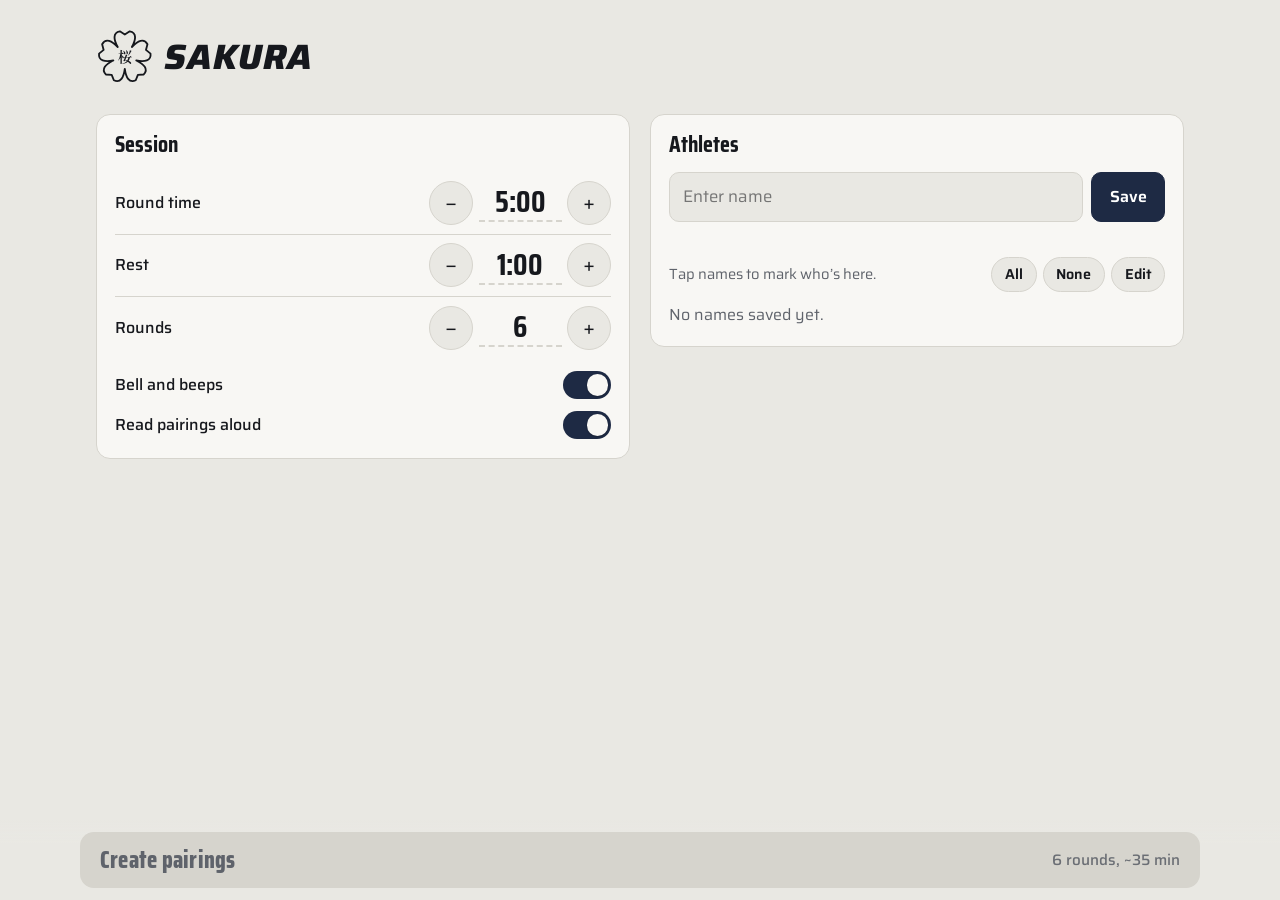
==== index.html @ c0a72a2a "Add files via upload" ====
<!DOCTYPE html>
<html lang="en">
<head>
<meta charset="utf-8">
<meta name="viewport" content="width=device-width, initial-scale=1, viewport-fit=cover">
<meta name="theme-color" content="#1E2A44">
<link rel="icon" type="image/png" sizes="32x32" href="icons/favicon-32.png">
<link rel="apple-touch-icon" href="icons/apple-touch-icon.png">
<link rel="manifest" href="manifest.webmanifest">
<meta name="apple-mobile-web-app-capable" content="yes">
<meta name="mobile-web-app-capable" content="yes">
<meta name="apple-mobile-web-app-title" content="Sakura">
<meta name="apple-mobile-web-app-status-bar-style" content="default">
<link rel="apple-touch-startup-image" media="(device-width: 430px) and (device-height: 932px) and (-webkit-device-pixel-ratio: 3) and (orientation: portrait)" href="splash/splash-1290x2796.png">
<link rel="apple-touch-startup-image" media="(device-width: 440px) and (device-height: 956px) and (-webkit-device-pixel-ratio: 3) and (orientation: portrait)" href="splash/splash-1320x2868.png">
<link rel="apple-touch-startup-image" media="(device-width: 402px) and (device-height: 874px) and (-webkit-device-pixel-ratio: 3) and (orientation: portrait)" href="splash/splash-1206x2622.png">
<link rel="apple-touch-startup-image" media="(device-width: 393px) and (device-height: 852px) and (-webkit-device-pixel-ratio: 3) and (orientation: portrait)" href="splash/splash-1179x2556.png">
<link rel="apple-touch-startup-image" media="(device-width: 390px) and (device-height: 844px) and (-webkit-device-pixel-ratio: 3) and (orientation: portrait)" href="splash/splash-1170x2532.png">
<link rel="apple-touch-startup-image" media="(device-width: 428px) and (device-height: 926px) and (-webkit-device-pixel-ratio: 3) and (orientation: portrait)" href="splash/splash-1284x2778.png">
<link rel="apple-touch-startup-image" media="(device-width: 375px) and (device-height: 812px) and (-webkit-device-pixel-ratio: 3) and (orientation: portrait)" href="splash/splash-1125x2436.png">
<link rel="apple-touch-startup-image" media="(device-width: 414px) and (device-height: 896px) and (-webkit-device-pixel-ratio: 2) and (orientation: portrait)" href="splash/splash-828x1792.png">
<link rel="apple-touch-startup-image" media="(device-width: 414px) and (device-height: 896px) and (-webkit-device-pixel-ratio: 3) and (orientation: portrait)" href="splash/splash-1242x2688.png">
<link rel="apple-touch-startup-image" media="(device-width: 375px) and (device-height: 667px) and (-webkit-device-pixel-ratio: 2) and (orientation: portrait)" href="splash/splash-750x1334.png">
<title>Sakura</title>
<link rel="stylesheet" href="fonts/fonts.css">
<style>
:root{
  --bg:#E9E8E3;--surface:#F8F7F4;--ink:#16181D;--muted:#5F636B;--line:#D6D4CD;
  --act:#1E2A44;--act-ink:#FFFFFF;--soft:#E1E4EB;--sakura:#C9879A;--warn:#B23A3A;
  --body:Saira,"Segoe UI",Roboto,Arial,sans-serif;
  --cond:"Saira Condensed","Arial Narrow","Roboto Condensed",Arial,sans-serif;
  --jp:"Noto Sans JP","Hiragino Sans","Yu Gothic",sans-serif;
  box-sizing:border-box;
  padding-top:env(safe-area-inset-top,0px);padding-bottom:env(safe-area-inset-bottom,0px);
}
@media (prefers-color-scheme:dark){
  :root:not([data-theme="light"]){--bg:#111317;--surface:#1A1D23;--ink:#ECEBE6;--muted:#9A9EA6;--line:#2A2E36;--act:#ECEBE6;--act-ink:#111317;--soft:#252A35;--sakura:#D99AAB;--warn:#E07A7A}
}
:root[data-theme="dark"]{--bg:#111317;--surface:#1A1D23;--ink:#ECEBE6;--muted:#9A9EA6;--line:#2A2E36;--act:#ECEBE6;--act-ink:#111317;--soft:#252A35;--sakura:#D99AAB;--warn:#E07A7A}
*,*::before,*::after{box-sizing:inherit}
html{scroll-padding-top:env(safe-area-inset-top,0px)}
body{margin:0;background:var(--bg);color:var(--ink);font-family:var(--body);font-size:1rem;line-height:1.5;-webkit-tap-highlight-color:transparent}
button{font:inherit;cursor:pointer;color:inherit}
:focus-visible{outline:3px solid var(--act);outline-offset:2px}

/* ---------- Einstellungsseite ---------- */
main{max-width:70rem;margin:0 auto;padding:1.25rem 1rem 8rem}
.brand{display:flex;align-items:center;gap:.65rem;margin:.5rem 0 1.75rem}
.brand svg{width:3.6rem;height:3.6rem;flex:none;color:var(--ink)}
.brand h1{margin:0;font-family:var(--body);font-style:italic;font-weight:800;font-size:2.2rem;line-height:1;letter-spacing:.03em}
.brand p{margin:.15rem 0 0;color:var(--muted);font-size:.95rem}
.layout{display:grid;gap:1.25rem;grid-template-columns:minmax(0,1fr)}
@media (min-width:56rem){.layout{grid-template-columns:minmax(0,1fr) minmax(0,1fr);align-items:start}}
.col{display:grid;gap:1.25rem;grid-template-columns:minmax(0,1fr)}
.card{background:var(--surface);border:1px solid var(--line);border-radius:14px;padding:1.1rem 1.1rem 1.2rem}
.card h2{margin:0 0 .9rem;font-family:var(--cond);font-weight:700;font-size:1.45rem;line-height:1.1;display:flex;align-items:baseline;justify-content:space-between;gap:1rem}
.card h2 small{font-family:var(--body);font-weight:500;font-size:.95rem;color:var(--muted)}

.step{display:flex;align-items:center;justify-content:space-between;gap:.75rem;padding:.55rem 0;border-bottom:1px solid var(--line)}
.step:last-of-type{border-bottom:0}
.step .lbl{font-weight:500}
.ctrl{display:flex;align-items:center;gap:.35rem}
.ctrl button{width:2.75rem;height:2.75rem;border-radius:50%;border:1px solid var(--line);background:var(--bg);font-size:1.4rem;line-height:1;display:grid;place-items:center}
.ctrl button:active{background:var(--soft)}
.ctrl .val{width:5.2rem;text-align:center;font-family:var(--cond);font-weight:700;font-size:1.9rem;font-variant-numeric:tabular-nums;line-height:1.1;
  color:var(--ink);background:transparent;border:0;border-bottom:2px dashed var(--line);border-radius:0;padding:.1rem 0;cursor:text}
.ctrl .val:hover{border-bottom-color:var(--muted)}
.ctrl .val:focus{outline:none;border-bottom:2px solid var(--act);background:var(--bg)}
.switch{display:flex;align-items:center;justify-content:space-between;gap:.75rem;padding-top:.75rem;font-weight:500}
.switch input{appearance:none;width:3rem;height:1.75rem;border-radius:999px;background:var(--line);position:relative;cursor:pointer;transition:background .2s;margin:0}
.switch input::after{content:"";position:absolute;top:.2rem;left:.2rem;width:1.35rem;height:1.35rem;border-radius:50%;background:var(--surface);box-shadow:0 1px 2px rgba(0,0,0,.25);transition:transform .2s}
.switch input:checked{background:var(--act)}
.switch input:checked::after{transform:translateX(1.25rem)}

.entry{display:flex;gap:.5rem}
.entry input{flex:1;min-width:0;font:inherit;font-size:1.05rem;color:var(--ink);background:var(--bg);border:1px solid var(--line);border-radius:10px;padding:.7rem .85rem}
.entry input:focus{border-color:var(--act);outline:none;box-shadow:0 0 0 3px var(--soft)}
.btn{border:0;border-radius:10px;padding:.7rem 1.1rem;font-weight:600;background:var(--bg);border:1px solid var(--line)}
.btn.primary{background:var(--act);border-color:var(--act);color:var(--act-ink)}
.msg{min-height:1.3em;margin:.4rem 0 .6rem;font-size:.92rem;color:var(--warn)}
.msg.ok{color:var(--ink)}
.rtools{display:flex;flex-wrap:wrap;align-items:center;justify-content:space-between;gap:.5rem;margin:0 0 .7rem}
.rhint{color:var(--muted);font-size:.92rem}
.rbtns{display:flex;gap:.35rem}
.mini{border:1px solid var(--line);background:var(--bg);border-radius:999px;padding:.35rem .8rem;font-weight:600;font-size:.9rem;min-height:2.2rem}
.mini[aria-pressed="true"]{background:var(--ink);color:var(--bg);border-color:var(--ink)}
.chips{list-style:none;margin:0;padding:0;display:flex;flex-wrap:wrap;gap:.45rem}
.chips li{display:flex}
.chip{display:flex;align-items:center;gap:.35rem;min-height:2.6rem;padding:0 .9rem;border-radius:999px;font-weight:500;
  border:1.5px dashed var(--line);background:transparent;color:var(--muted)}
.chip svg{width:1rem;height:1rem;flex:none}
.chip[aria-pressed="true"]{border:1.5px solid var(--act);background:var(--act);color:var(--act-ink)}
.chip.editing{border-style:solid;background:var(--bg);color:var(--ink);padding-right:.3rem}
.chip .x{display:grid;place-items:center;width:1.9rem;height:1.9rem;border-radius:50%;color:var(--warn);font-size:1.2rem;line-height:1}
.chips .none{color:var(--muted)}
.hint{margin:.9rem 0 0;font-size:.92rem;color:var(--muted)}
.hint.warn{color:var(--warn)}

.pv-head{display:flex;align-items:center;gap:.6rem;margin:.25rem 0 .4rem}
.pv-head h2{margin:0;flex:1;font-family:var(--cond);font-weight:800;font-size:2rem;line-height:1}
.rbtn{width:2.75rem;height:2.75rem;border-radius:50%;border:1px solid var(--line);background:var(--surface);display:grid;place-items:center;flex:none}
.rbtn svg{width:1.25rem;height:1.25rem}
.pill{height:2.75rem;padding:0 .95rem;border-radius:999px;border:1px solid var(--line);background:var(--surface);font-weight:600;display:flex;align-items:center;gap:.45rem}
.pill svg{width:1.1rem;height:1.1rem}
.pv-sum{margin:0 0 1rem;color:var(--muted)}
.pv-sum.warn{color:var(--warn)}
.rounds{display:grid;gap:.7rem;grid-template-columns:repeat(auto-fill,minmax(16rem,1fr))}
.round{background:var(--surface);border:1px solid var(--line);border-radius:12px;padding:.75rem 1rem}
.round h3{margin:0 0 .25rem;font-family:var(--cond);font-weight:800;font-size:1.25rem;color:var(--ink)}
.pair{display:grid;grid-template-columns:minmax(0,1fr) auto minmax(0,1fr);gap:.5rem;align-items:center;padding:.3rem 0;font-weight:500}
.pair span:last-child{text-align:right}
.pair .vs{font-size:.75rem;color:var(--muted);font-weight:500}
.pair.repeat{color:var(--warn)}
.bye{margin-top:.35rem;text-align:center;font-size:.82rem;color:var(--muted)}
.empty{color:var(--muted);margin:0}

.dock{position:fixed;left:0;right:0;bottom:0;padding:.75rem 1rem calc(env(safe-area-inset-bottom,0px) + .75rem);
  background:linear-gradient(to top,var(--bg) 70%,transparent)}
.dock button{display:flex;width:100%;max-width:70rem;margin:0 auto;justify-content:space-between;align-items:center;gap:1rem;
  border:0;border-radius:14px;padding:1rem 1.25rem;background:var(--act);color:var(--act-ink);text-align:left}
.dock button:disabled{background:var(--line);color:var(--muted);cursor:not-allowed}
.dock strong{font-family:var(--cond);font-weight:800;font-size:1.5rem;line-height:1;letter-spacing:.01em;white-space:nowrap}
.dock span{font-weight:500;font-size:.95rem;opacity:.9;text-align:right}

/* ---------- Timer ---------- */
#timer{position:fixed;inset:0;display:none;flex-direction:column;z-index:5;
  --bgc:#8EE08A;--fg:#0F2E17;--chip:rgba(0,0,0,.08);--chipb:rgba(0,0,0,.2);
  background:var(--bgc);color:var(--fg);transition:background-color .35s;
  padding:calc(env(safe-area-inset-top,0px) + .9rem) 1rem calc(env(safe-area-inset-bottom,0px) + 1.1rem)}
#timer.on{display:flex}
#timer.prep{--bgc:#1E2A44;--fg:#FFFFFF;--chip:rgba(255,255,255,.12);--chipb:rgba(255,255,255,.35)}
#timer.pause{--bgc:#D7352B;--fg:#FFFFFF;--chip:rgba(255,255,255,.16);--chipb:rgba(255,255,255,.45)}
#timer.final{--bgc:#F4C430;--fg:#2A2205}
#timer.done{--bgc:#1B1D24;--fg:#FFFFFF;--chip:rgba(255,255,255,.12);--chipb:rgba(255,255,255,.35)}
.tbar{display:flex;justify-content:space-between;align-items:center;gap:1rem}
.tbtns{display:flex;gap:.5rem}
.tpair .gone{text-decoration:line-through;opacity:.5}
.tpair.jump{background:transparent;border:2px dashed var(--fg)}
.tpair span.tag{grid-column:1/-1;text-align:center;font-family:var(--body);font-size:max(.8rem,.42em);font-weight:600;opacity:.8;text-align:center;margin-top:-.1em}
.sheet{position:absolute;inset:0;z-index:8;display:flex;flex-direction:column;justify-content:flex-end}
.sheet[hidden]{display:none}
.sheet-bg{position:absolute;inset:0;background:rgba(0,0,0,.45)}
.sheet-panel{position:relative;background:var(--surface);color:var(--ink);border-radius:18px 18px 0 0;max-height:82%;overflow:auto;
  padding:1.1rem 1rem calc(env(safe-area-inset-bottom,0px) + 1.2rem);width:100%;max-width:44rem;margin:0 auto;font-family:var(--body)}
.sheet-head{display:flex;justify-content:space-between;align-items:center;gap:1rem}
.sheet-head h2{margin:0;font-family:var(--cond);font-weight:800;font-size:1.6rem;display:flex;align-items:baseline;gap:.6rem}
.sheet-head small{font-family:var(--body);font-weight:500;font-size:.95rem;color:var(--muted)}
.sheet-note{margin:.35rem 0 .9rem;color:var(--muted);font-size:.92rem}
.tphase{font-family:var(--cond);font-weight:800;font-size:clamp(1.6rem,5vw,3.2rem);line-height:1;letter-spacing:.01em}
.tphase small{font-weight:600;opacity:.7}
.jp{font-family:var(--jp);font-weight:700;font-size:.8em;opacity:.6;margin-right:.45em}
.ibtn{width:3rem;height:3rem;border-radius:50%;border:1px solid var(--chipb);background:var(--chip);color:inherit;display:grid;place-items:center;flex:none}
.ibtn svg{width:1.35rem;height:1.35rem}
.ibtn:disabled{opacity:.35;cursor:default}
.clock{font-family:var(--cond);font-weight:800;font-variant-numeric:tabular-nums;letter-spacing:-.02em;
  font-size:calc(clamp(7.5rem,min(36vw,46vh),28rem) * var(--cs,1));line-height:.86;text-align:center;margin:.4rem 0 .5rem}
/* Platzstufen: Uhr (data-c) nur in Countdown und Pause kleiner, Paare (data-p) kompakter und mehrspaltig */
#timer[data-c="1"]{--cs:.72}#timer[data-c="2"]{--cs:.52}#timer[data-c="3"]{--cs:.38}
#timer[data-p="1"]{--pf:.82}#timer[data-p="2"]{--pf:.66}#timer[data-p="3"]{--pf:.52}
.tsub{text-align:center;font-family:var(--cond);font-weight:700;font-size:clamp(1.3rem,4vw,2.3rem);min-height:1.2em;margin-bottom:.7rem;opacity:.9}
.tpairs{flex:1;min-height:0;overflow:auto;display:flex;flex-direction:column}
/* Spaltenbreite in em: wächst und schrumpft mit der Schrift, damit Namen nie in die Nachbarspalte laufen */
.tpin{margin:auto 0;display:grid;grid-template-columns:repeat(auto-fit,minmax(min(10.5em,100%),1fr));gap:.3em;padding:2px 0;width:100%;
  font-family:var(--cond);font-weight:700;font-size:calc(clamp(1.45rem,3.8vw,2.4rem) * var(--pf,1));line-height:1.1}
.tpair{min-width:0;display:grid;grid-template-columns:minmax(0,1fr) auto minmax(0,1fr);align-items:center;gap:.4em;padding:.3em .55em;border-radius:12px;
  background:var(--chip)}
.tpair span{min-width:0;overflow-wrap:anywhere}
.tpair span:last-child{text-align:right}
.tpair .vs{font-size:.5em;font-weight:600;opacity:.65}
.tbye{grid-column:1/-1;text-align:center;font-family:var(--body);font-weight:600;font-size:max(.95rem,.62em);opacity:.9}
.tctrl{display:flex;justify-content:center;align-items:center;gap:1rem;margin-top:1rem}
.tctrl .ibtn{width:3.6rem;height:3.6rem;position:relative;overflow:hidden;touch-action:none;-webkit-user-select:none;user-select:none;-webkit-touch-callout:none}
.tctrl .ibtn svg{position:relative}
.tctrl .ibtn::before{content:"";position:absolute;inset:0;border-radius:50%;background:var(--fg);opacity:.28;transform:scale(0)}
.tctrl .ibtn.holding::before{transform:scale(1);transition:transform .6s linear}
.thint{position:absolute;left:50%;bottom:calc(env(safe-area-inset-bottom,0px) + 6.4rem);transform:translateX(-50%);background:var(--fg);color:var(--bgc);
  padding:.45rem .9rem;border-radius:999px;font-weight:600;font-size:.95rem;white-space:nowrap;opacity:0;pointer-events:none;transition:opacity .2s}
.thint.show{opacity:1}
.tmain{min-width:11rem;height:3.6rem;border-radius:999px;border:0;background:var(--fg);color:var(--bgc);font-family:var(--cond);font-weight:800;font-size:1.45rem;letter-spacing:.02em;padding:0 1.6rem}
.progress{height:6px;border-radius:999px;background:var(--chip);margin-top:1rem;overflow:hidden}
.progress i{display:block;height:100%;width:0;background:var(--fg);opacity:.75}
#flash{position:fixed;inset:0;background:#fff;opacity:0;pointer-events:none;z-index:10}
#flash.go1{animation:flash .7s ease-out 1}
#flash.go2{animation:flash .55s ease-out 2}
@keyframes flash{0%{opacity:.9}100%{opacity:0}}
@media (prefers-reduced-motion:reduce){#timer,.switch input,.switch input::after{transition:none}@keyframes flash{0%{opacity:.55}100%{opacity:0}}}
</style>
</head>
<body>
<main>
<div id="setupView">
  <header class="brand">
    <svg class="logo" viewBox="-110 -110 220 220" aria-hidden="true">
      <path d="M-27.0 -37.2C-42.5 -65.4 -46.8 -91.8 -18.9 -97.2L0.0 -85.0L18.9 -97.2C46.8 -91.8 42.5 -65.4 27.0 -37.2C49.1 -60.6 72.8 -72.8 86.6 -48.0L80.8 -26.3L98.3 -12.1C101.7 16.1 75.3 20.2 43.7 14.2C72.8 28.0 91.8 46.8 72.4 67.5L50.0 68.8L41.8 89.7C16.1 101.7 4.1 77.9 0.0 46.0C-4.1 77.9 -16.1 101.7 -41.8 89.7L-50.0 68.8L-72.4 67.5C-91.8 46.8 -72.8 28.0 -43.7 14.2C-75.3 20.2 -101.7 16.1 -98.3 -12.1L-80.8 -26.3L-86.6 -48.0C-72.8 -72.8 -49.1 -60.6 -27.0 -37.2Z" fill="none" stroke="currentColor" stroke-width="7" stroke-linejoin="round"/>
      <text x="0" y="19" text-anchor="middle" font-family="Noto Serif JP, Hiragino Mincho ProN, Yu Mincho, serif" font-weight="600" font-size="54" fill="currentColor">桜</text>
    </svg>
    <h1>SAKURA</h1>
  </header>

  <div class="layout">
      <section class="card" aria-labelledby="h-set">
        <h2 id="h-set">Session</h2>
        <div class="step"><span class="lbl" id="l-round">Round time</span>
          <div class="ctrl" role="group" aria-labelledby="l-round"><button data-k="round" data-d="-1" aria-label="Shorter rounds">−</button><input class="val" id="o-round" inputmode="decimal" autocomplete="off" enterkeyhint="done" aria-labelledby="l-round"><button data-k="round" data-d="1" aria-label="Longer rounds">+</button></div></div>
        <div class="step"><span class="lbl" id="l-pause">Rest</span>
          <div class="ctrl" role="group" aria-labelledby="l-pause"><button data-k="pause" data-d="-1" aria-label="Shorter rest">−</button><input class="val" id="o-pause" inputmode="decimal" autocomplete="off" enterkeyhint="done" aria-labelledby="l-pause"><button data-k="pause" data-d="1" aria-label="Longer rest">+</button></div></div>
        <div class="step"><span class="lbl" id="l-rounds">Rounds</span>
          <div class="ctrl" role="group" aria-labelledby="l-rounds"><button data-k="rounds" data-d="-1" aria-label="One round fewer">−</button><input class="val" id="o-rounds" inputmode="numeric" autocomplete="off" enterkeyhint="done" aria-labelledby="l-rounds"><button data-k="rounds" data-d="1" aria-label="One round more">+</button></div></div>
        <label class="switch">Bell and beeps <input type="checkbox" id="sound" checked></label>
        <label class="switch" id="speakRow">Read pairings aloud <input type="checkbox" id="speak" checked></label>
      </section>

      <section class="card" aria-labelledby="h-ppl">
        <h2 id="h-ppl">Athletes <small id="count"></small></h2>
        <div class="entry">
          <input id="nameIn" type="text" placeholder="Enter name" autocomplete="off" enterkeyhint="done" aria-label="Enter name">
          <button class="btn primary" id="saveName">Save</button>
        </div>
        <p class="msg" id="msg" aria-live="polite"></p>
        <div class="rtools" id="rtools" hidden>
          <span class="rhint" id="rhint">Tap names to mark who’s here.</span>
          <div class="rbtns"><button class="mini" id="allHere">All</button><button class="mini" id="noneHere">None</button><button class="mini" id="editRoster" aria-pressed="false">Edit</button></div>
        </div>
        <ul class="chips" id="chips" aria-label="Athlete list"></ul>
        <div id="info"></div>
      </section>
  </div>
</div>

<section id="pairView" hidden aria-labelledby="h-pairs">
  <div class="pv-head">
    <button class="rbtn" id="pvBack" aria-label="Back to athletes"><svg viewBox="0 0 24 24" fill="none" stroke="currentColor" stroke-width="2.4" stroke-linecap="round" stroke-linejoin="round" aria-hidden="true"><path d="M15 5l-7 7 7 7"/></svg></button>
    <h2 id="h-pairs">Pairings</h2>
    <button class="pill" id="shuffle"><svg viewBox="0 0 24 24" fill="none" stroke="currentColor" stroke-width="2" stroke-linecap="round" stroke-linejoin="round" aria-hidden="true"><path d="M16 3h5v5M4 20L21 3M21 16v5h-5M15 15l6 6M4 4l5 5"/></svg>Reshuffle</button>
  </div>
  <p class="pv-sum" id="pvSum"></p>
  <div id="planBody"></div>
</section>
</main>

<div class="dock"><button id="start" disabled><strong id="dockLabel">Create pairings</strong><span id="total"></span></button></div>

<div id="flash" aria-hidden="true"></div>
<div id="timer" role="dialog" aria-modal="true" aria-label="Timer">
  <div class="tbar">
    <div class="tphase" id="tPhase"></div>
    <div class="tbtns">
      <button class="ibtn" id="tPeople" aria-label="Who’s here"><svg viewBox="0 0 24 24" fill="none" stroke="currentColor" stroke-width="2.2" stroke-linecap="round" stroke-linejoin="round" aria-hidden="true"><circle cx="9" cy="8" r="3.2"/><path d="M3.5 19c.6-3.2 2.9-5 5.5-5s4.9 1.8 5.5 5"/><path d="M19 8v6M16 11h6"/></svg></button>
      <button class="ibtn" id="tClose" aria-label="Back to plan"><svg viewBox="0 0 24 24" fill="none" stroke="currentColor" stroke-width="2.5" stroke-linecap="round"><path d="M6 6l12 12M18 6L6 18"/></svg></button>
    </div>
  </div>
  <div class="clock" id="tClock">0:10</div>
  <div class="tsub" id="tSub"></div>
  <div class="tpairs" id="tPairs"></div>
  <div class="thint" id="tHint" aria-live="polite"></div>
  <div class="sheet" id="sheet" hidden>
    <div class="sheet-bg" id="sheetBg"></div>
    <div class="sheet-panel" role="dialog" aria-modal="true" aria-labelledby="h-sheet">
      <div class="sheet-head"><h2 id="h-sheet">Who’s here <small id="sCount"></small></h2><button class="btn primary" id="sDone">Done</button></div>
      <p class="sheet-note">Changes apply from the next round. The timer keeps running.</p>
      <div class="entry"><input id="sNameIn" type="text" placeholder="Add a late arrival" autocomplete="off" enterkeyhint="done" aria-label="Add a late arrival"><button class="btn primary" id="sSave">Save</button></div>
      <p class="msg" id="sMsg" aria-live="polite"></p>
      <ul class="chips" id="sChips" aria-label="Athlete list"></ul>
    </div>
  </div>
  <div class="tctrl">
    <button class="ibtn" id="tPrev" aria-label="Previous phase"><svg viewBox="0 0 24 24" fill="currentColor"><path d="M6 5h2v14H6zM20 5v14L9 12z"/></svg></button>
    <button class="tmain" id="tToggle">Pause</button>
    <button class="ibtn" id="tNext" aria-label="Next phase"><svg viewBox="0 0 24 24" fill="currentColor"><path d="M16 5h2v14h-2zM4 5v14l11-7z"/></svg></button>
  </div>
  <div class="progress" aria-hidden="true"><i id="tProg"></i></div>
</div>

<script>
(function(){
const $=s=>document.querySelector(s);
const el={sound:$('#sound'),nameIn:$('#nameIn'),saveName:$('#saveName'),msg:$('#msg'),chips:$('#chips'),count:$('#count'),info:$('#info'),
  planBody:$('#planBody'),shuffle:$('#shuffle'),start:$('#start'),total:$('#total'),dockLabel:$('#dockLabel'),pvSum:$('#pvSum'),pvBack:$('#pvBack'),setupView:$('#setupView'),pairView:$('#pairView'),
  timer:$('#timer'),tPhase:$('#tPhase'),tClock:$('#tClock'),tSub:$('#tSub'),tPairs:$('#tPairs'),tToggle:$('#tToggle'),tPrev:$('#tPrev'),tNext:$('#tNext'),tClose:$('#tClose'),tProg:$('#tProg')};
const esc=s=>String(s).replace(/[&<>"]/g,c=>({'&':'&amp;','<':'&lt;','>':'&gt;','"':'&quot;'}[c]));
const fmt=sec=>Math.floor(sec/60)+':'+String(sec%60).padStart(2,'0');

/* ---------- Einstellungen + Speichern ---------- */
const LIMITS={round:{step:30,min:30,max:1800},pause:{step:15,min:0,max:600},rounds:{step:1,min:1,max:40}};
const cfg={round:300,pause:60,rounds:6,sound:true,speak:true};
let roster=[];   // alle Mitglieder: {n: Name, here: anwesend?}
let people=[];   // nur die Anwesenden – daraus entstehen die Paarungen
const syncPeople=()=>{people=roster.filter(r=>r.here).map(r=>r.n)};
const KEY='sakura-v1';
const coll=new Intl.Collator('en',{sensitivity:'base'});
let view='setup';
function save(){try{localStorage.setItem(KEY,JSON.stringify({...cfg,roster}))}catch(e){}}
(function load(){
  try{
    const d=JSON.parse(localStorage.getItem(KEY)||'null');
    if(d){['round','pause','rounds'].forEach(k=>{if(Number.isFinite(d[k]))cfg[k]=d[k]});cfg.sound=d.sound!==false;cfg.speak=d.speak!==false;
      if(Array.isArray(d.roster))roster=d.roster.filter(r=>r&&r.n).map(r=>({n:String(r.n),here:r.here!==false}));
      else if(Array.isArray(d.people))roster=d.people.map(n=>({n:String(n),here:true}));   // Übernahme der alten Liste
      return}
    const o=JSON.parse(localStorage.getItem('mattenzeit-v1')||'null');   // Übernahme aus der Vorversion
    if(o){cfg.round=(+o.rMin||0)*60+(+o.rSec||0)||300;cfg.pause=(+o.pMin||0)*60+(+o.pSec||0);cfg.rounds=+o.rounds||6;cfg.sound=o.sound!==false;
      roster=(Array.isArray(o.names)?o.names:String(o.names||'').split('\n')).map(s=>String(s).trim()).filter(Boolean).map(n=>({n,here:true}))}
  }catch(e){}
})();
el.sound.checked=cfg.sound;

function renderSettings(){
  const show={round:fmt(cfg.round),pause:cfg.pause?fmt(cfg.pause):'none',rounds:String(cfg.rounds)};
  for(const k in show){const i=$('#o-'+k);if(document.activeElement!==i)i.value=show[k]}
  document.querySelectorAll('.ctrl button').forEach(b=>{const L=LIMITS[b.dataset.k],v=cfg[b.dataset.k];b.disabled=b.dataset.d<0?v<=L.min:v>=L.max});
  const total=10+cfg.rounds*cfg.round+(cfg.rounds-1)*cfg.pause;
  const mins=Math.max(1,Math.round(total/60));
  el.total.textContent=view==='pairs'?`~${mins} min`:`${cfg.rounds} ${cfg.rounds===1?'round':'rounds'}, ~${mins} min`;
}
document.querySelectorAll('.ctrl button').forEach(b=>b.addEventListener('click',()=>{
  const k=b.dataset.k,L=LIMITS[k];cfg[k]=Math.min(L.max,Math.max(L.min,cfg[k]+L.step*(+b.dataset.d)));
  save();renderSettings();if(k==='rounds')rebuild();else updateInfo();
}));
el.sound.addEventListener('change',()=>{cfg.sound=el.sound.checked;save()});
const TTS='speechSynthesis' in window&&'SpeechSynthesisUtterance' in window;
$('#speak').checked=cfg.speak;$('#speakRow').hidden=!TTS;   // Gerät ohne Sprachausgabe: Schalter ausblenden
$('#speak').addEventListener('change',()=>{cfg.speak=$('#speak').checked;save();if(!cfg.speak)hush()});

/* Werte antippen und eintippen.
   Zeit: "4:30" = 4 min 30 s. Ohne Doppelpunkt: bis 10 = Minuten, ab 11 = Sekunden
   ("5" = 5:00, "45" = 0:45, "90" = 1:30). Ungültiges wird verworfen. */
function parseTime(str){
  str=str.trim().toLowerCase();
  if(/^(none|off|-)$/.test(str))return 0;
  const m=str.match(/^(\d{1,3})\s*[:.,]\s*(\d{1,2})$/);
  if(m)return (+m[1])*60+(+m[2]);
  if(/^\d{1,4}$/.test(str)){const n=+str;return n<=10?n*60:n}
  return null;
}
function commitVal(k,inp){
  const t=inp.value.trim(),L=LIMITS[k];
  const v=k==='rounds'?(/^\d{1,3}$/.test(t)?+t:null):parseTime(t);
  if(v!==null){cfg[k]=Math.min(L.max,Math.max(L.min,v));save()}
  renderSettings();if(k==='rounds')rebuild();else updateInfo();
}
['round','pause','rounds'].forEach(k=>{
  const inp=$('#o-'+k);
  inp.addEventListener('focus',()=>{if(k==='pause'&&!cfg.pause)inp.value='';inp.select()});
  inp.addEventListener('blur',()=>commitVal(k,inp));
  inp.addEventListener('keydown',e=>{
    if(e.key==='Enter'){e.preventDefault();inp.blur()}
    else if(e.key==='Escape'){inp.value='';inp.blur()}
  });
});

/* ---------- Teilnehmer: feste Liste + Anwesenheit ----------
   Alle Mitglieder bleiben gespeichert. Vor dem Training tippt man nur an, wer da ist.
   Löschen geht nur im Bearbeiten-Modus. Warum: damit beim schnellen Antippen niemand aus Versehen verschwindet. */
let editing=false;
const CHECK='<svg viewBox="0 0 24 24" fill="none" stroke="currentColor" stroke-width="3" stroke-linecap="round" stroke-linejoin="round" aria-hidden="true"><path d="M5 12.5l4.5 4.5L19 7.5"/></svg>';
function renderPeople(){
  syncPeople();
  el.chips.innerHTML='';
  const total=roster.length,here=people.length;
  el.count.textContent=total?`${here} of ${total} here`:'';
  $('#rtools').hidden=!total;
  $('#rhint').textContent=editing?'Tap × to delete a name for good.':'Tap names to mark who’s here.';
  const eb=$('#editRoster');eb.setAttribute('aria-pressed',String(editing));eb.textContent=editing?'Done':'Edit';
  $('#allHere').disabled=$('#noneHere').disabled=editing;
  if(!total){const li=document.createElement('li');li.className='none';li.textContent='No names saved yet.';el.chips.append(li);return}
  roster.slice().sort((x,y)=>coll.compare(x.n,y.n)).forEach(r=>{
    const li=document.createElement('li'),b=document.createElement('button');b.type='button';b.className='chip';
    if(editing){
      b.classList.add('editing');b.innerHTML=`<span>${esc(r.n)}</span><span class="x" aria-hidden="true">×</span>`;
      b.setAttribute('aria-label','Delete '+r.n);
      b.addEventListener('click',()=>{roster=roster.filter(x=>x!==r);peopleChanged()});
    }else{
      b.setAttribute('aria-pressed',String(r.here));
      b.innerHTML=(r.here?CHECK:'')+`<span>${esc(r.n)}</span>`;
      b.addEventListener('click',()=>{r.here=!r.here;peopleChanged()});
    }
    li.append(b);el.chips.append(li);
  });
}
function addPerson(){
  const n=el.nameIn.value.trim();
  if(!n){el.nameIn.focus();return}
  const ex=roster.find(r=>r.n.toLowerCase()===n.toLowerCase());
  if(ex){
    if(!ex.here){ex.here=true;el.nameIn.value='';el.msg.textContent=`${ex.n} was already on the list and is now marked as here.`;el.msg.classList.add('ok');peopleChanged()}
    else{el.msg.classList.remove('ok');el.msg.textContent=`“${n}” is already on the list. Try “${n} K.” to tell them apart.`;el.nameIn.select()}
    return;
  }
  roster.push({n,here:true});el.nameIn.value='';el.msg.textContent='';el.nameIn.focus();peopleChanged();
}
function peopleChanged(){renderPeople();save();rebuild()}
$('#allHere').addEventListener('click',()=>{roster.forEach(r=>r.here=true);peopleChanged()});
$('#noneHere').addEventListener('click',()=>{roster.forEach(r=>r.here=false);peopleChanged()});
$('#editRoster').addEventListener('click',()=>{editing=!editing;el.msg.textContent='';renderPeople()});
el.saveName.addEventListener('click',addPerson);
el.nameIn.addEventListener('keydown',e=>{if(e.key==='Enter'){e.preventDefault();addPerson()}});
el.nameIn.addEventListener('input',()=>{el.msg.textContent=''});

/* Maximal mögliche Runden ohne Wiederholung: gerade n -> n-1, ungerade n -> n */
const uniqueRounds=n=>n<2?0:(n%2===0?n-1:n);
function updateInfo(){
  const n=people.length,u=uniqueRounds(n);
  if(n<2){el.info.innerHTML=roster.length>1?'<p class="hint">Mark at least two athletes as here to create pairings.</p>':'';return}
  let h=`<p class="hint">${n%2?'Odd number of athletes here: one sits out each round. ':''}Up to ${u} rounds without repeat pairings.</p>`;
  if(cfg.rounds>u)h+=`<p class="hint warn">From round ${u+1} on, pairings have to repeat. They are marked in the pairings.</p>`;
  el.info.innerHTML=h;
}

/* ---------- Paarungen (Circle Method) ----------
   Ein Platz bleibt fest, alle anderen rotieren pro Runde eine Position weiter.
   So trifft jeder jeden genau einmal pro Durchgang. Ungerade Anzahl:
   ein leerer Platz kommt dazu – wer ihm gegenübersteht, pausiert. */
function shuffleArr(a){a=a.slice();for(let i=a.length-1;i>0;i--){const j=Math.floor(Math.random()*(i+1));[a[i],a[j]]=[a[j],a[i]]}return a}
function buildSchedule(names,rounds){
  let line=shuffleArr(names);if(line.length%2)line.push(null);
  const m=line.length,per=m-1,seen=new Set(),out=[];
  for(let r=0;r<rounds;r++){
    const k=r%per;if(r>0&&k===0)line=shuffleArr(line);
    const rest=line.slice(1),rot=rest.slice(rest.length-k).concat(rest.slice(0,rest.length-k));
    const order=[line[0],...rot],pairs=[];let bye=null;
    for(let i=0;i<m/2;i++){const a=order[i],b=order[m-1-i];
      if(a===null||b===null){bye=a===null?b:a;continue}
      const key=[a,b].sort().join('\u0000');pairs.push({a,b,repeat:seen.has(key)});seen.add(key)}
    // Alphabetisch: innerhalb des Paars und die Paare untereinander. Warum: Man findet seinen Namen schneller.
    pairs.forEach(p=>{if(coll.compare(p.a,p.b)>0)[p.a,p.b]=[p.b,p.a]});
    pairs.sort((x,y)=>coll.compare(x.a,y.a));
    out.push({pairs,bye});
  }
  return out;
}
let schedule=[];
function rebuild(){
  updateInfo();
  if(people.length<2){schedule=[];el.planBody.innerHTML='';el.start.disabled=true;if(view==='pairs')setView('setup');return}
  schedule=buildSchedule(people,cfg.rounds);
  const n=people.length,u=uniqueRounds(n);
  el.pvSum.textContent=`${n} athletes, ${cfg.rounds} ${cfg.rounds===1?'round':'rounds'} of ${fmt(cfg.round)}, ${cfg.pause?fmt(cfg.pause)+' rest':'no rest'}. `+
    (cfg.rounds>u?`Pairings repeat from round ${u+1} on (marked).`:'No pairing repeats.');
  el.pvSum.classList.toggle('warn',cfg.rounds>u);
  renderPlan();
  el.start.disabled=false;
}
function renderPlan(){
  el.planBody.innerHTML='<div class="rounds">'+schedule.map((r,i)=>`<div class="round"><h3>Round ${i+1}</h3>`+
    r.pairs.concat(r.extra||[]).map(p=>`<div class="pair${p.repeat?' repeat':''}"><span>${esc(p.a)}</span><span class="vs">vs</span><span>${esc(p.b)}</span></div>`).join('')+
    (r.bye&&!byeJoined(r)?`<div class="bye">Sits out: ${esc(r.bye)}</div>`:'')+'</div>').join('')+'</div>';
}
const byeJoined=r=>!!(r.bye&&(r.extra||[]).some(p=>p.a===r.bye||p.b===r.bye));

/* ---------- Neu planen während des Trainings ----------
   Kommt jemand dazu oder geht, werden nur die noch kommenden Runden neu geplant.
   Die App merkt sich, wer schon gegeneinander gerollt ist (inkl. spontaner Einstiege),
   damit sich Paarungen weiter möglichst nicht wiederholen.
   Aussetzen reihum: Wer bisher am seltensten ausgesetzt hat, ist dran. */
const pkey=(a,b)=>a<b?a+'\u0000'+b:b+'\u0000'+a;
// Mehrere komplette Planungen der restlichen Runden, die mit den wenigsten Wiederholungen gewinnt.
// Warum: Runde für Runde "gierig" zu planen kann sich in eine Ecke manövrieren, in der später Wiederholungen nötig werden.
function replanFrom(from){
  let best=null;
  const tries=people.length<=16?150:40;   // kleine Gruppen: mehr Versuche, kostet kaum Zeit
  for(let t=0;t<tries;t++){const r=planOnce(from);if(!best||r.cost<best.cost)best=r;if(best.cost===0)break}
  best.rounds.forEach((r,k)=>{schedule[from+k]=r});
}
function planOnce(from){
  const hist=new Map(),sat=new Map();let lastBye=null,cost=0;const rounds=[];
  for(let i=0;i<from&&i<schedule.length;i++){
    const r=schedule[i];r.pairs.concat(r.extra||[]).forEach(p=>hist.set(pkey(p.a,p.b),(hist.get(pkey(p.a,p.b))||0)+1));
    if(r.bye){sat.set(r.bye,(sat.get(r.bye)||0)+1);lastBye=r.bye}
  }
  const H=(a,b)=>hist.get(pkey(a,b))||0;
  for(let i=from;i<schedule.length;i++){
    let list=shuffleArr(people),bye=null;
    if(list.length%2){
      const min=Math.min(...list.map(n=>sat.get(n)||0));
      let cand=list.filter(n=>(sat.get(n)||0)===min);
      if(cand.length>1&&lastBye)cand=cand.filter(n=>n!==lastBye);
      bye=cand[Math.floor(Math.random()*cand.length)];
      list=list.filter(n=>n!==bye);sat.set(bye,(sat.get(bye)||0)+1);lastBye=bye;
    }
    const pairs=bestMatching(list,H).map(([a,b])=>({a,b,repeat:H(a,b)>0}));
    pairs.forEach(p=>{cost+=H(p.a,p.b);hist.set(pkey(p.a,p.b),H(p.a,p.b)+1)});
    pairs.forEach(p=>{if(coll.compare(p.a,p.b)>0)[p.a,p.b]=[p.b,p.a]});
    pairs.sort((x,y)=>coll.compare(x.a,y.a));
    rounds.push({pairs,bye});
  }
  return {rounds,cost};
}
// Paarung mit möglichst wenig Wiederholungen: mehrere zufällige Versuche, jeweils durch Tauschen verbessert.
function bestMatching(list,H){
  if(list.length<2)return [];
  let best=null,bestCost=Infinity;
  for(let t=0;t<40&&bestCost>0;t++){
    const rest=shuffleArr(list),pairs=[];
    while(rest.length){const a=rest.shift();let bi=0,bc=Infinity;
      rest.forEach((b,j)=>{const c=H(a,b);if(c<bc){bc=c;bi=j}});pairs.push([a,rest.splice(bi,1)[0]])}
    let improved=true;
    while(improved){improved=false;
      for(let i=0;i<pairs.length;i++)for(let j=i+1;j<pairs.length;j++){
        const [a,b]=pairs[i],[c,d]=pairs[j],now=H(a,b)+H(c,d);
        if(H(a,c)+H(b,d)<now){pairs[i]=[a,c];pairs[j]=[b,d];improved=true}
        else if(H(a,d)+H(b,c)<now){pairs[i]=[a,d];pairs[j]=[b,c];improved=true}
      }}
    const cost=pairs.reduce((s,[a,b])=>s+H(a,b),0);
    if(cost<bestCost){bestCost=cost;best=pairs}
  }
  return best;
}
/* Spontaner Einstieg in die laufende Runde: Neue, Partner von Gegangenen und der Aussetzende
   werden als Angebot zusammengebracht. Die laufende Runde selbst bleibt unverändert. */
function jumpIns(r){
  const R=schedule[r];if(!R)return;
  const here=new Set(people);
  const valid=R.pairs.concat(R.extra||[]).filter(p=>here.has(p.a)&&here.has(p.b));
  const busy=new Set();valid.forEach(p=>{busy.add(p.a);busy.add(p.b)});
  const keep=(R.extra||[]).filter(p=>here.has(p.a)&&here.has(p.b));
  const pool=people.filter(n=>!busy.has(n));
  if(R.bye&&pool.includes(R.bye)){pool.splice(pool.indexOf(R.bye),1);pool.push(R.bye)}   // Aussetzender zuletzt: Neue zuerst untereinander
  for(let i=0;i+1<pool.length;i+=2)keep.push({a:pool[i],b:pool[i+1],jump:true});
  R.extra=keep;
  R.alone=pool.length%2&&pool[pool.length-1]!==R.bye?pool[pool.length-1]:null;   // übrig, z. B. Partner ist gegangen
}
el.shuffle.addEventListener('click',rebuild);

/* ---------- Ansichten: Einstellungen -> Paarungen -> Timer ----------
   Warum ein eigener Paarungs-Bildschirm: Man prüft den Plan in Ruhe, bevor es losgeht.
   Die Zurück-Geste des Handys führt von den Paarungen zurück zu den Einstellungen. */
function setView(v,push){
  view=v;
  el.setupView.hidden=v!=='setup';el.pairView.hidden=v!=='pairs';
  el.dockLabel.textContent=v==='pairs'?'Start session':'Create pairings';
  renderSettings();window.scrollTo(0,0);
  if(push)try{history.pushState({view:v},'')}catch(e){}
}
window.addEventListener('popstate',()=>{if(view==='pairs')setView('setup')});
el.pvBack.addEventListener('click',()=>{if(history.state&&history.state.view==='pairs')history.back();else setView('setup')});

/* ---------- Audio ---------- */
let ctx=null;
const BELL_B64='//[base64]/+84PKWJASAAD5hghn86Zr17+HB5clk9oSHX0h5ZyE7M15LEsP2CQebYQB0HsD4UHlKOdN7rFizoAABh4eHh4AAAAABh4eHh4AAAAABh4eHh4/HrPSlG9Rv4KvXBOGiPSneRKUhq9+/jsByKCaHekA5A1Zx4zdjUce9HjwsmDgNMsIcmTaPEb3Jk7JpvHu72H0+7/PTaSEk1xkTuxnZCI8ZsdgQAKw8LTbD09cmTJ7HaP/+4OF7d/+zydvd6YhBDDAjIIwhOn1xZ+7gZoif0DOV2ABYWDGIKFFZ44gGqBG4gwVRNEfDCDVkEMU3yxH8e6QZ1tYJOc5/q9jPROnIegvpHysgIYvQWxiutHA4JtuYJHqNc1fDg1YtF5Yo8jbETTMxxG//PkZEsZqh0Otz0mxzjLbgAAexN5klVIDAmI4j8T6ZC44QIgCCQogYeTgYUoNHHw/7/ngyeij6ONbbCgMjehgECKiDfA0UUFvy7LZg8wYxfUvGN0nsAiBU3UvSzLNMYNuoRsJppyXsJOeYVJhZiNY8EoNtDlBIHuIIRmPd57fe/////qpmZmZmaqqqqqpmZmZmaqqqjiRIJODVk0gDpIKqEQBfNIGEiAVJcifopczKk/TTGKngrFOyDK4tgoTkjCDEIGEPQDeJsoDMG6PpCyAFjQwkIsAuI40JJsbS+rTQPA3hLZljyI9H1G26faSBBLdUiZgseGIH2ioVTsgQCaYkmEaE/E8LxyNkJ1DJRVAoOqQM1omYsJxKPSyPZXQSOMiDpcHcRVC0hF6KyQlwlI988UDEnDwRJ1gx1b6ETV5uIAVyYaaAeHk/[base64]//PkZGUfrbr+EWcPCLnTfglsw9lk67mLzdiSsMXr8u9kIVJbl0ZqeaUkqjuYGeeISFrjF2XR5IW0KM7Ifw1wzpbz5OBhQ05yOObd7neSovyhd5/[base64]/KR/ReZ5FgqJbRIw5Qi6RqFcsiafh2OSOe0uD5Ok6bk+/bYfCoYYHx4bZO0HcqhKW4EE/DJMWEYZF4ApoS3kISSkTK7xh1gCAnuZhLolk6MHOjNLlHSjiA56bi65MuedTRg+TJirPYOuxZzwDsUiGpcTgxlQpyx5BlAWTTIwPssIg4/Ryj1EEBWGmT8yTzNTZ5//PkZEsfBb0AJaw8ADUjegzLT3gAJ8Yh0qEuSlOA5EBc7lYhdjzc1cplon7moZjmW0PewTdS6GFzhn6VarJGxKhIHvDSCWqrX57n6omJCmB9lXI9RnWjtqtBEmXZ9Mj1SofQ/[base64]/lQQmVvOYBG8EspmRJWTRvjUZ11AWDh1PgLUQwHAVjSv+1makkGIADGEQxUKLmsDag0+XR1/3H//PkZEkgyftFL8xkEbcr+n5fmJgCn30ikAL0Q0xyhEtfiGaswmdaWHiKdcUkM84kgkj8TdSd3zPKCqCnnIzeXI9zyqxy1k9Ognn56gypIEdvU9jbctrbL1cRS24luk+J0fJLA7t6/dL2fytzGeFpSETfeBkxGDSCnl+WEgjkgnLE/lqWUUbt2N4z1vd3uXcdYfdz5neqRxrj5x5hjPpC/agb32LGeGHwY7EQjLr3JZSUdzGn1//////////////+Xc8LGH9/////////[base64]///ptSPoX//2TL6RMGmqeZR0Ot1KlOSkgBEQmRoETMrUCJkA91Rcz4MyWEZMiFdVaodG2bMC6yX63nlWsa1w//PkZDEk7ftnf81kASi78tMdkGgAK4lbH1zM3VXYOeXR5NCwBdpugkbKIDWgX7h9wAhg1TR9g14QdHQT16Xqovzt0XVJAwUQwSvQvQ8gRDeVivqhfEWECB779tcl66BAQcBig62FLGYXLpKO0Dn0k3UChC141HYxu3dv0gGDVjlD56q/1pIZ1J5DS77b2mQmtfu2wAAxwvg8LzuIz9K9flPf4/LOsaO7WLK0dmDLXb/bOqWVozWP/mpQ6jPlYEwwgxmcaDg3QllyUMEgJ+P/6OxDVHcyxpp7XZtSN7t/V2089rHGZ5zdiD6RXcufiD73//////////wKqdNGN////////////szmFgKTvdyzgAYsjQwCpfBgDEW3ZNtOpY1jwQHu+gblEd0puU0kHGBGDGKXyosKy36qlpjuHaPFmQQZNOyjY3sD6Mc6MUKgMfvs0pH0ncxJEeJJmSJz8rLdqawvyS0ipGTQkgS6Cio+eOFw8X/0VubEkSIkhccvU2Qj1JIewVMgHlMUmaggYGibaCDJpq9IxWZdSR08a9ZU5iYor1IpO2///zWr//+ucZXoCr96vD1XK/K+ygvpD1xYaL6GrL+oH5SkBoFdM2WhCFzO1dMKGiszZdEW7vLD0EKZ//PkZDEiZbVGoOxsASprWq7hyYAATJYAl/T7LVlQ/BtO/zeK5jbKjCVUeBl9p0Q4p099ae47My9j/s5ibaQe+sHqMtq+kocowEKMdfjYAEwcOZc/0Gwa01sjZWyQa2ZBmQtLkxfmhZ26L5r8dZfDoK6QBGKnRy0uNKaCaA1O3ydJfzMnKZY0dh7atFd2ibdbsXgJ+YbizYMYUyorBigZL6kE6YcDu+lS3VpEkbC7/FV4Dy1B0HtLgnv+2eSLs//oKGGXRpqJTUcCQxGeamjcMNalsvprtFdoXZisRoZdc//uvW+cgnV1Mgh77EWcK7PQ0sM12K/9noVpCEDJ/66JGChEp5FnRvOsRWaLNV/[base64]/GYYVLE4zMqenGwJFLBS6KuUsMYDANMpXH5C7GbJIvKK192mprARmEPDS+3sk//PkZD8e8bVG8Gts2DVLWpKAfplYuljSaEK0x2WhwI+rsy6lmcYFlVNRPk8V2/KKajikXuGVSib1sD/Ok1uieS/KX5ZdFnig6JP9JI3Pvw3GMQfRxp02sEB2ZhMBxUvlqKsL8P1Mw68Xxh9403kqhluuEWp32tujBsqaAyj1RIbkSgLFb0PgyahonTk0ch+Mzcho4b98PoHz+SuHQf/Jq7MR1rzdiUDCgI/c5KYryrjMdq15p47eWWFfv5fCYmJ8EotdUGk1ydE0M006ujCHIh/8Nlh+A5VgjLexnBzbhbdPbnypFjG4yrfQBzhuzwXlqwn0eCnlLBncsOFL9LQySSk3yUy6O5z1qXRGYqV8Kaiv0ty9KqWjq1roVMBhB+I1IrcO1JXevS6kkF6nlEvpHFqxiW9o1UYBVkFTQzQEgqP7+ve/TfuBA8/RxiGpD87F5NUjzU4m6sFQ0wxl7T3SftWAw+BCZC4MjdDRT1Gypt4y/L7Uca/f0HPoJyg/0rdZXGA0qgwHdair+r2EO91zjOUq/M0mUSo+ElpVCt2+zUumtlJmgBDPso5TymglESuVVH1m0NSCoAUDm9zlMw1dUbdZ5JI6GAVQgUEQNT3ZdQU78VKSUXYDlsmbHGJc61HD//PkRD0dGa9FQG8r9DlLXongfvT8a7CVfTXh5978Vg2M2pbR3pdRxCBoPvXJZJsPjMHp6iFdEnFVCCLtBAMZoavzkBRmBKOYltNfv3b1NK4Es3DBzUd/VKo006D6J5rkXlF98NxmTalGU5LpY9sKvQao819dz3JqrzM34SMbLBHb9B9+CJfWsXaa1av2twzfpYPz/t2lvTUrwljKCZxG5s9NuMQFL5zLtLp8Yfp72vpcr+kFFUSOP2uiaOvwfBPXVtRAx3kR/[base64]/f9o+Nxr0tNPd7+6LKcmeNLHhiKsCUspsSmxTbxvU12GIh//S2rv9qSq5OUM9uhnr//t634pbkYT/7ZqVr3b8810qDaqzfujTptIE4EjcRRtZChgyRI3TS1pF7DGc46YMZ23rdVhV+RRu6cyAJyFJtN//PkZDohWbM6oG+P2DFTWongzumqTubk2eQvHEoFRFQ5hTLP1A5W+TOoEgNuDbs7h1lTh00agxf7iMwjDwOXROnSJBGXWZmoOiOpFuKbzKHRXq+jzNLgORO60ynaRPvgziVO9J3ahxIwQgczAPDX/EDhesM61tQFStuyRz9yxZHJfK47BTvwe4O4o2sWVXBALRjVw0lhDETIZwDjA/sndNyqW/AL9RWI8vPE6UajX+rY8z7Jmf+dF8t2/31k0DBIRc51r3v9PTM/e+7SN1Rh7j/0kroLmY9dIhhYaPXCtY9Rko2a9JlKAOd+7Q/qZnf+VT35TVaQ2a1fdLRRiTVonGpkYtTDk1LT6x+g3PTb8zMcs4c7M4TcsGXxPVq//hIdx3+50UR+hrRmI3ZPO2qR6npFJQ6VgTsWojCaarYswLjKo1N2J+U1Pqyy3KqO0ssAAJ95QGE0qfybh/UOzl+cykE9UwiMc3O1ZVqYqDIQ/FuXsNagELUBqCIBMQ4qJMUSeLhNFV2+bGqiDv7lIxMCLC0CfyDF1psQ42fy6HGnPrUbzBNiXRnTvmRBkiOQAP3rKD5uGV2Q9ZujgKlHZrPW4CKV1/I81p7mIrhdpjLvPQxkxM9KN2F1myUzdnBjy9Vo//[base64]/YrHX/z3vON546tY4Y6yy1GW7FQsDiqNv7zHGU8uw/Ic+XcMcMH6q4TdFPSC0mQEF5nEqmJRxCfh3GZi008gwVVFbtVtFewa2LqDqVayW5QgRVBwBoam5iy6STrOIqT1E8gsc9D8d7IDmCziXRRqb8jSTdv6azqLOs6jpTEN2KEIA//9NRl9fVmnuFuFEZPPRV/nyfeKxKemnUfWnjtE+BKAgWfFnWAn1vwZKIM+ld5/ojHYi9kARC9cpnxVSBhmTrzNnRgG7bkUkvbi1WT//////011cwUJghieOo8Dxv//PkRGAYAas68G308TFDZnHg3ingI7Pb+F2flFl9akRov/7t6nfh40+DDTc1Z+p0wZRKpdd+9FAfipzamLMDm1qaEuqBTIDRFHAT8A2CCw8ZInz3/+dLp46Xi99JaiODqgMECIpVJN+PwpZBL65deSha/zheHYA//dpxH3lepm/fWqX7v34ZqxOjon+a1Hoo02WUWKnSSphvicMCr4f2anIy5vxhiUNYRmP4ySHsdUcYbcx5oF/tXb1x3brR1xe/OunQQxRf///9mptpgVfgwEYxH5nioP1Q6nWk83j7ZZNj+PMdQ3IUVjDCE+myCBdRV7Idxx3TyqIRzKDqatHYMgu/Epd2k6VJFE6apAaqAGRFgqAGGWlrar/1iky2oMbN/pFMLtGQS1fqICNpJv0DcmzNE0dAtfWVmzMWBD/+dlcojXeQzGBGJEwIfaTBV9a7z4ztNPRl1YKjEmfAkAphxpmLQCrhp7xs7f2lkzhfg5suir+2Jfe+mpVbRQLAcVsXcGdoJyRNhzwwhiGaG///92/91/6UwKGhYlQ7DL0ocZDl7083Dk9GIxQSP/+7e+JOPSBgBFCWcnk48LpM4UV/6Zha0LYFBijrSmTK4Yn+oVyyCdgj9OVeA1g4GJRoF6c5//PkRKYYTZk28HH08DFLZmng5qtww6X/8/lw9+goqikADnpWf/yOGCv/UmkePye10gJAR//SSuTSO/uMyQGDRB6VzPJfJpu1epY0zjlAvOebAFgiYSyoCJaARncfnpmhmeunOrwjca5zn6o8ECwA+Dd4MDAXDc4/s32Y3hQOhqR0X//0M/9C5zDTZlwzgoZDDZo2v3//6DDkxDmt48/v7nc2NF7gv2M1DEhKVjo9ndaflzIdZ9Lqaxbi0uaS/NepDtqnISzTn4mmlKLAVT4UGApChfUiV/6xQI31hdSQX8oJFUVwLIyoj/1DXECJI/qrczzL9RX5ykP/Cds5zUrtvU0AwfCQiF1x7EiYEEA4mKzWIZqCuszBCa4EygiBoQmTDTmwIrmGAHI526d+sad2LLiJFt6oe8brqqf/yQVAkwFaQ4hDQBB+48UYFFGfuJHX/k7gNCaqox//74vJFFO0jE5zC4izEEAUZ0AbyBQFUCX/924SgDSs8eNx4m+f/9HJYdkJCADCTEAujVi9DCACS3TDVJzHuE+DkT0ZnY3OwPJ29Z1APcoYhh3SBoaMUSdS8BhiXIHzNNp7ly/cuwE7/0169T3Pv3EGKb056b/RTIYQ0SkLELwMbBVGKmUcw/WR//PkZOkfWbUsUHc08i/jVmng4+vgQLqThW/eYHy+SK1X7DdLfKZ4ZBj/+Xzc/Vva5KRACVU4pT50MgpeV8IYuSyDpPLLqsxhVGGOgEmPMR+Yvv7ONMgqXvVhDXbsi//uXCVeiTfqRXc7rJ/b//cw1///7wyuR1TAKnAuEzRrzdVlvn//veGONe/3//712kftnhg0DmICocjkCVxf6S15b99YeLuGnVuet1iNS9YjnIFBCdVrIpwhgCVABhgDCzyQWtlqQM6LuguyzFGYo6aC6CCYfkHpkCTa36yLBwRml/1I6z3zE1rqGCAR/8oZdiH8L1N8GhcbSQX5InUlDcd0LsL0Qnr2gCAGdqe8LghmCYbqQI0KWLTYsyeIfJ70na2wouwkI4qu///oSGSNvCo2p0uh411Kkpv/2qIGPi6////9AOgoYJggCMKNC7RgoKzb4zRf//8Gf/wfBn///9CzgRgEECgwWUzjy3MJhsUDBENTFZNMahgysMlqpeGUow4SSZUplLMCo1NmKq4Ye0h5WlqX0TT3R27YJGw4RSgGLw5Ab5O+7EMt0fhXErjCY7VGuOpQv3DFF79fqvyGI3UXI6TCDghtIxILUYpYxVtUkrp79zO9r6T7lnKUwC9zLGVv//PkZPkhRbc9QG+Y4C9rbpYuo/HqFAsWfjOrRwxAc8/EN1rt6n6NlDoAgHRyuQAmS+Q4zqGUC5YXV6zU6ohhBSDmSyLptI8QOF5F8vupm2Z2TWr5KhMiBJmSalpLpemr/RmAY8LYXCelw///9ZkMoRUG3gOkBDVA4CHkkQQiA+DghLk4903rOfiGvMiGRU/Mu1G8UoMcViHx9azvDGn1Xr3+tf4//+Rcxxl3JO/GQIiGcAfJ0HwMx+vLSkk8n6cGd5f/5EWhutMRGSFT2AxEV0/AsEeeXbSEayXza0oJCntnu4SeTB8AoAZ/+yBmkw2HOp9VarJ2YratwKuQOAPIuMtGWZGhSM9WNCQCIvEbEkpBxC+LsruiCFSeMOJ+DoFpCOS2WFlQGW/fP7tJdAr5Q5KBuyc61UUm35/6p2Do4wf//+s+KyrUDoRrAx31YNFrOiGOP87+////////6CN0TOC5R3VUmLCkY/ExjImmCAAYbBxggNr7AIwlBFB8wwstQPI0bRIgX6QmszLSoLMfSwUyTDXo7CLy0TEDgMPOFuB20DAlbVWImryTXRNROb1W677DW7Jpyb14yb///zn59L6RvAJAWXgFChMSLYI/UHRtTeBX+qxiGHIbnanZrGap//PkZPskcbdFAmua4CjbXr5ebHHmZivMIYgwOYo4bVCdY8eFKNUBYsCQsdKDhIAVeJHRxsADa2kCbguHSbA8diBQowKdH8vcJgQVVGZcHoX0Am5lmhbrJE1pfy/Uyf8gDyP2RSqZBP//MyoA3CouDmHkhTTWboMmpH/JxIiWBnQJMlR7Emyj5BjEw/1lUjCmohpJDjIeKXFPBtuG0iuFf5ZE6Ev//gDgcmGhH7sHg41nWhAEOO5yCV8Utv//KvYpP/8rFtMRaojYbFmFhBEKGUKDoKoJySdRuonGgAtV6Sm5aA/9xqG3wcvJ4M3QEDnWbgzdnKmASUmY/iaIY1HQEmYoW0EiCEBfkgAQDFjwo8SwKvVqOmwV0UxRUBAAE+xYAQcCsRS5dWD/+kZWZBLGNi4cMQZBjWGltvdmKO6h0W85UW////uyZG0eBTKPY3EgBgahfA9K9K93bi9/KKX5K09pEm+xe+59hkb+GGgo62G2WhgIuOD4UAi0Rd4tElWABFjJCLgSCghUaKzgr9X20pWws6pbYfEta6LJRYs40UwT7nE7RbYwBWz3b1LStcTzit6SxJ/pPduf////MiRjjyEmIfx1CoSIAGViTUNN+qu40Ozsth3lA/ztSGMy2NRr//PkZP8j1bFAoGN5f6vTZpngTN9Y9QCTAMTSGXGBA2YqroaltX9TAaU708SjizKw0NRqXTD4Af+fhBufosez1ghhriFmq3czjCPV69QJPwqIAFMgVXbTMAbZg+xBl1uouGZ71/qtKJBUD6BTImyluQ8rtcsFqQ8tVzImSygDXoBbiJjvPnnHWVyDFknTUnzI0Js2KiR1MlQsSIMWCHjyH5BZsOkEFwORQshOFZ1OkmaqNntqX/RQt5RBxmRkS4fx0xXsBC3PMGbXtds09/7XEZm6ysVTkysKvQtDI0mYyRKyLBpMiYA/Uppp6dwp4/NvQIyMVcqGXEW+BjSiLOk3dVFYJU/pAqHFpSyI5PmSgdBBZQIqqQ1WWi+6JsUdlRRSA0Eq9bjb5lkhNC1sZSJIix1XSmkbdxTeBJQ12L3O/8APJdu3V1xJyy1BlfMg0po05r64UkmvQwplElwsCiEExCFQd+HdW/jr8RYGCBhoMc9NCyqX7QA5cnocdtllmAm2aq6z0J7MjeZm0Qb+X1GNuKpynMNLaQ85u+FIlqGNQ29t+97zxKTf////7sUX//41X/gp53QUsWmm8lcjVBERhqN1a/P+7L5IzbuX//4Q0/0lusCUbg6TNLayymX54wLA//PkZPwf9a1A8GN4frVbWoHg1utxo9O82JxB//lWwnKWOb2stBWG18QTBa+pFTTb9sQlj8Xbkj+Xih5volL21ryhmzJsspc37mxm7Zy33PB6yqbA/sMB54Z4TTswBCcO/z/3z//PVWtKJkuCrRkz1ZrL8sdLQc5rEg00RRH3Eb3WvghFqWGAgSoD3R94xgAaHijqXhSgYs4zQniavGnbcSJQHnDScTustbYcBS4iJj8O4ylF4E1YDheJMUDdDupv9F/RZNMySD9w0YMQANDElU1oBxzM3ZRkyXooJEycNh1uwrUQOHJH0UjMRMLY2kxBTUWj/t43q1Tl6CMQu8Oq/sDrTUTDUKJPpPI3I4gozDVM0CDD9iECmKkeaFALgN+2iITdWU0k1EUnWbKpM/dlk7Wu8+mZUYAiBjANCQNYGmCl7VU6GgNDVymht///2qK/v33hVNcQLUpMfn4zwBggAIYWy1zXmKbjVArOhQwWMNmhmknP/m9S6AG6hQHGP2KeAtoBBBel8KSXbl7J2UQ8tprkJh5ojE1aV/w4xJdkWaQpuloyRMVBwtOFSZnOhgSgUHsIa4mRCrV1dTP3y/////3Gk3///QxcKgMXsbtDT8EVtkzzv2zFwnil//8lpL/f//PkZO4g/a86UGOafyxzUoXgpump5/3KSHOfAuLeLvfJ324tWjNFJ920CxYtF743CHOm58oscrHNSNTAjjETqO8pkEHCVSgTY2hkSSTGeBAqAsEJlkqimUEs1JwtGlmaofYFAIF4wjp8wNEjI3Ljf/YOgEEAbGPn5HViLhawyrWn6f2jrdxrc7vXcNK3AEePuQFI87Lu6yuUMUjeNSmjVuV2tuZLHegN7GJoEn+ScTDagANaCwAe+arWin///WeE2okgN0lhCIFkxeOpOP5E2+tNBvW/PEaW1GJ4urRmZBRNEI/cphi1N0U4+yqSRoiFUOAJ1lFBwAQAB40JgsACOQjAAtuFgRAQwiwGgAATAUFRIPSUCUQzFIkgdjREB5CAIwAZEAgkClKFADQlmBAPlpzAADC2YsCAhAJC5dtyllKqZKAQFjg1EEwwCBlH8uQNApFFGkrjAAAVOI21VgH/QIeOQwOXPqSgHDReYwECExDXE0oDEZEgGgUCANHAALaoOpUFqUSS9SdpgSACtjM0M0e0SL/0L8UawQOADU4HQHzD8DRNlMeowlwHAcBQDgAkrbsVWDEQAQlDwHYIW9dFAg05kJIBi9BeWDAgBl+Ew2IgkbLBIFKLBgXIB2YjngQj//PkZP8qda8uoHfc4K2jPn3g1umoAEJUJLMmV0dL8pWS+9F////BqDdH6p6P/uvo8jbKPu8jYYTGpksbJJopNo1pr6wbwf/zrQMGa2f/4Meamxm2tYTjV3YcJkaymD3J6rcJAeJCJ/JPKPgx//TRy7QW539PE80ZnY7eblD0Vnoae1tMIo+skrvQYM0RSMbH2Ku6/PjC/5SqW9asf/3INMASI/7Tfy5lA8YjkojP///////lSkIIQzChApk+y/4/L5bz//dK3CD9////6tVI6r0xk5O3txoPXTHrFrGpOTMJgOzdl+UFSWluSeFwHHJgVDRoFZ49CIwwDgGTQc5Cw4d7L1V///0kSTKghONMgh0tS8V/zpEC1/46i4fzhOYLqhgP+ghhdMOMphh37bRwRDFocbcJxAqFM4fLsJ/[base64]//PkZL8mvbUuoGu6fzPDWm3g3yuouKM6N0kVKHDHshcltrWh1EB/Wiv6p9BAHAwEAJSQXGigscUnHUnyCjgFmxaJtKXKt6TjV/////uCQD6BFL7vs9ezCmYSo2/w6BF3jys5orbhSd5KG/7pvLcWfZ1dl9N3+zlWQQW7L2SuzKoxY3VokXSgPRd1Lb4lAH/+Urtdym9YujffipKX/dm7GXddyHojTwM1lDKZewAjIGkUm4r7VH9aAyGA2ZLfizxv5NNxnN4WqjdxCuD6kpbLrXY+/DlXMabL8//m9c5X1FhAEGajwtMrUZc2zBaTPnO/2rWlV/v/+djOkZ2zwVBJkYMHA5wBhkplI5TS8eqX1azYXIdma5qVUMvfao1dgLURkXvwoMgq7mwEoMAgBh0w4kkkkn3/11r9lzAR6ajkgsAxUEaRGDYZemiXDUxe/6iCC1E8aVkRU9yOIm8wD9Urxo5QzJY1KY0sAbBMTmhYckmOFkMwqGMMOky3U7BCWFQQKKlwSzzO3RCooGIvDGQwpGAYNpwOgWQTVMBwCU1BgIFABGAwCkQRMgfQFA6YFA4ntQTJfgu6AgWMFVSPmBAAQQvmCAO2EKgRlQCBawC4VxuAkigB/0ASxyycKyQeaCSg//PkZIUoMbUooGu8di6DVm6A3ingRwjPxpKzCgGAADUECobnUtnMQIN+WqEg+Cg6rG36dIAAqOEm8updlDPy7CHcUDhkUDnYz2YeEwGMIKDCxnKo1HWuMzLSQcTChozfQWKAAu8q1tpaqo9DUmqAUSgIcpGFABTQJQSCI2ZyGsTL7QVAN3C1y5A1////+DAqDkCV5HCDv+DZhyHWtNZlowDDEQTWJPNkbu6jJMopR/KaJo6cz80VDQf+8YKVtnYDbvLIZ18C3O46KgBGgtZ57wXwWAAP/9xadguns41EOEES+3HHZhVSpLpdx9IHqt7IajujMGEELSLuDxWY+5MJo4yo5halVHjvV2ULLHXAaz10z1r6WrS8/8tf//z//lVuTtGJxIsYIIHChDO4P///n////8/XdxGKNyQUMNfD3isIOVXOTFuVpJJ6fKSzlp1fx6/Lh0MofCmnhird3mSFWQoOBnFIKVyBEKpT////Sc4XhjwDgg6XzcqW8lBblv/PGBFjpRRUYlRXLBFlGAz72VwLT0znQ6z1DoMmAQgEjW7in1iLxTQZ468BFzgUAoKAlFJYpgMAZgWAREFBmfBhvIBg0N5bVMN44mFADcRqrqFuggC2RAwBxYBqVI+5dU2R//PkZFQkIbUooHc18DCTVmXg3ingNMCgHMCCOF+8MEgJDAFKwATBUaRX984NXSXpTMZB/+whE770ErQTwbuBiDMPQSMAAMFgdZyIQJRVaYoigrJpImYtFFBs7ZExgCAUHegGbWgcqFITlImC5wnNCfkwdhwdIkuTNUN0LE4J6pMpg5Zy10UwGtqWu5Lk3W5L7Fa1Akm1XlmGaAYSZ4LEoA4AjklwsELOf/GKLaXwIAMhc6apIHi6K1Bs0AUTw+45qRNEGNaT8WaDAMfMVnuiiXR8kCEKj7SlkmXeYCKiTo1FNg6AP/+b49E7Eu1kz1+w3SPvUX7GJV9ispnR4Olf6hzMInQE5tcfO9V7evOHD1I8zaxe5he3rOOLBmPeAKjmIyOBr1JSv/TxS7f///8s/7ZmX0GQsx6pMbBUOayXEfVb/f3//jlzeV/n417kipIJMCDgKgnxJphQIHAMoqU13VyfhbcYxI8pvKkjUFSyPw/9VPUonH26NeSmA2XAFvYmBPJnHr/+ySDv/k0IgAUNHMesqHvx+LpR/rLq3LhOoKNjHrMk1TAP/daVPhcsYdgtKMoo7FaIxFNl2ohUjkgfB/HthulaWBQTMLR7MfAGAwANo9Mb5hnDszRTs3Iodkke//PkRDscJa00oKx0ATm7VmFBWOAAuuH6OhgsGBgsWAGpgwSApER8qeK3GyXYnS3aW/e/7lLe+7TOHSGCwqhg7qdzcPupPdh6f+gjX/l/3f+9SRNnambEjAAFisVDikTExx0AXzvRSKSTOxORGU2eYZU9SjrSylx2n6t6Nvw6AwARYHwSGKlfy9cvf///////3FbYvTN9f//5+EZxuxoOAqVY9/L////dM8+Gv////y1Vyrd3l//+cdo+zJgH/vVaCJJY++4Z5wHsZxLH/YyteLRCTS6AVboo3sjaszMwmPzPZ7OXC4wcDiICMxft+KKgoH+vrBSSJxaSPF/xmgoRC8zuAfAAeBwcZ5F3meGliUmit2lv0X/QUP0VFQI/gEEmJVaYoBCfkk62OTYO9T7uP93WXf//ovjbM2BoNGGA8Y+MBuNIGRAcowhBGY3R/AUZl0rl/O36WXPLT9rU3wGQgNPlrM24MCGLjCAQSn2zf/o////////6BHl+/ZtR///hqGcLZAAVgIAw/u+///rcyxWjz7////+pVcl3b2v//+S36EiWc4g7pAEBEgC4AASGhaP18sbMp3RjqWfIY9OVAZGghItxERhBRvGZAIAZkYZkOIAANeqLAgIg44gd9ezE//PkZD4jJf1Lj81oADBr+q8fj5gAQiDQmZdaVoNKSfxa+dWpSFhFM38MRktBSaiI4MIGWNFJCmt6/ykBWx//N4LDAcqUzUvrfARqEgBEwx/zahhGOMCQY7h7jtLBg9Gdt9MT//mwJABAJxbWf/2GB2QNqId7RSd3A4GFCRhEhTUAJEINoN4ZY7fzheacx//s37/w9UIAtfn88w41WMw4dRmKsPeJp69L96/Xcqt/wa0D////9fjOTv/KWKWOV7d7/z/PvYMg5rkCTcCSyksY9mJnfKK3/////////////wFnY///////////43G5iQWOAATExV7sqggAO6NIhocnZ///zDkyNjhjC+lJMSscZKwveBncG8B2iLhsw0wb0ACgHFgF6HsuiMQGwHjpDBCVA74XhaoNZTL5kGdB7x43ViApJolrAAEOWLGKIMuQdZwBcwsRb6wvEbBpl0nxSBVMSujzMMuAT0ikrc6E1CvGL7uQwGgg40XOT5E3qSJgzBu8q/1GziDTbzY0L7rIgMcedndad0Vj0+QAu81/6aX03U0nLLWmjpp6v//7dD//5+aIFxmZmXRVSxpqRxtpkAopGNQYFKqNFk3IGyjLDYtnhgt7VAV5QUAlIUqjTIVsM2AK//PkZC4kUflpf8xkASjb8wMfi6ACXuOKBve1cFENeYkHARiAE9jIDiUDMCEh43GSQgaDBwwBAAKaSclLdoZEELdLrutAGBwnwv0om7LOFnjyvZVDcpuFEC3I27L+XZTJTWmIr5VTRGIVTPLSEj8NxSVXwOSDnZVGlEvkkSdowTwCitVaTSd/unJByZ+3OW93KSvDJQVQ8vO4tKOTVG9bvLUnanPiMQk87Tq3gR2GpdG5y1LoxM8lr6iEqv3d7fOzU/Bb/OZNy+xRW/ur6Tgp6f/uSp5aG/clVHR0Muav//d+IWcL/3f+5S5K6iy431+9//////////71QM0m/f///////////477odmZaGiUtWNVZVt0UUgbblllsb2amFGYAmkciiAZAg8BQkAavSUssl2z5YKSCyUHCWqBBScOLMC4W1omiyssgBoTRieNkTR3JkzUKIQ2bl0nakWXXq9BY/nv6RZOVHJwmhjRGxeMycXuLPFGWe/v881kx0CkC0boubmmcJ4mR3nCfJsvLVuyb23rSQ7NLTK/We9A0MvzqZfPpmbf//Zzj///pyBMigI7y3/YrjDzKMYWMIlDcVy1FpAa6YSnTRmXu8vBs7RUB7EXELqmNC4ldJvNSbq/UvZr//PkZDMiQa9C8OxsACuTXqKhz5AABqpkikwdkoGWdTMdF20Mk6IHaCmCKRos6M8CgCsdPpOWPNtLnij8bhTY4zeYA5ty7dXe15G6FGKcBjocTCiK7cHjav/0Kx5QwASAk2E4F2kQw2f03i/okHUEqgNHZ5jKUI8JDAXUSgAwAJIDQE3ISHl4LCrrYIqeV01mF22cP1BChToLHcaQMIeUIBxkIUAMlyTSB8xQPUebtQ/T2qWlp6T733///////gl9p9kcytZOodHjEQdmkRaxDrku9Lv//jLkvrPf///9gxZMwpijZAbpvHQM6g6RTUDNeZzT3glTRYf/TnDxvfs+QEF62RBAn1Pl//fbHCHBi4bBqVmPJufM0SgZkFPFwpsiySRGgkQPkgqC00DNv7plkooqOEkakWC9AZonTWTBa7OmzP60MwKJRGNC10BvhniqiTBUl8cZsQYmCiLOIkddNY+TpgOawzxESLB6QZeJMjQB4AVMVoT47TFIfJFBco4BWw4Vvb/+9khmhPIhU1W4pVSX//rJgrEEHpRm5ftOk2O01aqTNj/qWpVbjVDjNxlZw8I8kpkkqUi8juXIGi7IFzPc5UBQVFApMTjwK8TLoK64sQiNmOP8zphsCPPALqOV//PkRD0dKatE8Gd0jjfTVo3g0+nhfdNL4gMQdMpqs2WEkUleGa1yu/FHO0fy+BaamlkZl0GvEYnKBCAiA5TXnTaB/0MDLqfeMwBAcbaxA1NKo1T0tI81M5QGETRaoVAU1lVXSavTSyFRmIrBO9BTi7qNilE25UgcabbG4DnsDcMKA8FgYyABaGO0nzxyXS7y8f/HILXzpNnS0XZNk0BoRA5ZOnDpePFvy4OWTxePfkYThiOoNVEWUQMbw5ruo1FrJO6kj91KONT1N9XO4lsySW2IahqF3nchpdcUbA1qOQM60ARgGECbu6sWft/o1FX+ldE/L7NeZ7GpfKXkcq/AbOhBhB0NULzNNceUuDNa5Xhy/O3/l8svXadyZdK3SMGwDmiIDOn6gW5/0MDNelcZlErp3Il1+VRqnvStoNC+gNNnkiA4E8joy+MX4DPE3Xb43VUXFGq5uPFmb1OaPlNIGiwmkYgCmBqvYAwMOkHGThw+Xi9y6e/Ioe+dL5mVESGGIlwMFnWKRueLZ56lIEXP/5GIlFSQ9GxSSIcklI8lhYlqbgAzNZd2OkqsJY4Us4nyH4AewYrmSFaBHrYYhc6kFNMFTwvJ3Y5BLzwQ70B9cRpGLSLrlNmZdctQYqorowSj//PkRD8cTas+8EH8NrlTVn1A3injQUpXEd2vUePlireimMnt5fVs6j0jtZO8maYfHg8uEynud2rZ1+4jf+pHNWZBa//z1afxhLWDGI/O2TEIDbHH+f61uPwNAdjF5McbtqkiEDPa7b5O08LShIDMpZyEApG8wuihUMLWtW/5/P//////9r0HZOXl/7x3ty38c9DmLDBHG/lk5blX//UW6tFvIlZ///9Wpq1OS6zGX5js1hlhXbCzYQ+B/5z7LaXKheO7QiMFWrB8saK3ZAK27TIbZqpsqKQIhUcfepeAErAyGcGSTb3vY/0O0bTGMZtmbZ7lPNO1k9SaCnwBQm/gatEOv84yQvJyZopzlHR5bmccpuHMuw8rwytVImRKqYet8404FFuM9+g3Io7+Xf/W/z8dBTB0M9fBMTJoy4UZ58ljcOtxbhEIan24UEZjr/OVGaipmbBVJQhmjOi+C+AMgaCtcLhBGzq1//FxEskLjSzpqmswIHDBoGJHE0bpJDLDpLWoixfICfTb8niKlUgpESHFMxGVLhopAmRExbBlk4Q/daajlBDN7KrfJAlJJxqaMrBQikk8aZ9L17SCRvxIV3kAAOYAKQILgCMRh1OPs7q2Zhv26w7nANNz5IldHxHS//PkZEIaca9A8G+U1CnbVoqApumogKbahGH1jcbjUDw1SSl+bku/4bo//+biS4xSBElFvIJcldz8N0nccHjdegb+/rfP//+pG5xd48aTprMGhOzSLWcfkriSSS0dFnbkk67t2MvBHoewekYBr/xGUNkTQA0+QZIWFB/6T/WK+W4gM3zEvGI6RIAFFpVIk1Gj9ETim/1sdNVmJPF43OnjyjxsL0tGLKB6AA6kXLx48tyeK1zOQQumqSJSLBFCmmUo1QmpCzJgmYJTApss3GZIiMqibXrYoDMgx8O5BTrZlVv6T91G5OgmMACOMkZVQyuERmYpKTPPUdorkj7///1s5lMQxEzPDKTJQxpr7WMv1LdSeZqWrF+Yl1LYpquedIOhEDRiHaCYAeLAKskQNW/k2f+omD0vv9i6x0yENK9pTLaX0w8yT/VsiTa6vrLBJB6AP/30L+qq0sglt++MApQJzdd9FAlYoU3r/0SRKZrUZA2CEvSiKZ7aBrAEBbQWLYtKb+2pczSBNs8a8wV2opO6h6DGemPT504PC2GP840sk7WYF5x623xuRSQSf7sv5QxRk4AfwSEtzZi/zPHsr0m+RiGMmySPcekH/r7tnB2kHjBqkOwJlZi6ntn6X8ZdBMos//PkZJIbYas68G+U1CuDWoKAZqj8p0ymYgmAfm4afuHq0ttMpL9q+ddl6AQELYBgwUyEXb7t+J1IVYWmkV+YoyGghAAMLxRi6y1G7fRFWpL8xn0x9JsiYoMtpiRd6weTIJmffRGdGYbgMN192P5iq3i6evHTVLEG6iBiLF4xK5VlUleUP1q0oq0Vi/nhvC7HAqTKSEK5jnrm/5zCWY6nM+fvPu8pQISokhX1HPsYdvbxi9/LeOprP/3+8I3BChRhERodAEAw1hS4/NE1J0Y08kdNEC7QJwxNDUc0JCiWIcQUcoZsBL8AYqTZ5V/lot/k8eUOUj9BKdJQRmUuav86OgZU2P/6kUk/6zIraExBTUUzLjEwMKqqqqqqqqqqFgA//m2VSuN1r0pyEBJRnKMO1ZfiB5yW0WDeRGt3bYlGzC2xebBUkibhWXgwj0AvPEeP888DxDn1o9SBSHE1ODX8a1Up4s/mGvgiT/JI7ll8lin7epxjCisWJ1H0hZE5ajFV5e8g13/1l74yb/1b+Su47Y4CGRhB0DcECia7dqbLuFSLOvK1+3/z1YiUDw/Gc597B0IaVeT5n2sgG2RCotxmhf6SX1JOdD1X+vMBEwDnw9mrqJQkPyJDqQ/6aZQJd/1m//PkRMMYpa048Gt0jjJDWnKA5ulwJPOEKAB//LUJTL33mJLuug4JAOQWICjUN0MZisZmX8kNEra8oNAAWAJjEylbCSjhqM5SFfuUilNBah+5Pz3L1ymkjZRYKk4red4Hmfxp3///SuN//TX/+9fuP6zgw5cByk3VTt/pI3sn/6a4xP/v+2WTf//9N8RRNMGTT5UJNdIFwL1NduvxNvvLGmPbjZjVOzOXyzLCvOsMJgpmNRyEXgMuiBSyQMllraroo/MhGBosmjb7rmRRDIhdS/6hXSoga/1F9NBNmPfUW8jVTEFNRTMuMTAwVVVVVVVVVVVVVTwP/78M0D7TdJXjwJFSNGo8z2BEZ7TiU0yzFmrNVGGY0cGNWMJykxQA2ZRWKPPdfCLs5jkVY5XksKpHZovjVB5ihIh6rcqMPm4T/PM8by36S5EKSkpv/6W992lumDQyLFZbKwClI6AVe3ohSfJV0fdp/p////41RqKqJGE06Yu1o0Ji9LkQdGqGgkskd1scMVKSRfDcZlFeSZS1ySwZTz1L+uKbAbpOBqwIuIlzhz//IeS5dGcP/czjqAgFA0AwdJe0kX9ZEBDTF/8snC8XK3+siorAH/7tshhh3pe/NC+xAMimkzHI1Gc4y/lP//PkROwaRasyoHMU8DlbWl3g7utwE1K0Bl5HSIRkgAhRcwPkUz+CkAAE+rNGbsxZtR0T6xtHh9E+X7cmi+gjUGIfmDBpG+YBPyzJUSpozRuRGI3GFFI1GKL///UWg+NP2WsNFvAEeF6FFHLZgWog99H4+hR4+hjfxuM//0Xxhy30AISYwqHrtZiYGYcBvzGYz8GI7uPakUIpMH+zh1xYdlUlf7GuOjA0RsjetVIUBgDWGA04AtKIqWizlj/4XcQhaFyFr8vy+KEAGKonA/5/zg3Q0g4e/zE2Lx48fLXzg26lQ/6eD8uQVEaaB1VQEM5QSDX3hkKHcEAYW9REV5OwEoEn8YJgKMAC/wwBQWGEyw2U0hGUwqCYFAmziXxV2q0alcGF25ar7kmL7RWo/UGCEDzAUqj5EB1IwM19raIiqLX2yNYZy9Sknmg7//3AfLVKpsKgiYRoqYZgCw9LxIsCBGjS70D0/t0GQJ/0VEuXLhf/2UXXyXeksLAuZPHkdQ7UBAFMAQEUbibiySPQ9Ue9W2HYYm7MzDTWmlxx4Gl22SjnS8JMXSdEaGHQDJIcuO4vHD6kf/HyAYRLQuYGDhiL3mJBljVBoOAAbpmbLj8W/WH8D1TQl/6i8R5dKcslr1jd//PkZP8gebUoUHc08DHLVl3g52vEHcfqJ1xECP/6SpT0OH72CAaoO/NLJnha8/NialcWcXnuxOs9GQIYAfxADl3urHqTtF1f8Xlq2KWM1Xqo+9uU7gGBZesdWKK83aujoBavrDGzz///y7Z9+ZcYMGQGYZVAKwMMI9yez//////+v+vSfBCp4aGANMUgfO6y8EhyZXBjqzNmalcOuxOwLF4tJ5uV3r1q/bh3OOjwKt2ghTtBwIXgACDA1WRAvzy0f/Mi8f6t6Sai8K1AxAASKFZl1t6hjgoCy6l/26Za+Yk6Y/4zPwqpOPzl6e4ALUwgAlv5M4USAw84KVQMmtJ1TKSTlLVPmOgQYMgaZeK+dNgiYbAQRAWkgl0weXtLf9RpHJSloKhroo3Jo0Mof9lAVCcwYVg9VEIICpZ6sawyFyqilVBLZIzBDWM///7vwLDkApIqcGNhRgpogKE5fdnAVDEOAaBk+vo32GAIo4McqNKLQf/3If9Tst4y8wFAOjDDCYNZ4pEwfAAg4GoWAtT6uRaW9rRONxuUUkvxlcrp4/TUcEyAwAQJAcBQyiLIAU0gHKAA0FEBOH86e/86DULCwQwsKIdzyjE1TKgg4DI4SI4gtRtNvWG6FwEsW/1ajqMx//PkZP8gea0mUHfV4jKi/lFA52uob4uz2FCwP/71+zy1L/8dCCMWNHYglqDk0k7cvfF6X6Jn6qhj+OGwBIzNmit8MSXdO3SmljzLhvOm/bj3+0kGPwF+aCqeWuazevXLg0EWzyWk+i////u6vx6MrEHHgGIpQVksZVAozr////////7V+6xGKoYoHFhUj0JVjFwBXyAoEtnd2Ja+XS5ojN35beWVtwzEspLlaoFhygKUxn0Ze7oGZToBowHASA4gUzOnlmH/rDEZCy2tXWykS6HyA3GPgxrXX5wTeDYonCW+sHHaamP+jp4Q/8Oxio0hp5gUPJEO8jYXosAITBGnol00sZAJbqlyWTflvlnJoGGYMGZ1QHVotGEAEgIBlNYCVGmC8icaR6EgHAlJmQr5a4nq98MNbUAAoXhaPjuUOBISR4Al8tUcqC3KkOo4mEv3///+Gb8adIsqYJhEZKQELKECQPMDwBRLAARulD3Yz74mBIA///qNX/q3YkuqVCIEzA0NDCNuz/s2gMQxgwMsXYoy6AYnL30dqAxpOSwI/WL6xls7uz0EtpAwVFJ2XQdplyNgGU0QCiJFbjwdnvHP/uA0Ag8EOkIQ575Dgs6AwJAxiXv+dD8ifKJPfrMUjVR9//PkZPsgZbMkUHc18DFK/lFI3yscEyLXx8ki1RiUAL/+m1Xv/e11nqMVvWEsaZDtPutGI47thz+R1Mw0VBDeUSB35l0ai2UOuPGI+/tPhZxzz1GmYM9MeY88CAWwOLKrM/HguAHE1Vx5////vl+SQtKwwerILYg6rstKga/3/u3P//1/Pwlcw/ZfxG8xIPDN7ZPRUUFFQxEIlKmvOVN4zVWHGeKSpakvwqco6aK1IxZQ6kwljjYVzJkgYXa4Cj1C9xATQ685p/zIBgCIU3X75gO4CQSHPR/6hGIZk1NfgiRdiapMQ/UtqXInE5rKCWhCwJo8HOt18YrF0Zk/BIAJWNrT+hAAsADQBBcKBgCAeIgSDBATAMQUIQwBgM0JCYsTcZ4ZtfqMidZdAMAmVP9Su1F38Z2hgFwxMZNqNxRKBQEl6m2pn5sw7YoI2IwDcH//93IjEG3R2KoKjAdGIt/GiAqGCQfGAoFQkgAciDaArd6yp2YGAR///67rOHJtwEAajgNDsxsEw0ZTMFDMYFAkCgmTpZbYo4RDuU2JA916pZOy93nF5QQ7FZIKAeHBi415bQWAcDM5wVcECFwonWmWHo/sYgCARGpDwChJ//cTcAYFFwP/46goWZX+aOalsyf8//PkZPwgAbUiUHu0jjHTKlHg52vEjy1zBwWKP/dn8ae1KZLQGABEh85i0OWmlWZ6msvq1irL2Qy2oYAB5hmVmiA2sB2WOjT0LLnamIwqpA1i593dx9oKXiZAgJ4EHvg/MupbUymGmbMZ19f//v/5n8KdwwGLzNAQBAC1MtEbzLf733///13VWcycJg7qhcETBQ/zl8dwEQxgcCZZB1bczaq2p1umscbM1Xv85a1quIwVIgVbA7tQdAMDAC5ABAYjAaZMHC2p9P9zIG5wwalK/pCkQwo7/+TI2EFf9A19Z+QqTEFNRTMuMTAwqqqqqqqqqqqqqqqq/6epXvUcipfVSFC2L7NxdDOAFAZBEqOCXDjrTXAZc7Kh5gYEBjK6RqYDgQAadEjkC0HEiUlgiIsv3jCH8addjj5rwCoGhe1DkEAkAq2n+yfxrI4AL57cNNF7+f/758Jp3AGgCDAUM3yNFtxMBBYFASYeFAeJgupsccYJAQB4f8ckGH/aqSVpq80yDAsCTIZijae5jCoMxoAi3MfZbBlTP81VoHqZ1rNbcUt6prkhC8sWUtgchyRwCBkRCgZbCYnQYRgcPqTqS/mI5pqkJTG1/okTDKpo/+M+OYaN/6n/zE9h4gCAEf+dS7GY//PkROocMa0iAHdV8DUDVk1k7ulxnLqXiexg8NgYHTi1ucWFk0q7ANtzoBkcij4yAIIBYyBug1CEAAgSW8edyIhZtu9yypjBUnkNI5XLEG3lajCyujaAKAcCKVWFNBMSVSg77ymMj///f7k1tuitQ8IHMmR/A4YkUBYCa/ICgWyx5vFIvD/uWe/+s8K7uJ+omGBpxkU0LChiYwlQ81Nne3lkzF5qmeVnXbFvVNufGByYj8ldKSgYm6CoAiRqy9VT/zg5x9IWWS/+xuBYERdv+opilkT3+cKaR9U63WQ0lnRq+7ErrNpIm83OeV8MgKGEeKcYXQBw0AO8V5kQCA3Zq7TvkQAqsRbou2hMpBYCAFATiwUJjnheGm8AgYMoAYsBqOgCl4EBCcLlSiHBgAQwHAEEwi2EDBABTqKULMZ+wAkAHMCB5gySgeDAOAJYM5K4nRuOp9WkaAu7/u/ZutaYChogDGAFjAGCZMPNgUxkAszATAgMB4CwwHgAzAFBIGgPlJ0uWEyCgPL3/TDQBzmfuYhtsDZkLDALAJMCIEAw+QcDaoOhBwZhgLgbpqpjOVR3oD5DzpMmgCSQJSfArlQNJIbiUMkM8aUyiiWQv4DHBdA0CCxQAq1KdSf/nAxoO08A//PkZP8jrbUaAHtV8C3i9kSg52sYQCCF+61E0FloGEgAMBL/nAxaVR4Kv+pSkf86SOs66H/rPK1helWnhHTGXxiUoicgfm9uXX7sA00Xiki8wGFzKEBObhcBBxZ7qT1WLxWHq19RvTg/8Zr0EiVQHAPMEBPD22QXqxbUbf0gAZ1o+7sn///9fre7tA+YgJUiBl+mgxAVAqnx/PCZlH/9x/7P7rT/HhTobYLAAYvkMepGWEESQhlg21y1ZuYmpSPr/UbkoLWAsbwAiWGLxvF0B4AAwosgCjsK+Uk1MtH///9EwFu/+sqIp++/I9c5PWJiALMeQIKGmAZmmLwFqbSN3XyUPZS/cirp1JEXIjHWUiwLAAUTG3IzYAWTAsAIrT0LjPbF3bb6PCQFP65TnxF4nDcyS4JrmACp4YeoLhgAACtnpWVW44y57JJHmvwv//tzOJO/Aia4WAIMB8FMxBDsTHRCDMCEGUwFgHy3AjA6LkWNX9NgQT546iamL26+lpXwgamKoAI8ASKD1mmOA6YQ4HRgPAGodnMWs8N/lyRQE5Eci1+9p/bG+W4KVvMAoG0SCrW3J4JJQAgDXkBgsGCzyIF+y0f/OC6IQjwFAKaN/clAJAEeH/6h8jLEMPf9Kf/1//PkRPUe4bMcAHfVqkQDZjAA92lwNzLPf2ZZACsjox4hAKFABTB/ERMMIBFB5psArJtsNh9pzOy0wsAYpFxhwAcHAMmAWBAYGgNJi3rAmjUFeYI4DACANSadCRLhY8ztX0eMC8Addr/LPcFeU2rlXo6AaFgAjB/YGNlIFQwGAGX+StXc60+IgRSbjsYYm2/P/tBNw0xN1C/YEBIwzG81e/85VJkwzIswSDUCAIWA8MGQCjmXZ5RIsvN46etAK2b/7GI8pareIwEHgPMaA8PlZIMCwGMFgEAQHL1jM5PdoHuepiDoOtR0Wn9nNZajqQhQBQ8bqKDEIylUBwPoA/8QIJkosOpf/koIoMQa4AxkkG/rIAAMVQf/qFwhawVEf9RxRs2/[base64]//PkZLklPbMUAHu10iqq+kSgx2j8UfxmMy2zqejEfZYtcHAIYPiKY7K4fQCqYTBqYShQhq8KmsFSp6x8ASDrFtf0UyOHoDARxAxyBSAKFJhCBgMnwoA4IBisZA3Uy1/+cBoHxNSkAwWiDK/kBDIwLCMb6P/OlIGB4tm/+tNJ0MxQOPRKvKZHM/xw7Wzx1KjKQmNf7jAUFWc702+7/z8O0zzLJGQQMJHiMcQgQIvxK57me+54O3CP/uFeYi7SEBZgsmByyFi9oai2r1kdAV1Zj9a///X6z5QxJ8RktwMQZcNgkOQQizjv/gxllv//9d/OkuxBp65BCDoQRpuCSgkGYiCFmz8xnC1//1DvAAOAMkxCMSdxSgAR8BSwWyIsvV/6xZ5bs/+tjM9/6iNFwO75HqWhyxmJMyNrrOIeEQAhEA8YFQfZiZgHjwDK50/kOxEBvBb3rPLurzYekgteYMA0AMwEgJjBVCdMkJ9k2Aw6zCGAwMCsBkwDgAE4k1ygA2OK8W4FgAUamYpOPXJHOEgAWqF9AaASYDwDxiUtyHXcGIYUQG5gUgLA4AVMZYrjEgESjElshQChOCj7lSW44mi1gsADkIAhgAgsmAYH8YNtEBg/ipGSBEJIMMVRCaB5cTTL//PkZK8j/bUSAHuU0iz6+kDC7ylsoZ26Zgkhyb//98+gn8G6gwAA0GmGg8YrTh6/tA46gkHlkV1S6elumNQLWTb+isoCdgMENAPlCHh0gDAYCokDx1AFdhwUVE6yzL/dlgMDQoDIwG2g5Jn/OCMQChRB2/50P4DecyHd/QYnFy9zVb1I845EBa/9/9fCvMysIBgaAbHLVyXXML1FnLJ+dt2GRhYDjDeBjMgMEAbgX30kNfUQll5z7djXb0rrS9lAjAkwifo4XC5gMsd6tO1UDXvocYInf///8socmWuBcAmLj2a3B4VBrYZJMkQVlf97QKSv9////y7df1wHTUGAi+O/NwxoAxkNRufnbnH1Fz+qxZE9ALcgDtQoUTU+OwJaQBlpPGbL1f+sZEtqJ91/5Nn//y6QU28IO6X/3IXmqunTTMABcAAwRg2jBZACYbBkdrqcyLOQyZwVvwU/zLldLVMBkBQwqBkDIfAiBwFJdJvXK3jH3af93CgAiq99eCZAy17V6K2J6mBmdEacQOxgaAAg4ApFF2nJukoLMsygMVANVuX9+7hVchaauASApgoERpHSBr8JxhALRg+FS0zAEFwweXgpdfJTAACv/////le5B7SEE5gECRjSTJ05E5KB//PkRKYcTaUaAHu1tjtDLjAA9uukwXABej/O9Xx5HCSf1UB8j6ANTQAQuNB7FlAkAQEIUPRHUSaF//0gIgAdyIslv+M6Is3/zYWYZf6Rg3848hleMZdaC3DgCGIYWGMGgCADCbFAADfTEuXvC4eqRB/YdTsnkAwOASDgFTBVAWMbAIw0xQAiIMUeBPTAaE2ekhnC1LUEjNHPm5TDkQaKmwYBIAZgIAPGFSQ2bpQA4KBdcpDWjxmwaA/KY9BCQzHe/v5mxdYopuX0AQCZggAYGOqMMZcwKholQYuoFnwaQFA5MRnDeY4IY4////52LtI5bSEA5jwocYhGDhYQWlYO/MtqZa2Sf9bG4+gtWAQkwCiuFzYZk8AsARBwLHAzJFZ1qv/UkophZSWv0HSNyEUhdB01pl/JQZYqut1Mgh6zykP/517ajhb07QyAAYF4cRgYABKxtinM78/b7GYEZLZb1pyPSQojASMBgqww0QPDAAABVitVs82k/Qv8l3DUGyK5S5yuMReKGAmUEakQGhgNAFqxUsujNCWXV7MRsQADILHP1ZsZxGw/seMCgTMk1/NVgNCgeAkEizo6IIYFMrjPcMQSBOH/rmv/djsSYGvAdAkw+Ik8dQIOF4AAyx+Ge45a//PkRKEalX8cUHu0tjPLAjwC76lLzgpV/1OgUSQAwN4BRQH6Fc6IRgYICCjcWArKUX3/+shS0s+kr9TGBZQM3/qRIoHum5/xGTX/ZkNSG5FJl4kADGDCJFQCF8tylcedejprcphhxHCXasEWSCwGmA4oGWXvHF40GDwIoPL1keec735odAufjs9rPr/upOBQAQwGSWTS2AXFgBIddXeWQYAK2eboFF4dw5+p3kadF8l4sOEQHJhLmYmJMBqCawEyQUEgGggUQkHKroEqAuFQ1N7yiVRzhBQA0UBisALFQBSBWKTW//tLAs8DBKwJawxuQUoCzQBIIcaUF6Df/oIKDnK7aRqbIE+o0Kju6KzCmZl4cZNmRvKimof/9o45BkpnnoQVMCcEcSDdZdCeyBxrdqUapn4l81C3oQImAEBQYJZTBhtAgAoBtrimcUtQqSdgiRvZEa2OF+OdiKW5UAIMBkeA1YACygDxX1TKkekLAFccl+kkeEn+5fpu1ZI462AqGTNHDMgCdJMKAMeAIyPVw02NXnQAAM+f8n//7q7FXxfJjwiTwL+hhgFqGMfe6K3P1okTS/vWOaAaSBFYFaCzjpKAYhMCI8Q1LPP/9Y+TWPzf1Uh3LR/1Jj8Ljm3q//+F//PkRMgYoYEcEHuUtjaa9jAA9ymlvQqk2Vxl5F8DC5B8BwvCQbyS+WM2l9qWVW7JjqMr1ROXkOgQhcHowZWuDDsC8CwG4WAETHVskzzxC/90UAkksSu0kliEnbIrswFgHDAtQfNfoHMwDwAEAr+OK/zdiUBZxLv0jz3JP9yLRaJOGpglWYAwCRgQgwmKIgmY24TZjU1mHBCGAwGgcWHMX+J0jdwIBKe9/vn//925J2kOOpgYtPp16Eg0AKdsUb2LXf5wcz/PYhYDHMALsw4sXZwUgBkloFkZYLeS7f/lckYeoj/oJJOp/62TFGEVAL/uwIWhjBEAqNAAoBjADAmMAYGcwNEFTEYB5BIBiYKwyw46A0/634woooAAgbi4ZIA4DgCxAAMYEoGZhZBVGcvPAdCQjhh3gWmCYAUYDYBpgGAFAoARuYoALk8SmJgWgAg4Ch24DZ49y7A4ALCwAoYA6AhmApAbBgio7yaQYDjlUAwMAUAE1BmdjQAMnqCQDZ9JGssvun1L3zuQEplxlIOADkKQUAJgYBVMB/AaDDbhBISJ7zAXQS8wFgDFMAVAHgICEpyrdZFXh1wTAMwB1WyivQaLABECMDeTGbjz9aVlDgBwRgjZiwoIQYBmATBUAebF//PkZPMoVZMKAnv1qS7S9jAA7yltE2vTODTo4yo/5xMuDdC1AGE2sBiICAGAAOCJsBcUAGpgAY5CFTA3mqzv/lkUVAvgAAUbKaj5eMD5dUTRPmBZ9Zks9ok2Fui0Ves5rLX//0f+qavhUl17F6h0Th4WodvR+9CuWc5nTgwxG6R7oAMARDMdK7NpRJHg1QBpGOHCqT8eYphKM83d1NSlpJUAEVAUwB+w6yFowsA1AFGXepaYwEGC/Tx0uP///V/UVoWAOuYQA5qemlM4MBE4cDCOKHo0L5qrzs0hLsf3/3+9U+ETXQ0sqBAIPR54uhAkLjQJA1N3HUdEpf1qTKQpEA3eAqJFYICxDQIhgcQONlar/6z8cg96u6yQZ//IsMkqJ//x+sYZuWH/ZMZBFmlhqYav8I42v3rk/dcBnEmkr+mASAqYF4P5hkjUmPkCEYFwFxMAi87jxOmuUkcgASAFzqbyzpKddCO4gAEMG0PM0uAnzBCB6MFQCAwDACFKUB7OwKAATAARK6zlodPe//+/9KzhwQqAaYPYQxghAQF4i5CDgIAfHgM3fi+91UFIH5+FPevXrv3HgujoApgKgQmBWDiYLgXJgZgQmASAjE4lSXv7+5Le5////+v7TjoE5MBJ//PkRMAdtX0aAa34ADdy+jgDWugBA0BUj4CQASJFjnP5//vP////WDRMsJ/LP+8x7hrVJGa/f//5j/7sXoriET8nWT//j9XX9lFSJrvNRzA09y2n8jTqyu3U3So6F8GIEoEWBQCgmYsmubWuKe+FYZADIJCgrte7ZaZ8L2Gi7O8M3/64AEARphgCFpj6Xpmn5JpMfZh+GgGFAuAw1e7ZRQBXnpLzOW/p733Lt5w4u2cLAIYAAAYWCoYm3gZIhQOAmPA+YJgOKhDF38uXr12KRCk/6e9evf9297CGdgwcjRARkRF4SaTyW///du3P/////6S84gNEJpj+NnicSMAQQZtnz/1//vP/////mssJda//5/4f+6TX77//3/19SBcx9VV5o3c5pRQJYAg8zBs/4NPq4V4i5MrEBr7nV1KX2I45QJzuO/VNLvfR+HjGg8Rdlcs6TSYR4URGTXpBlxHSca1i3Z55XAgCbmEAK4MGBMGFMbFxhmJNaWGKNH7//OcFeakd9/59kSun+q2dfQlgis2Sbvl4GSGSkA4+mDI5NKXZlu8JVV//2gWNC7//v38jBdUDWrNt3Mcf3SxGHaXX/+bSYdevf//s4fhibltKlDWN2Klh/6bPLKVVaWlrU1Nu//PkRL8jJh1Fj8zoAEWzMmpfmtgA5j3/13/+5f//933nZw5EUf+H7f508ORiWO+/+PN40tamlVWlpcrWX///////////////8vjFJYz7qnp7cORixG5XbpLH8wwyxq0tampqtLjru9ZU1Wlpa1NTKmQKjoAAAAgAKF020N/SmGCBABgKQtOWDstMEHRNWkTH8CcM7ixlMoUztkqKZbsIA2QoSQICmBAR/AyHCHmIMhurCLDZhQEYOSGQgzG6n/8YGbEuImoYGBmEiZi+W5UvuM/MSLRrpo4x9H5mR6Y2AoVuxK4fBoYYWAFnloqCqluy00snEAhAn3UxEhDUA0HIq4L0w+yE4w8eiLsuTKv/7CughFjWO3YfhMNQMLjsHPdelbvQ9VpYZ13HX/+JduCoGvf//hzVgxAFIhgHBO5XL7djLLen21TZ6yy3qQZ/vKxlrDLvNazwtRiksRentyyxM9/869LS1qbL/rY1ZTWpqbGz/8HAQB98EAGHwxnViIKgqInqWEg6h5SWltoUMrVQxySJFGkQqJmlQqCLNdhVqhcW4vxOnFTFuJ0aTkpSCj0qJcltJyXFUrobwhzIJMDmFyVTCrZn1fVhVrLRPIdFbk8omaeCnUNnUqGqF7h8rmbU//PkRFoXGVj+AeS8AKL5agQPzGAAJ9G3Wtf66xCjbgvbsKtZYvt6/2hPo2XqttBesr3UJiV0WExPrer17uta/Ft//5rX2trFrW3mC92CguQUwFeCm/78fBRUIZCCugrYK4KOhf//wbiLigvApgKfFNim8CghS5o6MjI+85EkSXkpiYu4dGRktw6EoSlRdBEAEnIYkiSYxHQhA2iHIEgbE6NkxMWySTaGRk2CIAI7NmJ67hKEIG0RWEonRsnK1bb9WmLqYQgbKToSj661atqVBUseaVdwaet39R4RG1grBWWPFv+CsGlA08SnRK6W/[base64]';
let bellBuf=null,bellLoading=false;
function loadBell(){
  if(!ctx||bellBuf||bellLoading)return;bellLoading=true;
  try{const bin=atob(BELL_B64),arr=new Uint8Array(bin.length);for(let i=0;i<bin.length;i++)arr[i]=bin.charCodeAt(i);
    const ok=b=>{bellBuf=b},fail=()=>{bellLoading=false};
    const pr=ctx.decodeAudioData(arr.buffer,ok,fail);if(pr&&pr.then)pr.then(ok).catch(fail)}catch(e){bellLoading=false}
}
function unlockAudio(){
  // iPhone: "playback" heißt, Ton auch bei Stummschalter. Ältere Geräte ignorieren das einfach.
  try{if(navigator.audioSession&&navigator.audioSession.type!=='playback')navigator.audioSession.type='playback'}catch(e){}
  try{if(!ctx)ctx=new (window.AudioContext||window.webkitAudioContext)();if(ctx.state==='suspended')ctx.resume();loadBell()}catch(e){}}
function beep(f,d,w){if(!ctx||!cfg.sound)return;const t=ctx.currentTime+(w||0),o=ctx.createOscillator(),g=ctx.createGain();
  o.type='square';o.frequency.value=f;g.gain.setValueAtTime(.0001,t);g.gain.exponentialRampToValueAtTime(.3,t+.01);g.gain.exponentialRampToValueAtTime(.0001,t+d);
  o.connect(g).connect(ctx.destination);o.start(t);o.stop(t+d+.05)}
function gong(){ // Ersatz, falls die Glocke nicht dekodiert werden kann
  if(!ctx||!cfg.sound)return;const t=ctx.currentTime,base=164,master=ctx.createGain();master.connect(ctx.destination);
  master.gain.setValueAtTime(.0001,t);master.gain.exponentialRampToValueAtTime(.55,t+.008);master.gain.exponentialRampToValueAtTime(.0001,t+4);
  [[1,1,4],[1.006,.6,4],[2.02,.45,2.6],[2.76,.4,2.2],[4.07,.25,1.4],[5.43,.18,1]].forEach(([r,a,d])=>{const o=ctx.createOscillator(),g=ctx.createGain();
    o.type='sine';o.frequency.value=base*r;g.gain.setValueAtTime(a,t);g.gain.exponentialRampToValueAtTime(.0001,t+d);o.connect(g).connect(master);o.start(t);o.stop(t+d+.05)});
}
function bell(){if(!ctx||!cfg.sound)return;if(!bellBuf){gong();return}
  const src=ctx.createBufferSource();src.buffer=bellBuf;src.connect(ctx.destination);src.start()}
/* ---------- Ansage der Paarungen ----------
   In jeder Pause liest das Handy vor, wer als Nächstes mit wem rollt (nicht im Countdown vor Runde 1).
   Start 1,5 s nach der Glocke, damit sich beides nicht überlagert. Beginnt die Runde, wird abgebrochen.
   Die Stimme ist die eingebaute Sprachausgabe des Handys: funktioniert offline. */
let speakTimer=null,enVoice=null;
function pickVoice(){
  if(!TTS)return;const v=speechSynthesis.getVoices();
  enVoice=v.find(x=>/^en(-|_)/i.test(x.lang)&&x.localService)||v.find(x=>/^en/i.test(x.lang))||null;
}
if(TTS){pickVoice();try{speechSynthesis.addEventListener('voiceschanged',pickVoice)}catch(e){}}
function unlockSpeech(){   // iPhone: Sprachausgabe muss einmal durch einen Tipp freigeschaltet werden
  if(!TTS||unlockSpeech.done)return;unlockSpeech.done=true;
  try{const u=new SpeechSynthesisUtterance(' ');u.volume=0;speechSynthesis.speak(u)}catch(e){}
}
function hush(){clearTimeout(speakTimer);if(TTS)try{speechSynthesis.cancel()}catch(e){}}
function announceText(r,updated){
  const R=schedule[r];if(!R)return'';
  const parts=[(updated?'Pairings updated. ':'')+`Round ${r+1}.`];
  R.pairs.forEach(p=>parts.push(`${p.a} with ${p.b}.`));
  if(R.bye)parts.push(`${R.bye} sits out.`);
  return parts.join(' ');
}
function announce(r,updated,delay){
  if(!TTS||!cfg.speak)return;hush();
  speakTimer=setTimeout(()=>{
    const ph=T.phases[T.i];if(!T.running||!ph||ph.type!=='pause')return;
    try{const u=new SpeechSynthesisUtterance(announceText(r,updated));u.lang='en-US';if(enVoice)u.voice=enVoice;u.rate=.95;u.volume=1;speechSynthesis.speak(u)}catch(e){}
  },delay==null?1500:delay);
}
// Bei jedem Phasenwechsel: in der Pause ansagen, sonst Ansage beenden
function phaseSpeech(){const ph=T.phases[T.i];if(!T.done&&T.running&&ph&&ph.type==='pause')announce(ph.r);else hush()}
const flashEl=$('#flash');
function flash(n){flashEl.className='';void flashEl.offsetWidth;flashEl.className='go'+n}
const sfx={start:()=>{bell();flash(1)},warn:()=>{beep(700,.15);beep(700,.15,.25)},end:()=>{bell();flash(2)}};

/* ---------- Bildschirm wach halten ---------- */
let lock=null;
async function wake(on){try{if(on&&'wakeLock' in navigator&&!lock){lock=await navigator.wakeLock.request('screen');lock.addEventListener('release',()=>lock=null)}
  else if(!on&&lock){await lock.release();lock=null}}catch(e){}}
document.addEventListener('visibilitychange',()=>{
  if(document.visibilityState!=='visible')return;
  if(ctx&&ctx.state!=='running')try{ctx.resume()}catch(e){}   // iPhone hält den Ton im Hintergrund an
  if(T.running){wake(true);tick()}
});

/* ---------- Timer ----------
   Ablauf: 10 s Countdown -> Runde -> Pause -> Runde ... -> Ende.
   Restzeit wird aus einer festen Endzeit berechnet statt heruntergezählt,
   weil setInterval ungenau läuft, sobald das Handy kurz die App wechselt. */
const PREP=10000;
const T={phases:[],i:0,remaining:0,endAt:0,running:false,warned:false,done:false,lastSec:null};
function setupTimer(){
  T.phases=[{type:'prep',r:0,dur:PREP}];
  schedule.forEach((_,i)=>{T.phases.push({type:'round',r:i,dur:cfg.round*1000});if(i<schedule.length-1&&cfg.pause>0)T.phases.push({type:'pause',r:i+1,dur:cfg.pause*1000})});
  T.i=0;T.remaining=PREP;T.running=false;T.warned=false;T.done=false;T.lastSec=null;
}
function goPhase(i){
  if(i>=T.phases.length){T.done=true;T.running=false;T.remaining=0;wake(false);render();return}
  T.i=Math.max(0,i);T.done=false;T.warned=false;T.lastSec=null;T.remaining=T.phases[T.i].dur;
  if(T.running){T.endAt=Date.now()+T.remaining;if(T.phases[T.i].type==='round')sfx.start()}
  render();phaseSpeech();
}
function tick(){
  if(!T.running)return;
  const ph=T.phases[T.i];T.remaining=T.endAt-Date.now();
  const sec=Math.ceil(T.remaining/1000);
  if(ph.type!=='round'&&sec<=3&&sec>=1&&sec!==T.lastSec){T.lastSec=sec;beep(660,.12)}
  if(ph.type==='round'&&!T.warned&&T.remaining<=10000&&ph.dur>15000){T.warned=true;sfx.warn();render()}
  if(T.remaining<=0){catchUp();return}
  renderClock();
}
/* Nachholen: Jede neue Phase beginnt genau am Ende der vorherigen, nicht erst "jetzt".
   Warum: War das Display aus oder die App im Hintergrund, läuft der Plan trotzdem pünktlich weiter.
   Es ertönt nur EIN Signal für den Stand, in dem man zurückkommt – kein Glocken-Gewitter.
   Pause 0: Runde folgt direkt auf Runde, dann nur die Startglocke statt End- und Startglocke gleichzeitig. */
function catchUp(){
  const now=Date.now();
  while(T.endAt<=now){
    if(T.i+1>=T.phases.length){T.done=true;T.running=false;T.remaining=0;wake(false);hush();sfx.end();render();return}
    T.i++;T.endAt+=T.phases[T.i].dur;
  }
  const ph=T.phases[T.i];
  T.remaining=T.endAt-now;T.lastSec=null;
  T.warned=ph.type==='round'&&T.remaining<=10000;   // verpasste 10-s-Warnung nicht nachträglich piepen
  if(ph.type==='round')sfx.start();else sfx.end();
  render();phaseSpeech();
}
function run(){T.running=true;T.endAt=Date.now()+T.remaining;wake(true)}
function toggle(){
  unlockAudio();
  if(T.done){setupTimer();run();render();return}
  if(T.running){T.remaining=T.endAt-Date.now();T.running=false;wake(false)}
  else{const fresh=T.remaining===T.phases[T.i].dur;run();if(fresh&&T.phases[T.i].type==='round')sfx.start()}
  render();
}
function pairsHTML(r,live){const s=schedule[r];if(!s)return'';
  if(!s.pairs.length&&!(s.extra||[]).length)return '<div class="tpin"><div class="tbye">Not enough athletes here for pairings.</div></div>';
  const extra=live?(s.extra||[]):[];
  const here=new Set(people),nm=n=>live&&!here.has(n)?`<span class="gone">${esc(n)}</span>`:`<span>${esc(n)}</span>`;   // Gegangene durchgestrichen
  return '<div class="tpin">'+s.pairs.map(p=>`<div class="tpair">${nm(p.a)}<span class="vs">vs</span>${nm(p.b)}</div>`).join('')+
    extra.map(p=>`<div class="tpair jump"><span>${esc(p.a)}</span><span class="vs">vs</span><span>${esc(p.b)}</span><span class="tag">Can jump in now</span></div>`).join('')+
    (s.bye&&!(live&&byeJoined(s))?`<div class="tbye">Sits out: ${esc(s.bye)}</div>`:'')+
    (live&&s.alone?`<div class="tbye">No partner this round: ${esc(s.alone)}</div>`:'')+'</div>'}
/* Einpassen: Stufe für Stufe kleiner, bis alle Paare sichtbar sind.
   In der Runde bleibt die Uhr immer groß, dort werden nur die Paare kompakter. */
// Pause/Countdown: Namen so groß wie möglich, die Uhr wird nur so weit kleiner wie nötig.
// Runde: Uhr bleibt groß. Nur wenn es gar nicht anders passt, eine Stufe kleiner.
const FIT_REST=[0,1,2,3].flatMap(p=>[0,1,2,3].map(c=>[c,p])),FIT_ROUND=[[0,0],[0,1],[0,2],[0,3],[1,3]];
function fit(){
  const ph=T.phases[T.i];
  const steps=(T.done||!ph)?[[0,0]]:(ph.type==='round'?FIT_ROUND:FIT_REST);
  for(const [c,p] of steps){
    el.timer.dataset.c=c;el.timer.dataset.p=p;
    if(el.tPairs.scrollHeight<=el.tPairs.clientHeight+1)break;
  }
}
window.addEventListener('resize',()=>{if(el.timer.classList.contains('on'))fit()});
function renderClock(){
  el.tClock.textContent=fmt(Math.max(0,Math.ceil(T.remaining/1000)));
  const ph=T.phases[T.i];el.tProg.style.width=T.done?'100%':(100*(1-T.remaining/ph.dur)).toFixed(2)+'%';
}
function render(){
  const ph=T.phases[T.i],total=schedule.length;
  const final=ph&&ph.type==='round'&&T.remaining<=10000&&ph.dur>15000;
  el.timer.className='on '+(T.done?'done':final?'final':ph.type);
  el.tPrev.disabled=T.i===0||T.done;el.tNext.disabled=T.done;
  if(T.done){el.tPhase.innerHTML='<span class="jp">それまで</span>Session complete';el.tClock.textContent='0:00';el.tSub.textContent='Good rolls.';el.tPairs.innerHTML='';el.tToggle.textContent='Restart';el.tProg.style.width='100%';el.timer.dataset.c=0;el.timer.dataset.p=0;return}
  const stop=T.running?'':' <small>paused</small>';
  if(ph.type==='prep'){el.tPhase.innerHTML='<span class="jp">礼</span>Get ready'+stop;el.tSub.textContent='Up next';el.tPairs.innerHTML=pairsHTML(0)}
  else if(ph.type==='round'){el.tPhase.innerHTML=`<span class="jp">始め</span>Round ${ph.r+1} <small>/ ${total}</small>`+stop;el.tSub.textContent='';el.tPairs.innerHTML=pairsHTML(ph.r,true)}
  else{el.tPhase.innerHTML='<span class="jp">待て</span>Rest'+stop;el.tSub.textContent=`Up next: round ${ph.r+1}`;el.tPairs.innerHTML=pairsHTML(ph.r)}
  el.tToggle.textContent=T.running?'Pause':'Resume';
  renderClock();fit();
}
el.start.addEventListener('click',()=>{if(!schedule.length)return;
  if(view==='setup'){setView('pairs',true);return}
  unlockAudio();unlockSpeech();setupTimer();run();render();el.tToggle.focus()});
el.tToggle.addEventListener('click',toggle);

/* ---------- "Who's here" während des Trainings ---------- */
let sheetDirty=false;
function renderSheet(){
  syncPeople();
  $('#sCount').textContent=`${people.length} of ${roster.length} here`;
  const ul=$('#sChips');ul.innerHTML='';
  roster.slice().sort((x,y)=>coll.compare(x.n,y.n)).forEach(r=>{
    const li=document.createElement('li'),b=document.createElement('button');b.type='button';b.className='chip';
    b.setAttribute('aria-pressed',String(r.here));b.innerHTML=(r.here?CHECK:'')+`<span>${esc(r.n)}</span>`;
    b.addEventListener('click',()=>{r.here=!r.here;sheetDirty=true;save();renderSheet()});
    li.append(b);ul.append(li);
  });
}
function sheetAdd(){
  const inp=$('#sNameIn'),msg=$('#sMsg'),n=inp.value.trim();
  if(!n){inp.focus();return}
  const ex=roster.find(r=>r.n.toLowerCase()===n.toLowerCase());
  if(ex&&ex.here){msg.classList.remove('ok');msg.textContent=`“${n}” is already here. Try “${n} K.” to tell them apart.`;inp.select();return}
  if(ex){ex.here=true;msg.textContent=`${ex.n} is now marked as here.`}else{roster.push({n,here:true});msg.textContent=`${n} added.`}
  msg.classList.add('ok');inp.value='';sheetDirty=true;save();renderSheet();
}
function openSheet(){sheetDirty=false;$('#sMsg').textContent='';$('#sNameIn').value='';renderSheet();$('#sheet').hidden=false;$('#sDone').focus()}
function closeSheet(){
  $('#sheet').hidden=true;renderPeople();updateInfo();
  if(!sheetDirty||T.done)return;
  const ph=T.phases[T.i];
  const from=ph.type==='prep'?0:ph.type==='pause'?ph.r:ph.r+1;   // ab der nächsten Runde
  if(ph.type==='round')jumpIns(ph.r);   // zuerst: spontane Einstiege zählen schon zur Historie
  replanFrom(from);
  renderPlan();render();
  if(ph.type==='pause'&&T.running)announce(ph.r,true,300);
  hint(from<schedule.length?`Pairings updated from round ${from+1}`:'No rounds left to update');
}
$('#tPeople').addEventListener('click',openSheet);
$('#sDone').addEventListener('click',closeSheet);
$('#sheetBg').addEventListener('click',closeSheet);
$('#sSave').addEventListener('click',sheetAdd);
$('#sNameIn').addEventListener('keydown',e=>{if(e.key==='Enter'){e.preventDefault();sheetAdd()}});
el.timer.addEventListener('pointerdown',()=>{if(ctx&&ctx.state!=='running')unlockAudio()});
/* Vor/Zurück nur durch Gedrückthalten (0,6 s). Warum: Ein versehentlicher Tipp mit
   verschwitzten Fingern soll keine Runde überspringen. Kurzer Tipp zeigt nur einen Hinweis. */
let hintTimer=null;
function hint(t){const h=$('#tHint');h.textContent=t;h.classList.add('show');clearTimeout(hintTimer);hintTimer=setTimeout(()=>h.classList.remove('show'),1600)}
function holdButton(btn,action,label){
  let t=null;
  const cancel=()=>{if(t){clearTimeout(t);t=null;btn.classList.remove('holding');hint(label)}};
  btn.addEventListener('pointerdown',e=>{if(btn.disabled)return;e.preventDefault();unlockAudio();btn.classList.add('holding');
    t=setTimeout(()=>{t=null;btn.classList.remove('holding');if(navigator.vibrate)try{navigator.vibrate(30)}catch(e){}action()},600)});
  btn.addEventListener('pointerup',cancel);btn.addEventListener('pointerleave',cancel);btn.addEventListener('pointercancel',cancel);
  btn.addEventListener('contextmenu',e=>e.preventDefault());
  btn.addEventListener('keydown',e=>{if(e.key==='Enter'||e.key===' '){e.preventDefault();action()}});   // Tastatur: sofort
}
holdButton(el.tNext,()=>goPhase(T.i+1),'Hold to skip ahead');
holdButton(el.tPrev,()=>goPhase(T.i-1),'Hold to go back');
el.tClose.addEventListener('click',()=>{if(T.running&&!confirm('The session is still running. Go back to the plan?'))return;T.running=false;wake(false);hush();el.timer.className=''});
document.addEventListener('keydown',e=>{if(!el.timer.classList.contains('on')||!$('#sheet').hidden)return;
  if(e.code==='Space'){e.preventDefault();toggle()}else if(e.key==='ArrowRight'&&!T.done)goPhase(T.i+1);else if(e.key==='ArrowLeft'&&T.i>0&&!T.done)goPhase(T.i-1)});
setInterval(tick,200);

renderSettings();renderPeople();rebuild();
})();
</script>
<script>
// Offline-Betrieb: Der Service Worker speichert die App auf dem Handy.
if('serviceWorker' in navigator&&location.protocol!=='file:'){
  window.addEventListener('load',()=>{navigator.serviceWorker.register('sw.js').catch(()=>{})});
}
</script>
</body>
</html>
---- fonts/fonts.css ----
/* Schriften lokal eingebunden, damit die App offline gleich aussieht. Lizenz: SIL Open Font License (siehe LICENSE-Dateien). */
@font-face{font-family:'Saira';font-style:normal;font-weight:400;font-display:swap;src:url(./saira-latin-400-normal.woff2) format('woff2');unicode-range:U+0000-00FF,U+0131,U+0152-0153,U+02BB-02BC,U+02C6,U+02DA,U+02DC,U+0304,U+0308,U+0329,U+2000-206F,U+20AC,U+2122,U+2191,U+2193,U+2212,U+2215,U+FEFF,U+FFFD}
@font-face{font-family:'Saira';font-style:normal;font-weight:400;font-display:swap;src:url(./saira-latin-ext-400-normal.woff2) format('woff2');unicode-range:U+0100-02BA,U+02BD-02C5,U+02C7-02CC,U+02CE-02D7,U+02DD-02FF,U+0304,U+0308,U+0329,U+1D00-1DBF,U+1E00-1E9F,U+1EF2-1EFF,U+2020,U+20A0-20AB,U+20AD-20C0,U+2113,U+2C60-2C7F,U+A720-A7FF}
@font-face{font-family:'Saira';font-style:normal;font-weight:500;font-display:swap;src:url(./saira-latin-500-normal.woff2) format('woff2');unicode-range:U+0000-00FF,U+0131,U+0152-0153,U+02BB-02BC,U+02C6,U+02DA,U+02DC,U+0304,U+0308,U+0329,U+2000-206F,U+20AC,U+2122,U+2191,U+2193,U+2212,U+2215,U+FEFF,U+FFFD}
@font-face{font-family:'Saira';font-style:normal;font-weight:500;font-display:swap;src:url(./saira-latin-ext-500-normal.woff2) format('woff2');unicode-range:U+0100-02BA,U+02BD-02C5,U+02C7-02CC,U+02CE-02D7,U+02DD-02FF,U+0304,U+0308,U+0329,U+1D00-1DBF,U+1E00-1E9F,U+1EF2-1EFF,U+2020,U+20A0-20AB,U+20AD-20C0,U+2113,U+2C60-2C7F,U+A720-A7FF}
@font-face{font-family:'Saira';font-style:normal;font-weight:600;font-display:swap;src:url(./saira-latin-600-normal.woff2) format('woff2');unicode-range:U+0000-00FF,U+0131,U+0152-0153,U+02BB-02BC,U+02C6,U+02DA,U+02DC,U+0304,U+0308,U+0329,U+2000-206F,U+20AC,U+2122,U+2191,U+2193,U+2212,U+2215,U+FEFF,U+FFFD}
@font-face{font-family:'Saira';font-style:normal;font-weight:600;font-display:swap;src:url(./saira-latin-ext-600-normal.woff2) format('woff2');unicode-range:U+0100-02BA,U+02BD-02C5,U+02C7-02CC,U+02CE-02D7,U+02DD-02FF,U+0304,U+0308,U+0329,U+1D00-1DBF,U+1E00-1E9F,U+1EF2-1EFF,U+2020,U+20A0-20AB,U+20AD-20C0,U+2113,U+2C60-2C7F,U+A720-A7FF}
@font-face{font-family:'Saira';font-style:italic;font-weight:800;font-display:swap;src:url(./saira-latin-800-italic.woff2) format('woff2');unicode-range:U+0000-00FF,U+0131,U+0152-0153,U+02BB-02BC,U+02C6,U+02DA,U+02DC,U+0304,U+0308,U+0329,U+2000-206F,U+20AC,U+2122,U+2191,U+2193,U+2212,U+2215,U+FEFF,U+FFFD}
@font-face{font-family:'Saira';font-style:italic;font-weight:800;font-display:swap;src:url(./saira-latin-ext-800-italic.woff2) format('woff2');unicode-range:U+0100-02BA,U+02BD-02C5,U+02C7-02CC,U+02CE-02D7,U+02DD-02FF,U+0304,U+0308,U+0329,U+1D00-1DBF,U+1E00-1E9F,U+1EF2-1EFF,U+2020,U+20A0-20AB,U+20AD-20C0,U+2113,U+2C60-2C7F,U+A720-A7FF}
@font-face{font-family:'Saira Condensed';font-style:normal;font-weight:600;font-display:swap;src:url(./saira-condensed-latin-600-normal.woff2) format('woff2');unicode-range:U+0000-00FF,U+0131,U+0152-0153,U+02BB-02BC,U+02C6,U+02DA,U+02DC,U+0304,U+0308,U+0329,U+2000-206F,U+20AC,U+2122,U+2191,U+2193,U+2212,U+2215,U+FEFF,U+FFFD}
@font-face{font-family:'Saira Condensed';font-style:normal;font-weight:600;font-display:swap;src:url(./saira-condensed-latin-ext-600-normal.woff2) format('woff2');unicode-range:U+0100-02BA,U+02BD-02C5,U+02C7-02CC,U+02CE-02D7,U+02DD-02FF,U+0304,U+0308,U+0329,U+1D00-1DBF,U+1E00-1E9F,U+1EF2-1EFF,U+2020,U+20A0-20AB,U+20AD-20C0,U+2113,U+2C60-2C7F,U+A720-A7FF}
@font-face{font-family:'Saira Condensed';font-style:normal;font-weight:700;font-display:swap;src:url(./saira-condensed-latin-700-normal.woff2) format('woff2');unicode-range:U+0000-00FF,U+0131,U+0152-0153,U+02BB-02BC,U+02C6,U+02DA,U+02DC,U+0304,U+0308,U+0329,U+2000-206F,U+20AC,U+2122,U+2191,U+2193,U+2212,U+2215,U+FEFF,U+FFFD}
@font-face{font-family:'Saira Condensed';font-style:normal;font-weight:700;font-display:swap;src:url(./saira-condensed-latin-ext-700-normal.woff2) format('woff2');unicode-range:U+0100-02BA,U+02BD-02C5,U+02C7-02CC,U+02CE-02D7,U+02DD-02FF,U+0304,U+0308,U+0329,U+1D00-1DBF,U+1E00-1E9F,U+1EF2-1EFF,U+2020,U+20A0-20AB,U+20AD-20C0,U+2113,U+2C60-2C7F,U+A720-A7FF}
@font-face{font-family:'Saira Condensed';font-style:normal;font-weight:800;font-display:swap;src:url(./saira-condensed-latin-800-normal.woff2) format('woff2');unicode-range:U+0000-00FF,U+0131,U+0152-0153,U+02BB-02BC,U+02C6,U+02DA,U+02DC,U+0304,U+0308,U+0329,U+2000-206F,U+20AC,U+2122,U+2191,U+2193,U+2212,U+2215,U+FEFF,U+FFFD}
@font-face{font-family:'Saira Condensed';font-style:normal;font-weight:800;font-display:swap;src:url(./saira-condensed-latin-ext-800-normal.woff2) format('woff2');unicode-range:U+0100-02BA,U+02BD-02C5,U+02C7-02CC,U+02CE-02D7,U+02DD-02FF,U+0304,U+0308,U+0329,U+1D00-1DBF,U+1E00-1E9F,U+1EF2-1EFF,U+2020,U+20A0-20AB,U+20AD-20C0,U+2113,U+2C60-2C7F,U+A720-A7FF}
@font-face{font-family:'Noto Serif JP';font-weight:600;font-display:swap;src:url(./noto-serif-jp-sakura.woff2) format('woff2')}
@font-face{font-family:'Noto Sans JP';font-weight:700;font-display:swap;src:url(./noto-sans-jp-commands.woff2) format('woff2')}
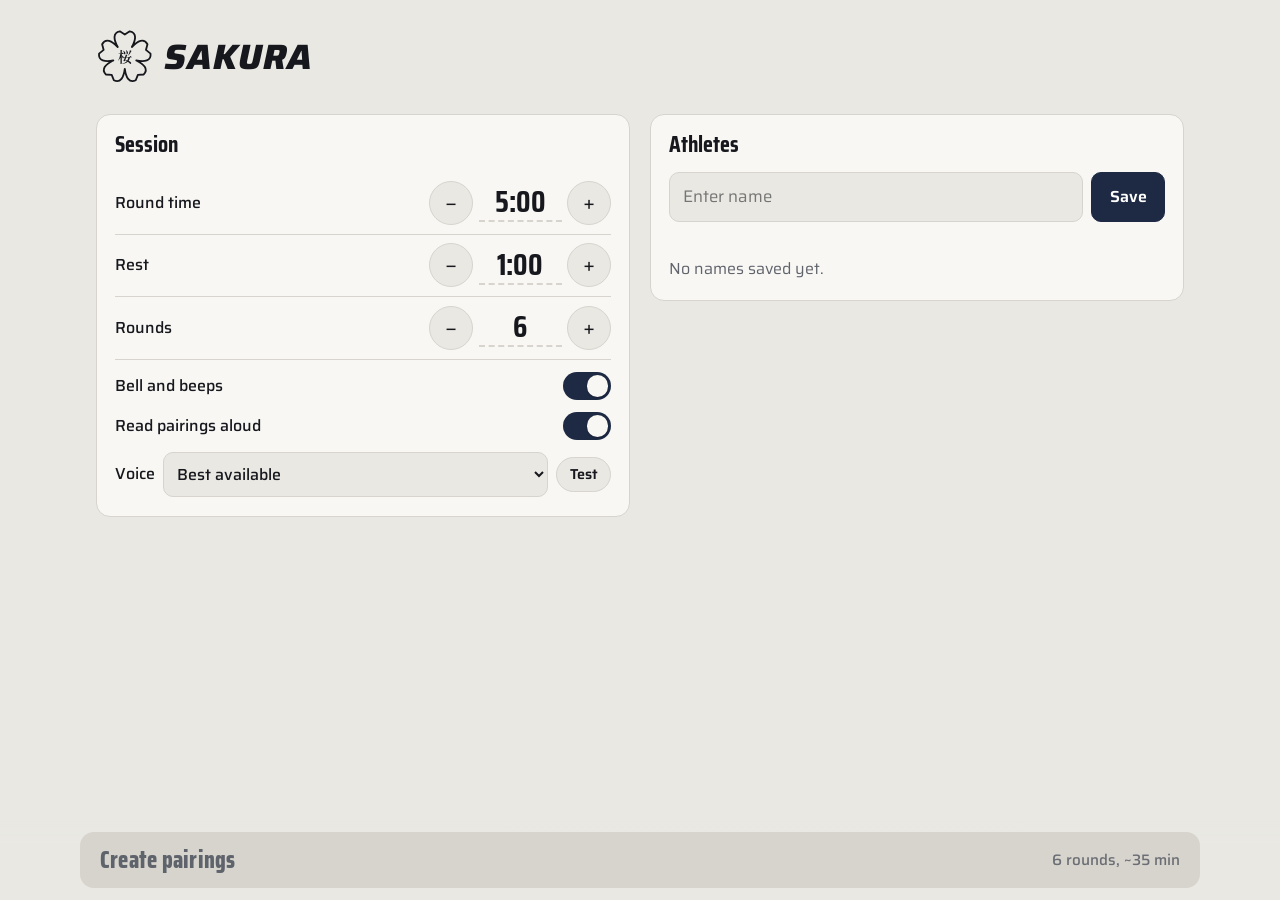
==== commit 537a55b4: "Add files via upload" ====
--- a/index.html
+++ b/index.html
@@ -38,7 +38,10 @@
 }
 :root[data-theme="dark"]{--bg:#111317;--surface:#1A1D23;--ink:#ECEBE6;--muted:#9A9EA6;--line:#2A2E36;--act:#ECEBE6;--act-ink:#111317;--soft:#252A35;--sakura:#D99AAB;--warn:#E07A7A}
 *,*::before,*::after{box-sizing:inherit}
-html{scroll-padding-top:env(safe-area-inset-top,0px)}
+[hidden]{display:none!important}   /* ausgeblendet heißt immer ausgeblendet, auch bei Flex-Elementen */
+html{scroll-padding-top:env(safe-area-inset-top,0px);touch-action:manipulation;-webkit-text-size-adjust:100%}
+/* Kein Doppeltipp-Zoom: Schnelles Tippen auf + und − soll nur zählen, nicht vergrößern. */
+button,.chip,.ctrl,.switch{touch-action:manipulation;-webkit-user-select:none;user-select:none}
 body{margin:0;background:var(--bg);color:var(--ink);font-family:var(--body);font-size:1rem;line-height:1.5;-webkit-tap-highlight-color:transparent}
 button{font:inherit;cursor:pointer;color:inherit}
 :focus-visible{outline:3px solid var(--act);outline-offset:2px}
@@ -67,6 +70,9 @@
 .ctrl .val:hover{border-bottom-color:var(--muted)}
 .ctrl .val:focus{outline:none;border-bottom:2px solid var(--act);background:var(--bg)}
 .switch{display:flex;align-items:center;justify-content:space-between;gap:.75rem;padding-top:.75rem;font-weight:500}
+.voicerow{display:flex;align-items:center;gap:.5rem;padding-top:.75rem;font-weight:500}
+.voicerow label{flex:none}
+.voicerow select{flex:1;min-width:0;font:inherit;font-size:1rem;color:var(--ink);background:var(--bg);border:1px solid var(--line);border-radius:10px;padding:.5rem .6rem}
 .switch input{appearance:none;width:3rem;height:1.75rem;border-radius:999px;background:var(--line);position:relative;cursor:pointer;transition:background .2s;margin:0}
 .switch input::after{content:"";position:absolute;top:.2rem;left:.2rem;width:1.35rem;height:1.35rem;border-radius:50%;background:var(--surface);box-shadow:0 1px 2px rgba(0,0,0,.25);transition:transform .2s}
 .switch input:checked{background:var(--act)}
@@ -208,6 +214,7 @@
           <div class="ctrl" role="group" aria-labelledby="l-rounds"><button data-k="rounds" data-d="-1" aria-label="One round fewer">−</button><input class="val" id="o-rounds" inputmode="numeric" autocomplete="off" enterkeyhint="done" aria-labelledby="l-rounds"><button data-k="rounds" data-d="1" aria-label="One round more">+</button></div></div>
         <label class="switch">Bell and beeps <input type="checkbox" id="sound" checked></label>
         <label class="switch" id="speakRow">Read pairings aloud <input type="checkbox" id="speak" checked></label>
+        <div class="voicerow" id="voiceRow"><label for="voiceSel">Voice</label><select id="voiceSel"></select><button type="button" class="mini" id="voiceTest">Test</button></div>
       </section>
 
       <section class="card" aria-labelledby="h-ppl">
@@ -282,7 +289,7 @@
 
 /* ---------- Einstellungen + Speichern ---------- */
 const LIMITS={round:{step:30,min:30,max:1800},pause:{step:15,min:0,max:600},rounds:{step:1,min:1,max:40}};
-const cfg={round:300,pause:60,rounds:6,sound:true,speak:true};
+const cfg={round:300,pause:60,rounds:6,sound:true,speak:true,voice:''};
 let roster=[];   // alle Mitglieder: {n: Name, here: anwesend?}
 let people=[];   // nur die Anwesenden – daraus entstehen die Paarungen
 const syncPeople=()=>{people=roster.filter(r=>r.here).map(r=>r.n)};
@@ -293,7 +300,7 @@
 (function load(){
   try{
     const d=JSON.parse(localStorage.getItem(KEY)||'null');
-    if(d){['round','pause','rounds'].forEach(k=>{if(Number.isFinite(d[k]))cfg[k]=d[k]});cfg.sound=d.sound!==false;cfg.speak=d.speak!==false;
+    if(d){['round','pause','rounds'].forEach(k=>{if(Number.isFinite(d[k]))cfg[k]=d[k]});cfg.sound=d.sound!==false;cfg.speak=d.speak!==false;cfg.voice=typeof d.voice==='string'?d.voice:'';
       if(Array.isArray(d.roster))roster=d.roster.filter(r=>r&&r.n).map(r=>({n:String(r.n),here:r.here!==false}));
       else if(Array.isArray(d.people))roster=d.people.map(n=>({n:String(n),here:true}));   // Übernahme der alten Liste
       return}
@@ -319,7 +326,8 @@
 el.sound.addEventListener('change',()=>{cfg.sound=el.sound.checked;save()});
 const TTS='speechSynthesis' in window&&'SpeechSynthesisUtterance' in window;
 $('#speak').checked=cfg.speak;$('#speakRow').hidden=!TTS;   // Gerät ohne Sprachausgabe: Schalter ausblenden
-$('#speak').addEventListener('change',()=>{cfg.speak=$('#speak').checked;save();if(!cfg.speak)hush()});
+$('#speak').addEventListener('change',()=>{cfg.speak=$('#speak').checked;save();if(!cfg.speak)hush();$('#voiceRow').hidden=!TTS||!cfg.speak});
+$('#voiceRow').hidden=!TTS||!cfg.speak;
 
 /* Werte antippen und eintippen.
    Zeit: "4:30" = 4 min 30 s. Ohne Doppelpunkt: bis 10 = Minuten, ab 11 = Sekunden
@@ -563,29 +571,66 @@
    In jeder Pause liest das Handy vor, wer als Nächstes mit wem rollt (nicht im Countdown vor Runde 1).
    Start 1,5 s nach der Glocke, damit sich beides nicht überlagert. Beginnt die Runde, wird abgebrochen.
    Die Stimme ist die eingebaute Sprachausgabe des Handys: funktioniert offline. */
-let speakTimer=null,enVoice=null;
+let speakTimer=null,speakTok=0,voices=[];
+/* Stimmenwahl: Spaß- und Roboterstimmen des iPhones ausschließen, die natürlichsten bevorzugen.
+   Warum: Sonst nimmt das Handy die erste englische Stimme, oft eine Effekt-Stimme wie "Albert". */
+const NOVELTY=/^(Albert|Bad News|Bahh|Bells|Boing|Bubbles|Cellos|Deranged|Good News|Jester|Junior|Kathy|Organ|Pipe Organ|Princess|Ralph|Superstar|Trinoids|Whisper|Wobble|Zarvox|Fred|Hysterical|Grandma|Grandpa|Eddy|Flo|Reed|Rocko|Sandy|Shelley)\b/i;
+const GOOD=/(Samantha|Ava|Allison|Susan|Zoe|Evan|Nathan|Tom|Alex|Daniel|Karen|Moira|Tessa|Serena|Kate|Oliver|Aria|Jenny|Guy|Google US English|Google UK English)/i;
+function voiceScore(v){
+  let sc=0;
+  if(/premium|enhanced|natural|neural/i.test(v.name))sc+=100;
+  if(GOOD.test(v.name))sc+=40;
+  if(/^en[-_]US/i.test(v.lang))sc+=10;else if(/^en[-_]GB/i.test(v.lang))sc+=8;
+  if(v.localService)sc+=5;   // funktioniert offline
+  return sc;
+}
 function pickVoice(){
-  if(!TTS)return;const v=speechSynthesis.getVoices();
-  enVoice=v.find(x=>/^en(-|_)/i.test(x.lang)&&x.localService)||v.find(x=>/^en/i.test(x.lang))||null;
-}
+  if(!TTS)return;
+  voices=speechSynthesis.getVoices().filter(v=>/^en/i.test(v.lang)&&!NOVELTY.test(v.name)).sort((x,y)=>voiceScore(y)-voiceScore(x));
+  const sel=$('#voiceSel');if(!sel)return;
+  sel.innerHTML='<option value="">Best available</option>'+voices.map(v=>`<option value="${esc(v.name)}">${esc(v.name.replace(/ \(.*\)$/,''))} (${esc(v.lang)})</option>`).join('');
+  sel.value=voices.some(v=>v.name===cfg.voice)?cfg.voice:'';
+}
+const currentVoice=()=>voices.find(v=>v.name===cfg.voice)||voices[0]||null;
 if(TTS){pickVoice();try{speechSynthesis.addEventListener('voiceschanged',pickVoice)}catch(e){}}
+$('#voiceSel').addEventListener('change',e=>{cfg.voice=e.target.value;save()});
+/* Satz für Satz sprechen, mit kurzer Pause dazwischen. Warum: iPhone-Stimmen machen bei Punkten kaum Pausen. */
+function speakLines(lines){
+  const tok=++speakTok;let i=0;
+  const next=()=>{
+    if(tok!==speakTok||i>=lines.length)return;
+    const [text,gap]=lines[i++];let moved=false;
+    const go=()=>{if(moved)return;moved=true;setTimeout(next,gap)};
+    try{
+      const u=new SpeechSynthesisUtterance(text);u.lang='en-US';const v=currentVoice();if(v){u.voice=v;u.lang=v.lang}
+      u.rate=.9;u.pitch=1;u.volume=1;u.onend=go;u.onerror=go;speechSynthesis.speak(u);
+      setTimeout(go,1800+text.length*90);   // Sicherheitsnetz, falls das Handy das Ende nicht meldet
+    }catch(e){go()}
+  };
+  next();
+}
+$('#voiceTest').addEventListener('click',()=>{unlockSpeech();hush();speakLines(announceLines(null))});
 function unlockSpeech(){   // iPhone: Sprachausgabe muss einmal durch einen Tipp freigeschaltet werden
   if(!TTS||unlockSpeech.done)return;unlockSpeech.done=true;
   try{const u=new SpeechSynthesisUtterance(' ');u.volume=0;speechSynthesis.speak(u)}catch(e){}
 }
-function hush(){clearTimeout(speakTimer);if(TTS)try{speechSynthesis.cancel()}catch(e){}}
-function announceText(r,updated){
-  const R=schedule[r];if(!R)return'';
-  const parts=[(updated?'Pairings updated. ':'')+`Round ${r+1}.`];
-  R.pairs.forEach(p=>parts.push(`${p.a} with ${p.b}.`));
-  if(R.bye)parts.push(`${R.bye} sits out.`);
-  return parts.join(' ');
+function hush(){clearTimeout(speakTimer);speakTok++;if(TTS)try{speechSynthesis.cancel()}catch(e){}}
+/* Takt der Ansage: deutliche Pause nach "Round X", danach die Paarungen flüssig hintereinander.
+   r = null liefert die Beispielansage für den Test-Knopf. */
+const GAP_HEAD=1100,GAP_PAIR=150;
+function announceLines(r,updated){
+  const R=r==null?{pairs:[{a:'Anna',b:'Ben'},{a:'Can',b:'Dana'}],bye:'Ede'}:schedule[r];if(!R)return[];
+  const lines=[];if(updated)lines.push(['Pairings updated.',500]);
+  lines.push([`Round ${r==null?2:r+1}.`,GAP_HEAD]);
+  R.pairs.forEach(p=>lines.push([`${p.a} with ${p.b}.`,GAP_PAIR]));
+  if(R.bye)lines.push([`${R.bye} sits out.`,0]);
+  return lines;
 }
 function announce(r,updated,delay){
   if(!TTS||!cfg.speak)return;hush();
   speakTimer=setTimeout(()=>{
     const ph=T.phases[T.i];if(!T.running||!ph||ph.type!=='pause')return;
-    try{const u=new SpeechSynthesisUtterance(announceText(r,updated));u.lang='en-US';if(enVoice)u.voice=enVoice;u.rate=.95;u.volume=1;speechSynthesis.speak(u)}catch(e){}
+    speakLines(announceLines(r,updated));
   },delay==null?1500:delay);
 }
 // Bei jedem Phasenwechsel: in der Pause ansagen, sonst Ansage beenden
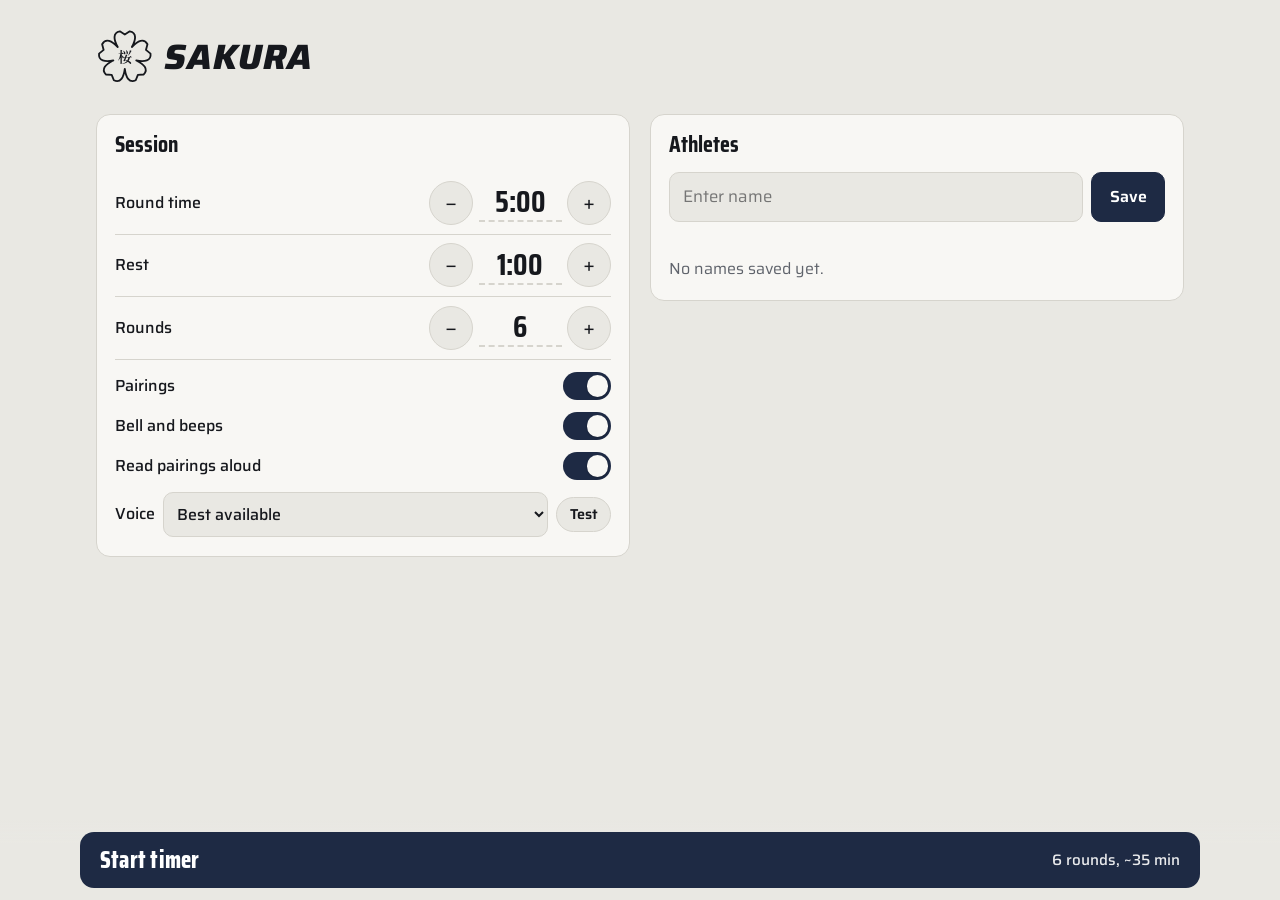
==== commit d045e119: "Add files via upload" ====
--- a/index.html
+++ b/index.html
@@ -212,12 +212,13 @@
           <div class="ctrl" role="group" aria-labelledby="l-pause"><button data-k="pause" data-d="-1" aria-label="Shorter rest">−</button><input class="val" id="o-pause" inputmode="decimal" autocomplete="off" enterkeyhint="done" aria-labelledby="l-pause"><button data-k="pause" data-d="1" aria-label="Longer rest">+</button></div></div>
         <div class="step"><span class="lbl" id="l-rounds">Rounds</span>
           <div class="ctrl" role="group" aria-labelledby="l-rounds"><button data-k="rounds" data-d="-1" aria-label="One round fewer">−</button><input class="val" id="o-rounds" inputmode="numeric" autocomplete="off" enterkeyhint="done" aria-labelledby="l-rounds"><button data-k="rounds" data-d="1" aria-label="One round more">+</button></div></div>
+        <label class="switch">Pairings <input type="checkbox" id="pairsOn" checked></label>
         <label class="switch">Bell and beeps <input type="checkbox" id="sound" checked></label>
         <label class="switch" id="speakRow">Read pairings aloud <input type="checkbox" id="speak" checked></label>
         <div class="voicerow" id="voiceRow"><label for="voiceSel">Voice</label><select id="voiceSel"></select><button type="button" class="mini" id="voiceTest">Test</button></div>
       </section>
 
-      <section class="card" aria-labelledby="h-ppl">
+      <section class="card" id="athletesCard" aria-labelledby="h-ppl">
         <h2 id="h-ppl">Athletes <small id="count"></small></h2>
         <div class="entry">
           <input id="nameIn" type="text" placeholder="Enter name" autocomplete="off" enterkeyhint="done" aria-label="Enter name">
@@ -289,7 +290,7 @@
 
 /* ---------- Einstellungen + Speichern ---------- */
 const LIMITS={round:{step:30,min:30,max:1800},pause:{step:15,min:0,max:600},rounds:{step:1,min:1,max:40}};
-const cfg={round:300,pause:60,rounds:6,sound:true,speak:true,voice:''};
+const cfg={round:300,pause:60,rounds:6,sound:true,speak:true,voice:'',pairs:true};
 let roster=[];   // alle Mitglieder: {n: Name, here: anwesend?}
 let people=[];   // nur die Anwesenden – daraus entstehen die Paarungen
 const syncPeople=()=>{people=roster.filter(r=>r.here).map(r=>r.n)};
@@ -300,7 +301,7 @@
 (function load(){
   try{
     const d=JSON.parse(localStorage.getItem(KEY)||'null');
-    if(d){['round','pause','rounds'].forEach(k=>{if(Number.isFinite(d[k]))cfg[k]=d[k]});cfg.sound=d.sound!==false;cfg.speak=d.speak!==false;cfg.voice=typeof d.voice==='string'?d.voice:'';
+    if(d){['round','pause','rounds'].forEach(k=>{if(Number.isFinite(d[k]))cfg[k]=d[k]});cfg.sound=d.sound!==false;cfg.speak=d.speak!==false;cfg.voice=typeof d.voice==='string'?d.voice:'';cfg.pairs=d.pairs!==false;
       if(Array.isArray(d.roster))roster=d.roster.filter(r=>r&&r.n).map(r=>({n:String(r.n),here:r.here!==false}));
       else if(Array.isArray(d.people))roster=d.people.map(n=>({n:String(n),here:true}));   // Übernahme der alten Liste
       return}
@@ -311,6 +312,9 @@
 })();
 el.sound.checked=cfg.sound;
 
+/* Reiner Timer: Schalter "Pairings" aus ODER weniger als zwei Leute da.
+   Warum automatisch: Der Timer soll nie blockiert sein, nur weil keine Namen eingetragen sind. */
+const pairMode=()=>cfg.pairs&&people.length>=2;
 function renderSettings(){
   const show={round:fmt(cfg.round),pause:cfg.pause?fmt(cfg.pause):'none',rounds:String(cfg.rounds)};
   for(const k in show){const i=$('#o-'+k);if(document.activeElement!==i)i.value=show[k]}
@@ -318,12 +322,16 @@
   const total=10+cfg.rounds*cfg.round+(cfg.rounds-1)*cfg.pause;
   const mins=Math.max(1,Math.round(total/60));
   el.total.textContent=view==='pairs'?`~${mins} min`:`${cfg.rounds} ${cfg.rounds===1?'round':'rounds'}, ~${mins} min`;
+  el.dockLabel.textContent=view==='pairs'?'Start session':pairMode()?'Create pairings':'Start timer';
+  el.start.disabled=false;
+  $('#athletesCard').hidden=!cfg.pairs;$('#pairsOn').checked=cfg.pairs;
 }
 document.querySelectorAll('.ctrl button').forEach(b=>b.addEventListener('click',()=>{
   const k=b.dataset.k,L=LIMITS[k];cfg[k]=Math.min(L.max,Math.max(L.min,cfg[k]+L.step*(+b.dataset.d)));
   save();renderSettings();if(k==='rounds')rebuild();else updateInfo();
 }));
 el.sound.addEventListener('change',()=>{cfg.sound=el.sound.checked;save()});
+$('#pairsOn').addEventListener('change',e=>{cfg.pairs=e.target.checked;save();renderSettings()});
 const TTS='speechSynthesis' in window&&'SpeechSynthesisUtterance' in window;
 $('#speak').checked=cfg.speak;$('#speakRow').hidden=!TTS;   // Gerät ohne Sprachausgabe: Schalter ausblenden
 $('#speak').addEventListener('change',()=>{cfg.speak=$('#speak').checked;save();if(!cfg.speak)hush();$('#voiceRow').hidden=!TTS||!cfg.speak});
@@ -408,7 +416,7 @@
 const uniqueRounds=n=>n<2?0:(n%2===0?n-1:n);
 function updateInfo(){
   const n=people.length,u=uniqueRounds(n);
-  if(n<2){el.info.innerHTML=roster.length>1?'<p class="hint">Mark at least two athletes as here to create pairings.</p>':'';return}
+  if(n<2){el.info.innerHTML=roster.length>1?'<p class="hint">Fewer than two athletes here: the session runs as a timer only.</p>':'';return}
   let h=`<p class="hint">${n%2?'Odd number of athletes here: one sits out each round. ':''}Up to ${u} rounds without repeat pairings.</p>`;
   if(cfg.rounds>u)h+=`<p class="hint warn">From round ${u+1} on, pairings have to repeat. They are marked in the pairings.</p>`;
   el.info.innerHTML=h;
@@ -439,14 +447,14 @@
 let schedule=[];
 function rebuild(){
   updateInfo();
-  if(people.length<2){schedule=[];el.planBody.innerHTML='';el.start.disabled=true;if(view==='pairs')setView('setup');return}
+  if(people.length<2){schedule=[];el.planBody.innerHTML='';if(view==='pairs')setView('setup');else renderSettings();return}
   schedule=buildSchedule(people,cfg.rounds);
   const n=people.length,u=uniqueRounds(n);
   el.pvSum.textContent=`${n} athletes, ${cfg.rounds} ${cfg.rounds===1?'round':'rounds'} of ${fmt(cfg.round)}, ${cfg.pause?fmt(cfg.pause)+' rest':'no rest'}. `+
     (cfg.rounds>u?`Pairings repeat from round ${u+1} on (marked).`:'No pairing repeats.');
   el.pvSum.classList.toggle('warn',cfg.rounds>u);
   renderPlan();
-  el.start.disabled=false;
+  renderSettings();
 }
 function renderPlan(){
   el.planBody.innerHTML='<div class="rounds">'+schedule.map((r,i)=>`<div class="round"><h3>Round ${i+1}</h3>`+
@@ -535,7 +543,6 @@
 function setView(v,push){
   view=v;
   el.setupView.hidden=v!=='setup';el.pairView.hidden=v!=='pairs';
-  el.dockLabel.textContent=v==='pairs'?'Start session':'Create pairings';
   renderSettings();window.scrollTo(0,0);
   if(push)try{history.pushState({view:v},'')}catch(e){}
 }
@@ -634,7 +641,7 @@
   },delay==null?1500:delay);
 }
 // Bei jedem Phasenwechsel: in der Pause ansagen, sonst Ansage beenden
-function phaseSpeech(){const ph=T.phases[T.i];if(!T.done&&T.running&&ph&&ph.type==='pause')announce(ph.r);else hush()}
+function phaseSpeech(){const ph=T.phases[T.i];if(!T.solo&&!T.done&&T.running&&ph&&ph.type==='pause')announce(ph.r);else hush()}
 const flashEl=$('#flash');
 function flash(n){flashEl.className='';void flashEl.offsetWidth;flashEl.className='go'+n}
 const sfx={start:()=>{bell();flash(1)},warn:()=>{beep(700,.15);beep(700,.15,.25)},end:()=>{bell();flash(2)}};
@@ -657,7 +664,8 @@
 const T={phases:[],i:0,remaining:0,endAt:0,running:false,warned:false,done:false,lastSec:null};
 function setupTimer(){
   T.phases=[{type:'prep',r:0,dur:PREP}];
-  schedule.forEach((_,i)=>{T.phases.push({type:'round',r:i,dur:cfg.round*1000});if(i<schedule.length-1&&cfg.pause>0)T.phases.push({type:'pause',r:i+1,dur:cfg.pause*1000})});
+  const n=T.solo?cfg.rounds:schedule.length;
+  for(let i=0;i<n;i++){T.phases.push({type:'round',r:i,dur:cfg.round*1000});if(i<n-1&&cfg.pause>0)T.phases.push({type:'pause',r:i+1,dur:cfg.pause*1000})}
   T.i=0;T.remaining=PREP;T.running=false;T.warned=false;T.done=false;T.lastSec=null;
 }
 function goPhase(i){
@@ -699,7 +707,7 @@
   else{const fresh=T.remaining===T.phases[T.i].dur;run();if(fresh&&T.phases[T.i].type==='round')sfx.start()}
   render();
 }
-function pairsHTML(r,live){const s=schedule[r];if(!s)return'';
+function pairsHTML(r,live){if(T.solo)return'';const s=schedule[r];if(!s)return'';
   if(!s.pairs.length&&!(s.extra||[]).length)return '<div class="tpin"><div class="tbye">Not enough athletes here for pairings.</div></div>';
   const extra=live?(s.extra||[]):[];
   const here=new Set(people),nm=n=>live&&!here.has(n)?`<span class="gone">${esc(n)}</span>`:`<span>${esc(n)}</span>`;   // Gegangene durchgestrichen
@@ -726,20 +734,22 @@
   const ph=T.phases[T.i];el.tProg.style.width=T.done?'100%':(100*(1-T.remaining/ph.dur)).toFixed(2)+'%';
 }
 function render(){
-  const ph=T.phases[T.i],total=schedule.length;
+  $('#tPeople').hidden=!!T.solo;
+  const ph=T.phases[T.i],total=T.solo?cfg.rounds:schedule.length;
   const final=ph&&ph.type==='round'&&T.remaining<=10000&&ph.dur>15000;
   el.timer.className='on '+(T.done?'done':final?'final':ph.type);
   el.tPrev.disabled=T.i===0||T.done;el.tNext.disabled=T.done;
   if(T.done){el.tPhase.innerHTML='<span class="jp">それまで</span>Session complete';el.tClock.textContent='0:00';el.tSub.textContent='Good rolls.';el.tPairs.innerHTML='';el.tToggle.textContent='Restart';el.tProg.style.width='100%';el.timer.dataset.c=0;el.timer.dataset.p=0;return}
   const stop=T.running?'':' <small>paused</small>';
-  if(ph.type==='prep'){el.tPhase.innerHTML='<span class="jp">礼</span>Get ready'+stop;el.tSub.textContent='Up next';el.tPairs.innerHTML=pairsHTML(0)}
+  if(ph.type==='prep'){el.tPhase.innerHTML='<span class="jp">礼</span>Get ready'+stop;el.tSub.textContent=T.solo?'':'Up next';el.tPairs.innerHTML=pairsHTML(0)}
   else if(ph.type==='round'){el.tPhase.innerHTML=`<span class="jp">始め</span>Round ${ph.r+1} <small>/ ${total}</small>`+stop;el.tSub.textContent='';el.tPairs.innerHTML=pairsHTML(ph.r,true)}
   else{el.tPhase.innerHTML='<span class="jp">待て</span>Rest'+stop;el.tSub.textContent=`Up next: round ${ph.r+1}`;el.tPairs.innerHTML=pairsHTML(ph.r)}
   el.tToggle.textContent=T.running?'Pause':'Resume';
   renderClock();fit();
 }
-el.start.addEventListener('click',()=>{if(!schedule.length)return;
-  if(view==='setup'){setView('pairs',true);return}
+el.start.addEventListener('click',()=>{
+  if(view==='setup'&&pairMode()&&schedule.length){setView('pairs',true);return}
+  T.solo=!(view==='pairs'&&pairMode()&&schedule.length);   // reiner Timer ohne Paarungen
   unlockAudio();unlockSpeech();setupTimer();run();render();el.tToggle.focus()});
 el.tToggle.addEventListener('click',toggle);
 
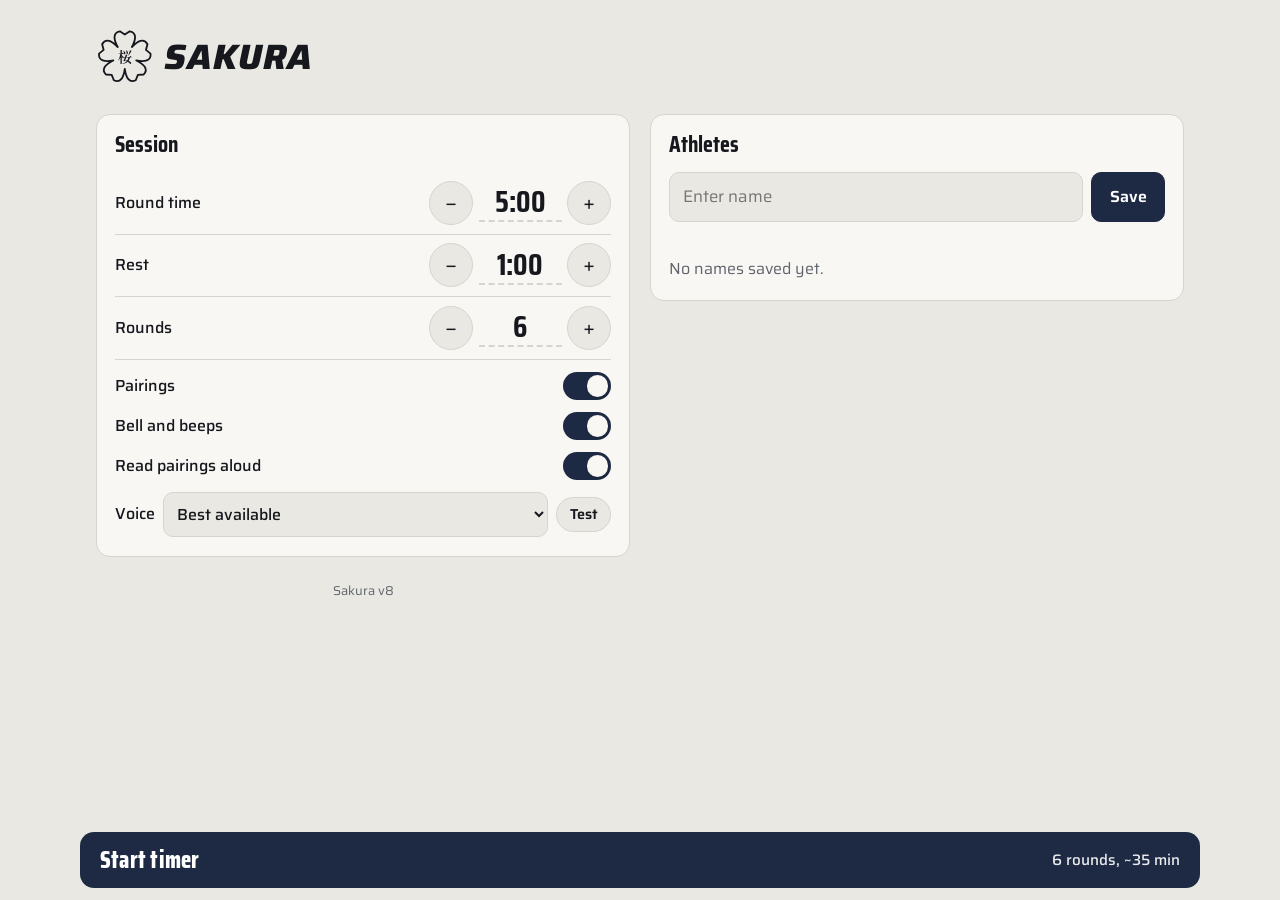
==== commit 02cd2272: "Add files via upload" ====
--- a/index.html
+++ b/index.html
@@ -99,6 +99,7 @@
 .chip.editing{border-style:solid;background:var(--bg);color:var(--ink);padding-right:.3rem}
 .chip .x{display:grid;place-items:center;width:1.9rem;height:1.9rem;border-radius:50%;color:var(--warn);font-size:1.2rem;line-height:1}
 .chips .none{color:var(--muted)}
+.ver{margin:.25rem 0 0;text-align:center;color:var(--muted);font-size:.8rem}
 .hint{margin:.9rem 0 0;font-size:.92rem;color:var(--muted)}
 .hint.warn{color:var(--warn)}
 
@@ -140,6 +141,8 @@
 #timer.done{--bgc:#1B1D24;--fg:#FFFFFF;--chip:rgba(255,255,255,.12);--chipb:rgba(255,255,255,.35)}
 .tbar{display:flex;justify-content:space-between;align-items:center;gap:1rem}
 .tbtns{display:flex;gap:.5rem}
+/* Knöpfe immer über der Uhr: Die riesigen Ziffern ragen sonst unsichtbar nach oben und schlucken Tipps */
+.tbar,.tctrl{position:relative;z-index:2}
 .tpair .gone{text-decoration:line-through;opacity:.5}
 .tpair.jump{background:transparent;border:2px dashed var(--fg)}
 .tpair span.tag{grid-column:1/-1;text-align:center;font-family:var(--body);font-size:max(.8rem,.42em);font-weight:600;opacity:.8;text-align:center;margin-top:-.1em}
@@ -232,6 +235,7 @@
         <ul class="chips" id="chips" aria-label="Athlete list"></ul>
         <div id="info"></div>
       </section>
+      <p class="ver" id="appVer"></p>
   </div>
 </div>
 
@@ -294,7 +298,8 @@
 let roster=[];   // alle Mitglieder: {n: Name, here: anwesend?}
 let people=[];   // nur die Anwesenden – daraus entstehen die Paarungen
 const syncPeople=()=>{people=roster.filter(r=>r.here).map(r=>r.n)};
-const KEY='sakura-v1';
+const KEY='sakura-v1';   // Speicher-Schlüssel, bleibt gleich (sonst gingen Namen verloren)
+const APP_VERSION='v8';  // sichtbare Versionsnummer, gleich wie in sw.js
 const coll=new Intl.Collator('en',{sensitivity:'base'});
 let view='setup';
 function save(){try{localStorage.setItem(KEY,JSON.stringify({...cfg,roster}))}catch(e){}}
@@ -431,7 +436,10 @@
   let line=shuffleArr(names);if(line.length%2)line.push(null);
   const m=line.length,per=m-1,seen=new Set(),out=[];
   for(let r=0;r<rounds;r++){
-    const k=r%per;if(r>0&&k===0)line=shuffleArr(line);
+    // Nach einem kompletten Durchgang wiederholt sich derselbe Durchgang in gleicher Reihenfolge.
+    // Warum: Innerhalb eines Durchgangs ist jedes Paar und jede Pause einmalig. Runde "Durchgang+1" ist damit
+    // gleich Runde 1 und hat mit der letzten Runde nichts gemeinsam: kein Paar und keine Pause direkt hintereinander.
+    const k=r%per;
     const rest=line.slice(1),rot=rest.slice(rest.length-k).concat(rest.slice(0,rest.length-k));
     const order=[line[0],...rot],pairs=[];let bye=null;
     for(let i=0;i<m/2;i++){const a=order[i],b=order[m-1-i];
@@ -484,17 +492,24 @@
     if(r.bye){sat.set(r.bye,(sat.get(r.bye)||0)+1);lastBye=r.bye}
   }
   const H=(a,b)=>hist.get(pkey(a,b))||0;
+  // Paare der direkt vorherigen Runde: werden mit einer sehr hohen "Strafe" belegt, damit sie nur
+  // dann wieder vorkommen, wenn es gar nicht anders geht (z. B. bei nur zwei Leuten).
+  let prev=new Set();
+  if(from>0&&schedule[from-1]){const r=schedule[from-1];r.pairs.concat(r.extra||[]).forEach(p=>prev.add(pkey(p.a,p.b)))}
   for(let i=from;i<schedule.length;i++){
     let list=shuffleArr(people),bye=null;
     if(list.length%2){
-      const min=Math.min(...list.map(n=>sat.get(n)||0));
-      let cand=list.filter(n=>(sat.get(n)||0)===min);
-      if(cand.length>1&&lastBye)cand=cand.filter(n=>n!==lastBye);
+      // Reihum aussetzen, aber nie zweimal hintereinander (außer es ist nur eine Person übrig)
+      const others=list.filter(n=>n!==lastBye),pool=others.length?others:list;
+      const min=Math.min(...pool.map(n=>sat.get(n)||0));
+      const cand=pool.filter(n=>(sat.get(n)||0)===min);
       bye=cand[Math.floor(Math.random()*cand.length)];
       list=list.filter(n=>n!==bye);sat.set(bye,(sat.get(bye)||0)+1);lastBye=bye;
-    }
-    const pairs=bestMatching(list,H).map(([a,b])=>({a,b,repeat:H(a,b)>0}));
-    pairs.forEach(p=>{cost+=H(p.a,p.b);hist.set(pkey(p.a,p.b),H(p.a,p.b)+1)});
+    }else lastBye=null;
+    const C=(a,b)=>H(a,b)+(prev.has(pkey(a,b))?1000:0);
+    const pairs=bestMatching(list,C).map(([a,b])=>({a,b,repeat:H(a,b)>0}));
+    pairs.forEach(p=>{cost+=C(p.a,p.b);hist.set(pkey(p.a,p.b),H(p.a,p.b)+1)});
+    prev=new Set(pairs.map(p=>pkey(p.a,p.b)));
     pairs.forEach(p=>{if(coll.compare(p.a,p.b)>0)[p.a,p.b]=[p.b,p.a]});
     pairs.sort((x,y)=>coll.compare(x.a,y.a));
     rounds.push({pairs,bye});
@@ -561,7 +576,8 @@
 }
 function unlockAudio(){
   // iPhone: "playback" heißt, Ton auch bei Stummschalter. Ältere Geräte ignorieren das einfach.
-  try{if(navigator.audioSession&&navigator.audioSession.type!=='playback')navigator.audioSession.type='playback'}catch(e){}
+  // iPhone: "ambient" spielt zusammen mit Musik (z. B. Spotify), folgt dafür dem Stummschalter.
+  try{if(navigator.audioSession&&navigator.audioSession.type!=='ambient')navigator.audioSession.type='ambient'}catch(e){}
   try{if(!ctx)ctx=new (window.AudioContext||window.webkitAudioContext)();if(ctx.state==='suspended')ctx.resume();loadBell()}catch(e){}}
 function beep(f,d,w){if(!ctx||!cfg.sound)return;const t=ctx.currentTime+(w||0),o=ctx.createOscillator(),g=ctx.createGain();
   o.type='square';o.frequency.value=f;g.gain.setValueAtTime(.0001,t);g.gain.exponentialRampToValueAtTime(.3,t+.01);g.gain.exponentialRampToValueAtTime(.0001,t+d);
@@ -741,9 +757,9 @@
   el.tPrev.disabled=T.i===0||T.done;el.tNext.disabled=T.done;
   if(T.done){el.tPhase.innerHTML='<span class="jp">それまで</span>Session complete';el.tClock.textContent='0:00';el.tSub.textContent='Good rolls.';el.tPairs.innerHTML='';el.tToggle.textContent='Restart';el.tProg.style.width='100%';el.timer.dataset.c=0;el.timer.dataset.p=0;return}
   const stop=T.running?'':' <small>paused</small>';
-  if(ph.type==='prep'){el.tPhase.innerHTML='<span class="jp">礼</span>Get ready'+stop;el.tSub.textContent=T.solo?'':'Up next';el.tPairs.innerHTML=pairsHTML(0)}
-  else if(ph.type==='round'){el.tPhase.innerHTML=`<span class="jp">始め</span>Round ${ph.r+1} <small>/ ${total}</small>`+stop;el.tSub.textContent='';el.tPairs.innerHTML=pairsHTML(ph.r,true)}
-  else{el.tPhase.innerHTML='<span class="jp">待て</span>Rest'+stop;el.tSub.textContent=`Up next: round ${ph.r+1}`;el.tPairs.innerHTML=pairsHTML(ph.r)}
+  if(ph.type==='prep'){el.tPhase.innerHTML='<span class="jp">礼</span>Get ready'+stop;el.tSub.textContent=`Up next: round 1 of ${total}`;el.tPairs.innerHTML=pairsHTML(0)}
+  else if(ph.type==='round'){el.tPhase.innerHTML=`<span class="jp">始め</span>Round ${ph.r+1} <small>of ${total}</small>`+stop;el.tSub.textContent='';el.tPairs.innerHTML=pairsHTML(ph.r,true)}
+  else{el.tPhase.innerHTML='<span class="jp">待て</span>Rest'+stop;el.tSub.textContent=`Up next: round ${ph.r+1} of ${total}`;el.tPairs.innerHTML=pairsHTML(ph.r)}
   el.tToggle.textContent=T.running?'Pause':'Resume';
   renderClock();fit();
 }
@@ -812,6 +828,7 @@
   if(e.code==='Space'){e.preventDefault();toggle()}else if(e.key==='ArrowRight'&&!T.done)goPhase(T.i+1);else if(e.key==='ArrowLeft'&&T.i>0&&!T.done)goPhase(T.i-1)});
 setInterval(tick,200);
 
+$('#appVer').textContent='Sakura '+APP_VERSION;
 renderSettings();renderPeople();rebuild();
 })();
 </script>
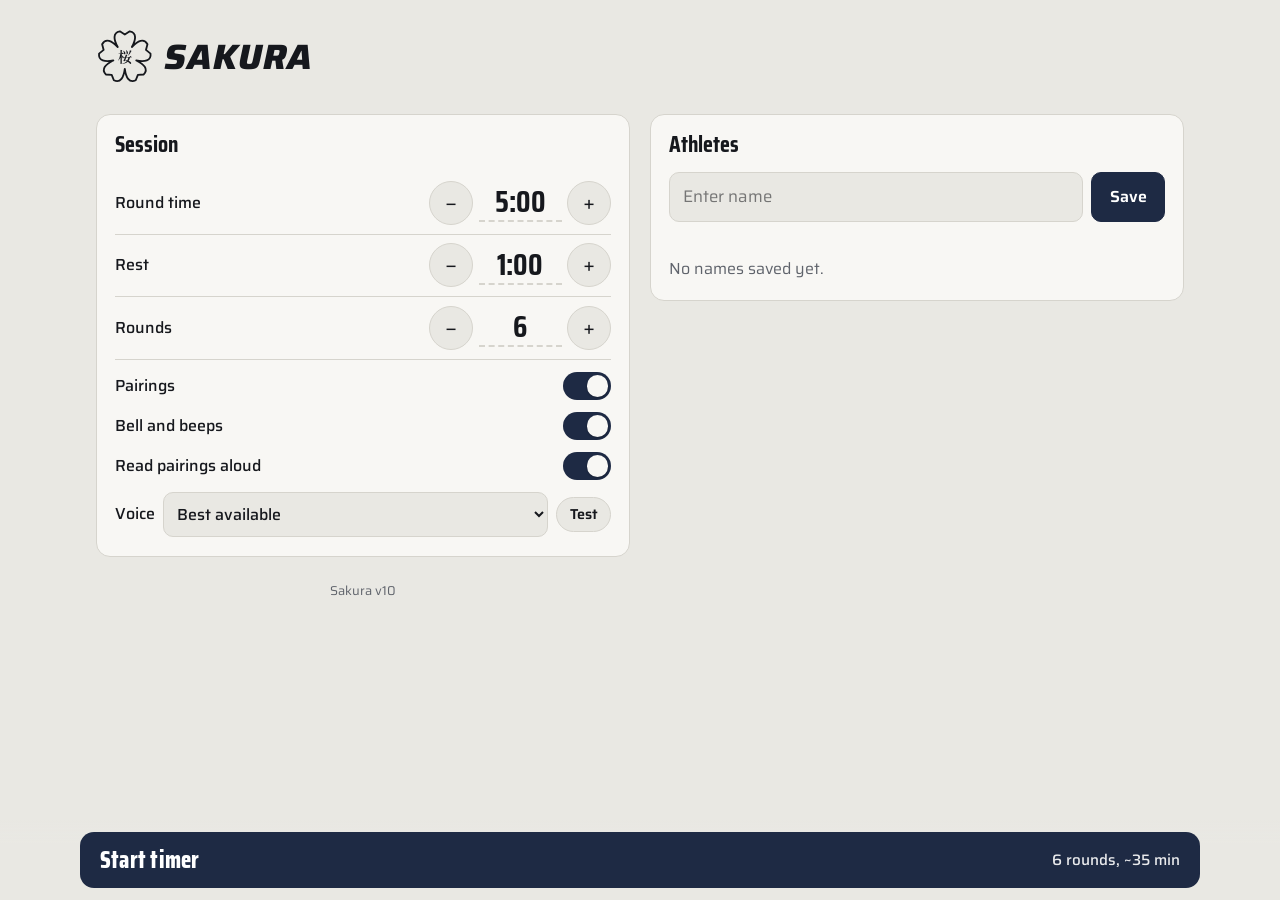
==== commit 0a7fc107: "Add files via upload" ====
--- a/index.html
+++ b/index.html
@@ -299,7 +299,7 @@
 let people=[];   // nur die Anwesenden – daraus entstehen die Paarungen
 const syncPeople=()=>{people=roster.filter(r=>r.here).map(r=>r.n)};
 const KEY='sakura-v1';   // Speicher-Schlüssel, bleibt gleich (sonst gingen Namen verloren)
-const APP_VERSION='v8';  // sichtbare Versionsnummer, gleich wie in sw.js
+const APP_VERSION='v10';  // sichtbare Versionsnummer, gleich wie in sw.js
 const coll=new Intl.Collator('en',{sensitivity:'base'});
 let view='setup';
 function save(){try{localStorage.setItem(KEY,JSON.stringify({...cfg,roster}))}catch(e){}}
@@ -480,42 +480,57 @@
 // Mehrere komplette Planungen der restlichen Runden, die mit den wenigsten Wiederholungen gewinnt.
 // Warum: Runde für Runde "gierig" zu planen kann sich in eine Ecke manövrieren, in der später Wiederholungen nötig werden.
 function replanFrom(from){
+  const n=schedule.length-from;if(n<=0)return;
   let best=null;
-  const tries=people.length<=16?150:40;   // kleine Gruppen: mehr Versuche, kostet kaum Zeit
-  for(let t=0;t<tries;t++){const r=planOnce(from);if(!best||r.cost<best.cost)best=r;if(best.cost===0)break}
+  const tries=people.length<=16?200:60;
+  for(let t=0;t<tries;t++){const r=cycleFrom(from,n);if(!best||r.cost<best.cost)best=r;if(best.cost===0)break}
   best.rounds.forEach((r,k)=>{schedule[from+k]=r});
 }
-function planOnce(from){
-  const hist=new Map(),sat=new Map();let lastBye=null,cost=0;const rounds=[];
-  for(let i=0;i<from&&i<schedule.length;i++){
-    const r=schedule[i];r.pairs.concat(r.extra||[]).forEach(p=>hist.set(pkey(p.a,p.b),(hist.get(pkey(p.a,p.b))||0)+1));
-    if(r.bye){sat.set(r.bye,(sat.get(r.bye)||0)+1);lastBye=r.bye}
+/* Ab dem Änderungspunkt EINEN vollständigen Durchgang bauen (jeder gegen jeden / jeder einmal Pause),
+   der direkt an die letzte gelaufene Runde anschließt, und diesen Durchgang unverändert in gleicher
+   Reihenfolge wiederholen. Dadurch wiederholt sich nie etwas direkt hintereinander, genau wie beim
+   normalen Erstellen. "cost" zählt Paare, die schon vor dem Änderungspunkt vorkamen – die werden minimiert. */
+function cycleFrom(from,total){
+  // Historie der bereits gelaufenen Runden (für "repeat"-Markierung und als weiche Vermeidung)
+  const hist=new Map();
+  for(let i=0;i<from&&i<schedule.length;i++){const r=schedule[i];r.pairs.concat(r.extra||[]).forEach(p=>hist.set(pkey(p.a,p.b),(hist.get(pkey(p.a,p.b))||0)+1))}
+  const H=(a,b)=>hist.get(pkey(a,b))||0;
+  // Was lief in der letzten Runde direkt vor "from"? Der neue Durchgang darf nicht damit anfangen.
+  let prevPairs=new Set(),prevBye=null;
+  if(from>0&&schedule[from-1]){const r=schedule[from-1];r.pairs.concat(r.extra||[]).forEach(p=>prevPairs.add(pkey(p.a,p.b)));prevBye=r.bye||null}
+  const base=buildCycle(shuffleArr(people));        // ein kompletter Durchgang mit den Anwesenden
+  // Durchgang so rotieren, dass seine erste Runde nicht an die letzte gelaufene anschließt
+  const L=base.length;let bestRot=0,bestClash=Infinity;
+  for(let rot=0;rot<L;rot++){
+    const first=base[(rot)%L];
+    let clash=(first.bye&&first.bye===prevBye)?1:0;
+    first.pairs.forEach(p=>{if(prevPairs.has(pkey(p.a,p.b)))clash++});
+    if(clash<bestClash){bestClash=clash;bestRot=rot}
   }
-  const H=(a,b)=>hist.get(pkey(a,b))||0;
-  // Paare der direkt vorherigen Runde: werden mit einer sehr hohen "Strafe" belegt, damit sie nur
-  // dann wieder vorkommen, wenn es gar nicht anders geht (z. B. bei nur zwei Leuten).
-  let prev=new Set();
-  if(from>0&&schedule[from-1]){const r=schedule[from-1];r.pairs.concat(r.extra||[]).forEach(p=>prev.add(pkey(p.a,p.b)))}
-  for(let i=from;i<schedule.length;i++){
-    let list=shuffleArr(people),bye=null;
-    if(list.length%2){
-      // Reihum aussetzen, aber nie zweimal hintereinander (außer es ist nur eine Person übrig)
-      const others=list.filter(n=>n!==lastBye),pool=others.length?others:list;
-      const min=Math.min(...pool.map(n=>sat.get(n)||0));
-      const cand=pool.filter(n=>(sat.get(n)||0)===min);
-      bye=cand[Math.floor(Math.random()*cand.length)];
-      list=list.filter(n=>n!==bye);sat.set(bye,(sat.get(bye)||0)+1);lastBye=bye;
-    }else lastBye=null;
-    const C=(a,b)=>H(a,b)+(prev.has(pkey(a,b))?1000:0);
-    const pairs=bestMatching(list,C).map(([a,b])=>({a,b,repeat:H(a,b)>0}));
-    pairs.forEach(p=>{cost+=C(p.a,p.b);hist.set(pkey(p.a,p.b),H(p.a,p.b)+1)});
-    prev=new Set(pairs.map(p=>pkey(p.a,p.b)));
+  const rounds=[];let cost=bestClash;
+  for(let k=0;k<total;k++){
+    const r=base[(bestRot+k)%L];
+    const pairs=r.pairs.map(p=>({a:p.a,b:p.b,repeat:H(p.a,p.b)>0}));
+    pairs.forEach(p=>cost+=H(p.a,p.b));
     pairs.forEach(p=>{if(coll.compare(p.a,p.b)>0)[p.a,p.b]=[p.b,p.a]});
     pairs.sort((x,y)=>coll.compare(x.a,y.a));
-    rounds.push({pairs,bye});
+    rounds.push({pairs,bye:r.bye});
   }
   return {rounds,cost};
 }
+// Ein vollständiger Durchgang (Circle Method): jeder trifft jeden einmal; bei ungerader Zahl setzt jeder einmal aus.
+function buildCycle(names){
+  let line=names.slice();if(line.length%2)line.push(null);
+  const m=line.length,per=m-1,out=[];
+  for(let r=0;r<per;r++){
+    const rest=line.slice(1),rot=rest.slice(rest.length-r).concat(rest.slice(0,rest.length-r));
+    const order=[line[0],...rot],pairs=[];let bye=null;
+    for(let i=0;i<m/2;i++){const a=order[i],b=order[m-1-i];if(a===null||b===null){bye=a===null?b:a;continue}pairs.push({a,b})}
+    out.push({pairs,bye});
+  }
+  return out;
+}
+
 // Paarung mit möglichst wenig Wiederholungen: mehrere zufällige Versuche, jeweils durch Tauschen verbessert.
 function bestMatching(list,H){
   if(list.length<2)return [];
@@ -657,7 +672,13 @@
   },delay==null?1500:delay);
 }
 // Bei jedem Phasenwechsel: in der Pause ansagen, sonst Ansage beenden
-function phaseSpeech(){const ph=T.phases[T.i];if(!T.solo&&!T.done&&T.running&&ph&&ph.type==='pause')announce(ph.r);else hush()}
+/* Ansage erst nach ANN_DELAY in der Pause (ausgelöst in tick()).
+   Warum über tick() statt setTimeout: so stimmt der Zeitpunkt auch nach Anhalten/Fortsetzen
+   oder wenn das Display kurz aus war. Bei kurzen Pausen rückt die Ansage nach vorn,
+   damit ~15 s Platz bleiben und sie nicht in das 3-2-1-Piepen läuft. */
+const ANN_DELAY=10000,ANN_ROOM=15000;
+function annAt(ph){return Math.max(0,Math.min(ANN_DELAY,ph.dur-ANN_ROOM))}
+function phaseSpeech(){hush()}
 const flashEl=$('#flash');
 function flash(n){flashEl.className='';void flashEl.offsetWidth;flashEl.className='go'+n}
 const sfx={start:()=>{bell();flash(1)},warn:()=>{beep(700,.15);beep(700,.15,.25)},end:()=>{bell();flash(2)}};
@@ -682,11 +703,11 @@
   T.phases=[{type:'prep',r:0,dur:PREP}];
   const n=T.solo?cfg.rounds:schedule.length;
   for(let i=0;i<n;i++){T.phases.push({type:'round',r:i,dur:cfg.round*1000});if(i<n-1&&cfg.pause>0)T.phases.push({type:'pause',r:i+1,dur:cfg.pause*1000})}
-  T.i=0;T.remaining=PREP;T.running=false;T.warned=false;T.done=false;T.lastSec=null;
+  T.i=0;T.remaining=PREP;T.running=false;T.warned=false;T.done=false;T.lastSec=null;T.spoken=false;
 }
 function goPhase(i){
   if(i>=T.phases.length){T.done=true;T.running=false;T.remaining=0;wake(false);render();return}
-  T.i=Math.max(0,i);T.done=false;T.warned=false;T.lastSec=null;T.remaining=T.phases[T.i].dur;
+  T.i=Math.max(0,i);T.done=false;T.warned=false;T.lastSec=null;T.spoken=false;T.remaining=T.phases[T.i].dur;
   if(T.running){T.endAt=Date.now()+T.remaining;if(T.phases[T.i].type==='round')sfx.start()}
   render();phaseSpeech();
 }
@@ -697,6 +718,7 @@
   if(ph.type!=='round'&&sec<=3&&sec>=1&&sec!==T.lastSec){T.lastSec=sec;beep(660,.12)}
   if(ph.type==='round'&&!T.warned&&T.remaining<=10000&&ph.dur>15000){T.warned=true;sfx.warn();render()}
   if(T.remaining<=0){catchUp();return}
+  if(ph.type==='pause'&&!T.solo&&!T.spoken&&ph.dur-T.remaining>=annAt(ph)){T.spoken=true;announce(ph.r,false,0)}
   renderClock();
 }
 /* Nachholen: Jede neue Phase beginnt genau am Ende der vorherigen, nicht erst "jetzt".
@@ -710,7 +732,7 @@
     T.i++;T.endAt+=T.phases[T.i].dur;
   }
   const ph=T.phases[T.i];
-  T.remaining=T.endAt-now;T.lastSec=null;
+  T.remaining=T.endAt-now;T.lastSec=null;T.spoken=false;
   T.warned=ph.type==='round'&&T.remaining<=10000;   // verpasste 10-s-Warnung nicht nachträglich piepen
   if(ph.type==='round')sfx.start();else sfx.end();
   render();phaseSpeech();
@@ -799,7 +821,7 @@
   if(ph.type==='round')jumpIns(ph.r);   // zuerst: spontane Einstiege zählen schon zur Historie
   replanFrom(from);
   renderPlan();render();
-  if(ph.type==='pause'&&T.running)announce(ph.r,true,300);
+  if(ph.type==='pause'&&T.running&&T.spoken)announce(ph.r,true,300);   // sonst kommt die Ansage regulär nach 10 s
   hint(from<schedule.length?`Pairings updated from round ${from+1}`:'No rounds left to update');
 }
 $('#tPeople').addEventListener('click',openSheet);
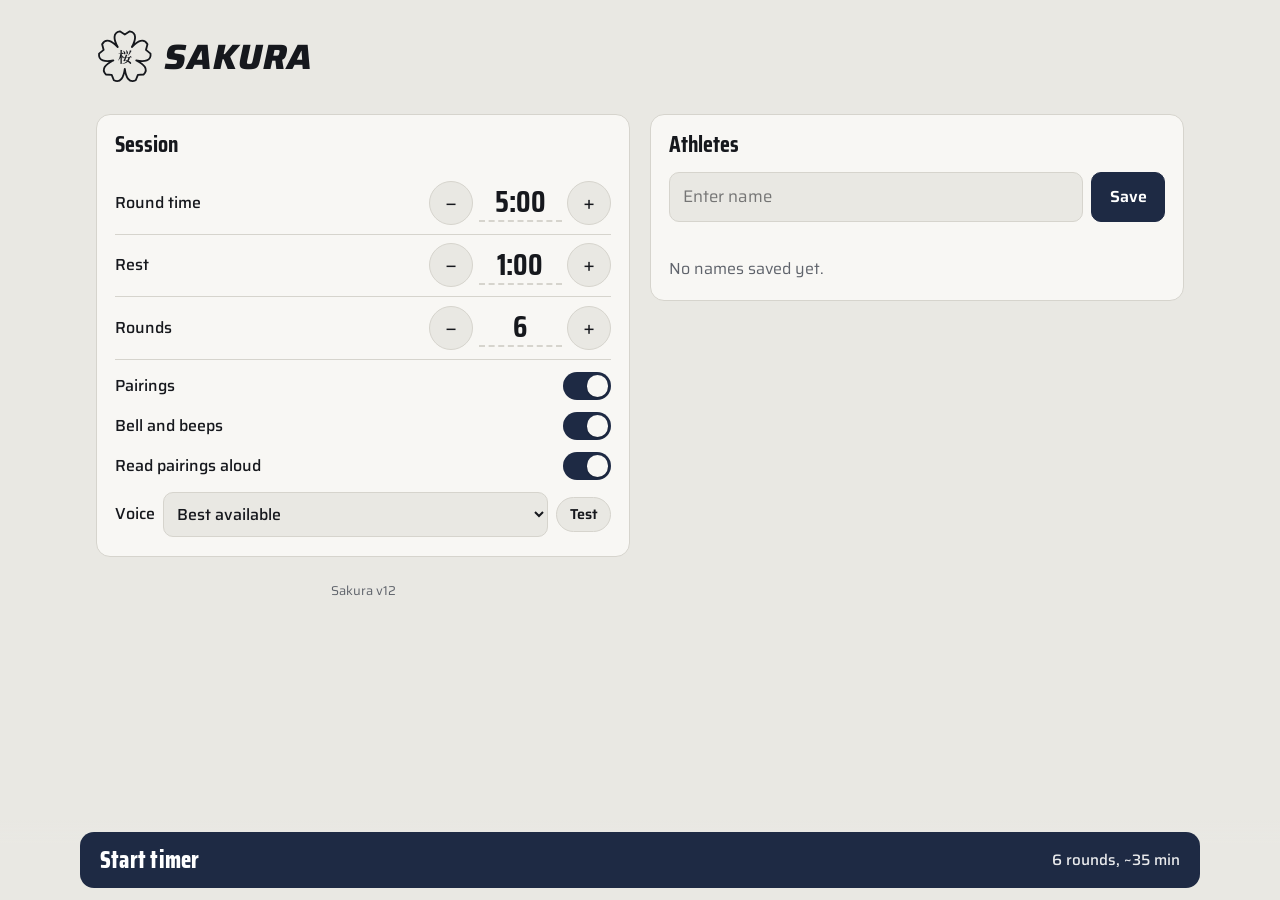
==== commit 743738e9: "Add files via upload" ====
--- a/index.html
+++ b/index.html
@@ -188,6 +188,19 @@
 .tmain{min-width:11rem;height:3.6rem;border-radius:999px;border:0;background:var(--fg);color:var(--bgc);font-family:var(--cond);font-weight:800;font-size:1.45rem;letter-spacing:.02em;padding:0 1.6rem}
 .progress{height:6px;border-radius:999px;background:var(--chip);margin-top:1rem;overflow:hidden}
 .progress i{display:block;height:100%;width:0;background:var(--fg);opacity:.75}
+/* Reservierter Platz für spätere Werbung (Standardbanner 320×50 / 728×90). Bleibt leer, bis Werbung eingebaut wird. */
+.adslot{flex:none;height:50px;margin-top:.7rem;border-radius:10px;overflow:hidden}
+@media (min-width:600px) and (min-height:600px){.adslot{height:90px;max-width:728px;width:100%;margin-left:auto;margin-right:auto}}
+/* Großmodus (Tablet, Pause): Karten enger, damit mehr Platz für die Schrift bleibt */
+#timer.big .tpin{gap:.18em}
+#timer.big .tpair{padding:.12em .45em;border-radius:14px}
+#timer.big .tpair .vs{font-size:.38em}
+#timer.big .tsub{margin-bottom:.3rem}
+/* Stapelmodus: Name über Name statt nebeneinander – bei wenigen Paaren ist die Breite sonst der Engpass */
+#timer.stack .tpin{grid-template-columns:repeat(auto-fit,minmax(min(var(--scol,99em),100%),1fr));line-height:1}
+#timer.stack .tpair{grid-template-columns:1fr;text-align:center;gap:0;padding:.04em .3em .08em;line-height:.98}
+#timer.stack .tpair span,#timer.stack .tpair span:last-child{text-align:center}
+#timer.stack .tpair .vs{font-size:.22em;line-height:1.1}
 #flash{position:fixed;inset:0;background:#fff;opacity:0;pointer-events:none;z-index:10}
 #flash.go1{animation:flash .7s ease-out 1}
 #flash.go2{animation:flash .55s ease-out 2}
@@ -281,6 +294,7 @@
     <button class="ibtn" id="tNext" aria-label="Next phase"><svg viewBox="0 0 24 24" fill="currentColor"><path d="M16 5h2v14h-2zM4 5v14l11-7z"/></svg></button>
   </div>
   <div class="progress" aria-hidden="true"><i id="tProg"></i></div>
+  <div class="adslot" id="adSlot" aria-hidden="true"></div>
 </div>
 
 <script>
@@ -299,7 +313,7 @@
 let people=[];   // nur die Anwesenden – daraus entstehen die Paarungen
 const syncPeople=()=>{people=roster.filter(r=>r.here).map(r=>r.n)};
 const KEY='sakura-v1';   // Speicher-Schlüssel, bleibt gleich (sonst gingen Namen verloren)
-const APP_VERSION='v10';  // sichtbare Versionsnummer, gleich wie in sw.js
+const APP_VERSION='v12';  // sichtbare Versionsnummer, gleich wie in sw.js
 const coll=new Intl.Collator('en',{sensitivity:'base'});
 let view='setup';
 function save(){try{localStorage.setItem(KEY,JSON.stringify({...cfg,roster}))}catch(e){}}
@@ -758,8 +772,44 @@
 // Pause/Countdown: Namen so groß wie möglich, die Uhr wird nur so weit kleiner wie nötig.
 // Runde: Uhr bleibt groß. Nur wenn es gar nicht anders passt, eine Stufe kleiner.
 const FIT_REST=[0,1,2,3].flatMap(p=>[0,1,2,3].map(c=>[c,p])),FIT_ROUND=[[0,0],[0,1],[0,2],[0,3],[1,3]];
+/* Tablet, Pause/Countdown: Paarungen zusätzlich VERGRÖSSERN, solange alles passt.
+   Je weniger Leute, desto größer. Auf dem Handy bleibt es wie bisher.
+   Warum nur Tablet: Auf dem Handy ist die Breite der Engpass, größere Namen würden umbrechen. */
+const GROW=[9,8,7.2,6.5,5.8,5.4,5.1,4.8,4.5,4.3,3.9,3.5,3.1,2.8,2.4,2.1,1.8,1.55,1.35,1.15];
+const isTablet=()=>Math.min(innerWidth,innerHeight)>=600;
+function fitsNow(){
+  if(el.tPairs.scrollHeight>el.tPairs.clientHeight+1)return false;
+  // kein Name darf in eine zweite Zeile umbrechen
+  for(const sp of el.tPairs.querySelectorAll('.tpair>span:not(.tag):not(.vs)')){
+    const fs=parseFloat(getComputedStyle(sp).fontSize);if(sp.getBoundingClientRect().height>fs*1.45)return false}
+  return true;
+}
+function bestGrow(){
+  for(const g of GROW)for(const c of (el.timer.classList.contains('stack')?[0,1,2,3]:[0,1,2,3])){
+    el.timer.dataset.c=c;el.timer.dataset.p=0;el.timer.style.setProperty('--pf',g);
+    if(fitsNow())return {g,c};
+  }
+  return null;
+}
 function fit(){
-  const ph=T.phases[T.i];
+  const ph=T.phases[T.i],t=el.timer;
+  t.style.removeProperty('--pf');t.style.removeProperty('--scol');t.classList.remove('big','stack');
+  if(!T.done&&ph&&ph.type!=='round'&&!T.solo&&isTablet()&&el.tPairs.querySelector('.tpair')){
+    t.classList.add('big');
+    // Drei Anordnungen probieren: nebeneinander (gewohnt), gestapelt in einer Spalte, gestapelt mehrspaltig.
+    const modes=[{stack:false},{stack:true,scol:'99em'},{stack:true,scol:'3.2em'}];
+    let win=null;
+    for(const m of modes){
+      t.classList.toggle('stack',m.stack);if(m.scol)t.style.setProperty('--scol',m.scol);else t.style.removeProperty('--scol');
+      const r=bestGrow();if(!r)continue;
+      // Gestapelt nur, wenn es deutlich größer wird – sonst bleibt das gewohnte Bild
+      const score=m.stack?r.g/1.1:r.g;
+      if(!win||score>win.score)win={...r,...m,score};
+    }
+    if(win){t.classList.toggle('stack',win.stack);if(win.scol)t.style.setProperty('--scol',win.scol);else t.style.removeProperty('--scol');
+      t.dataset.c=win.c;t.dataset.p=0;t.style.setProperty('--pf',win.g);return}
+    t.style.removeProperty('--pf');t.style.removeProperty('--scol');t.classList.remove('big','stack');
+  }
   const steps=(T.done||!ph)?[[0,0]]:(ph.type==='round'?FIT_ROUND:FIT_REST);
   for(const [c,p] of steps){
     el.timer.dataset.c=c;el.timer.dataset.p=p;
@@ -777,7 +827,7 @@
   const final=ph&&ph.type==='round'&&T.remaining<=10000&&ph.dur>15000;
   el.timer.className='on '+(T.done?'done':final?'final':ph.type);
   el.tPrev.disabled=T.i===0||T.done;el.tNext.disabled=T.done;
-  if(T.done){el.tPhase.innerHTML='<span class="jp">それまで</span>Session complete';el.tClock.textContent='0:00';el.tSub.textContent='Good rolls.';el.tPairs.innerHTML='';el.tToggle.textContent='Restart';el.tProg.style.width='100%';el.timer.dataset.c=0;el.timer.dataset.p=0;return}
+  if(T.done){el.tPhase.innerHTML='<span class="jp">それまで</span>Session complete';el.tClock.textContent='0:00';el.tSub.textContent='Good rolls.';el.tPairs.innerHTML='';el.tToggle.textContent='Restart';el.tProg.style.width='100%';el.timer.dataset.c=0;el.timer.dataset.p=0;el.timer.style.removeProperty('--pf');return}
   const stop=T.running?'':' <small>paused</small>';
   if(ph.type==='prep'){el.tPhase.innerHTML='<span class="jp">礼</span>Get ready'+stop;el.tSub.textContent=`Up next: round 1 of ${total}`;el.tPairs.innerHTML=pairsHTML(0)}
   else if(ph.type==='round'){el.tPhase.innerHTML=`<span class="jp">始め</span>Round ${ph.r+1} <small>of ${total}</small>`+stop;el.tSub.textContent='';el.tPairs.innerHTML=pairsHTML(ph.r,true)}
